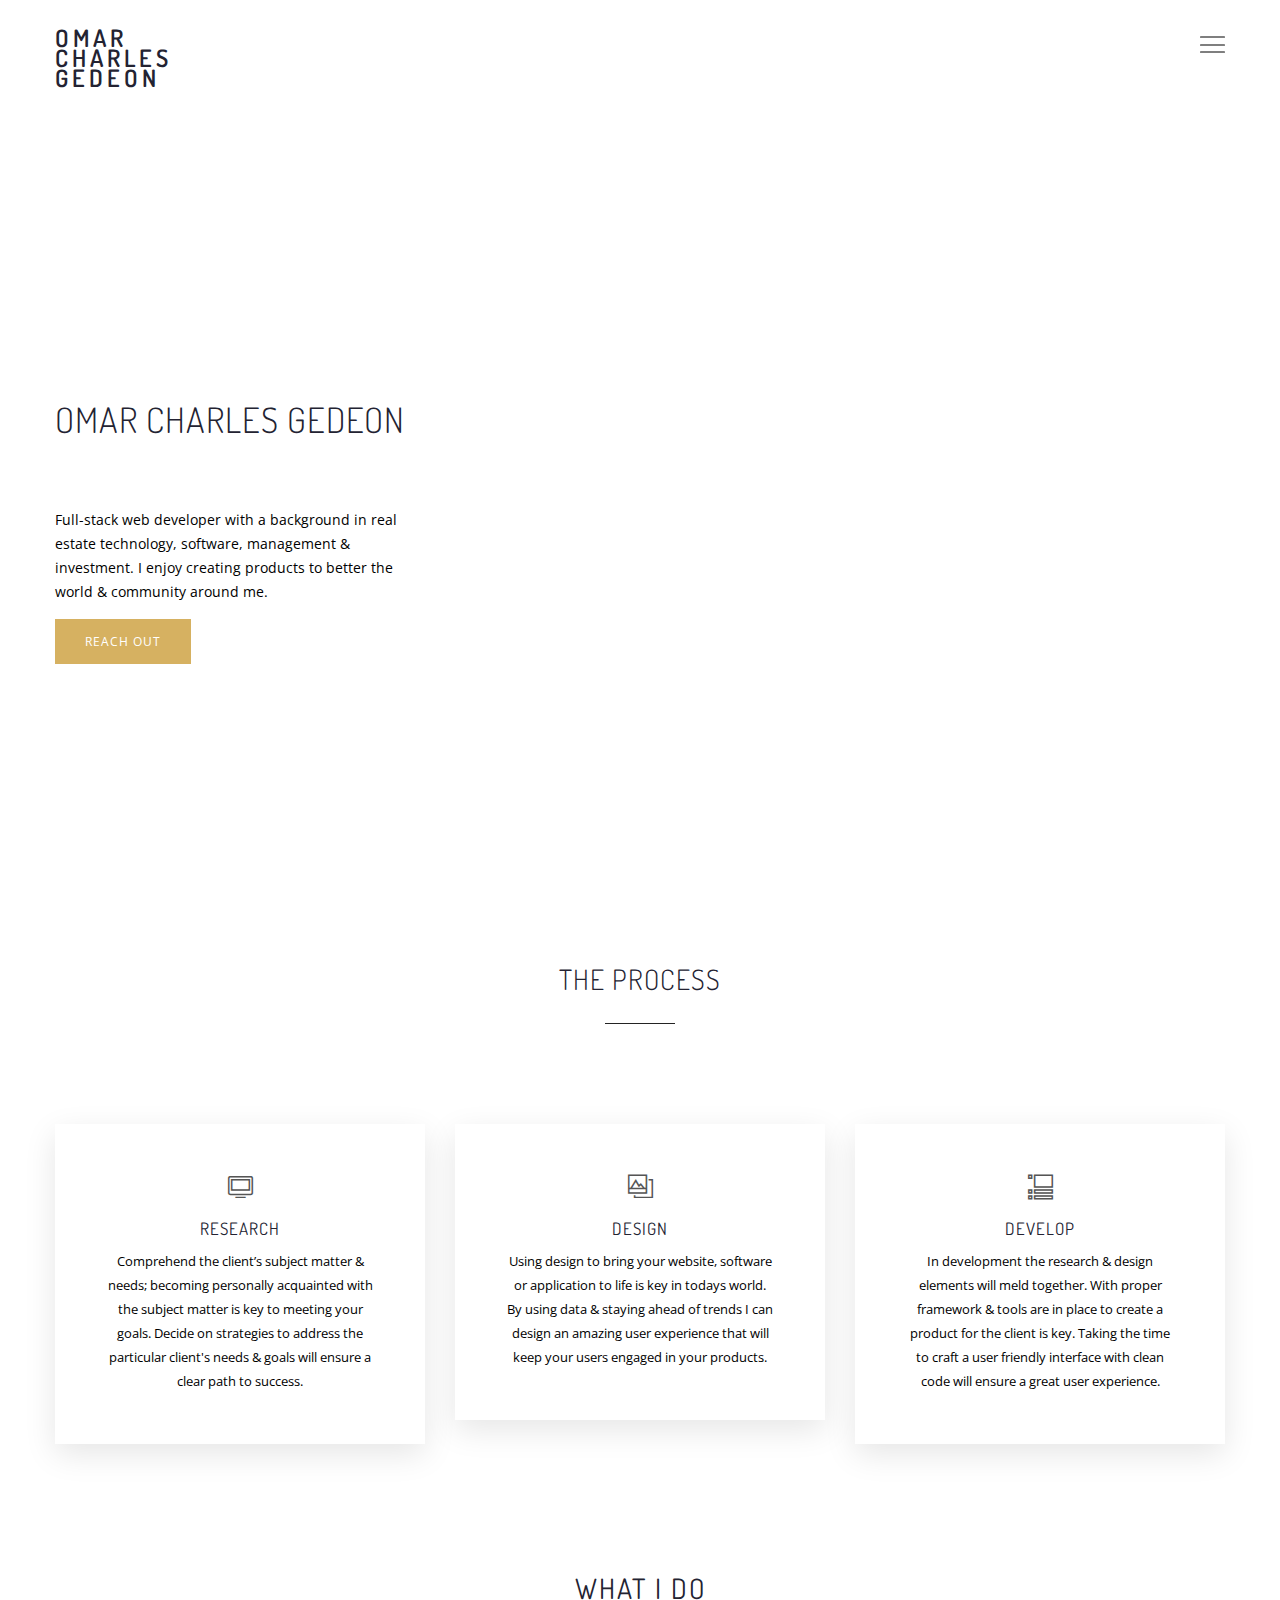
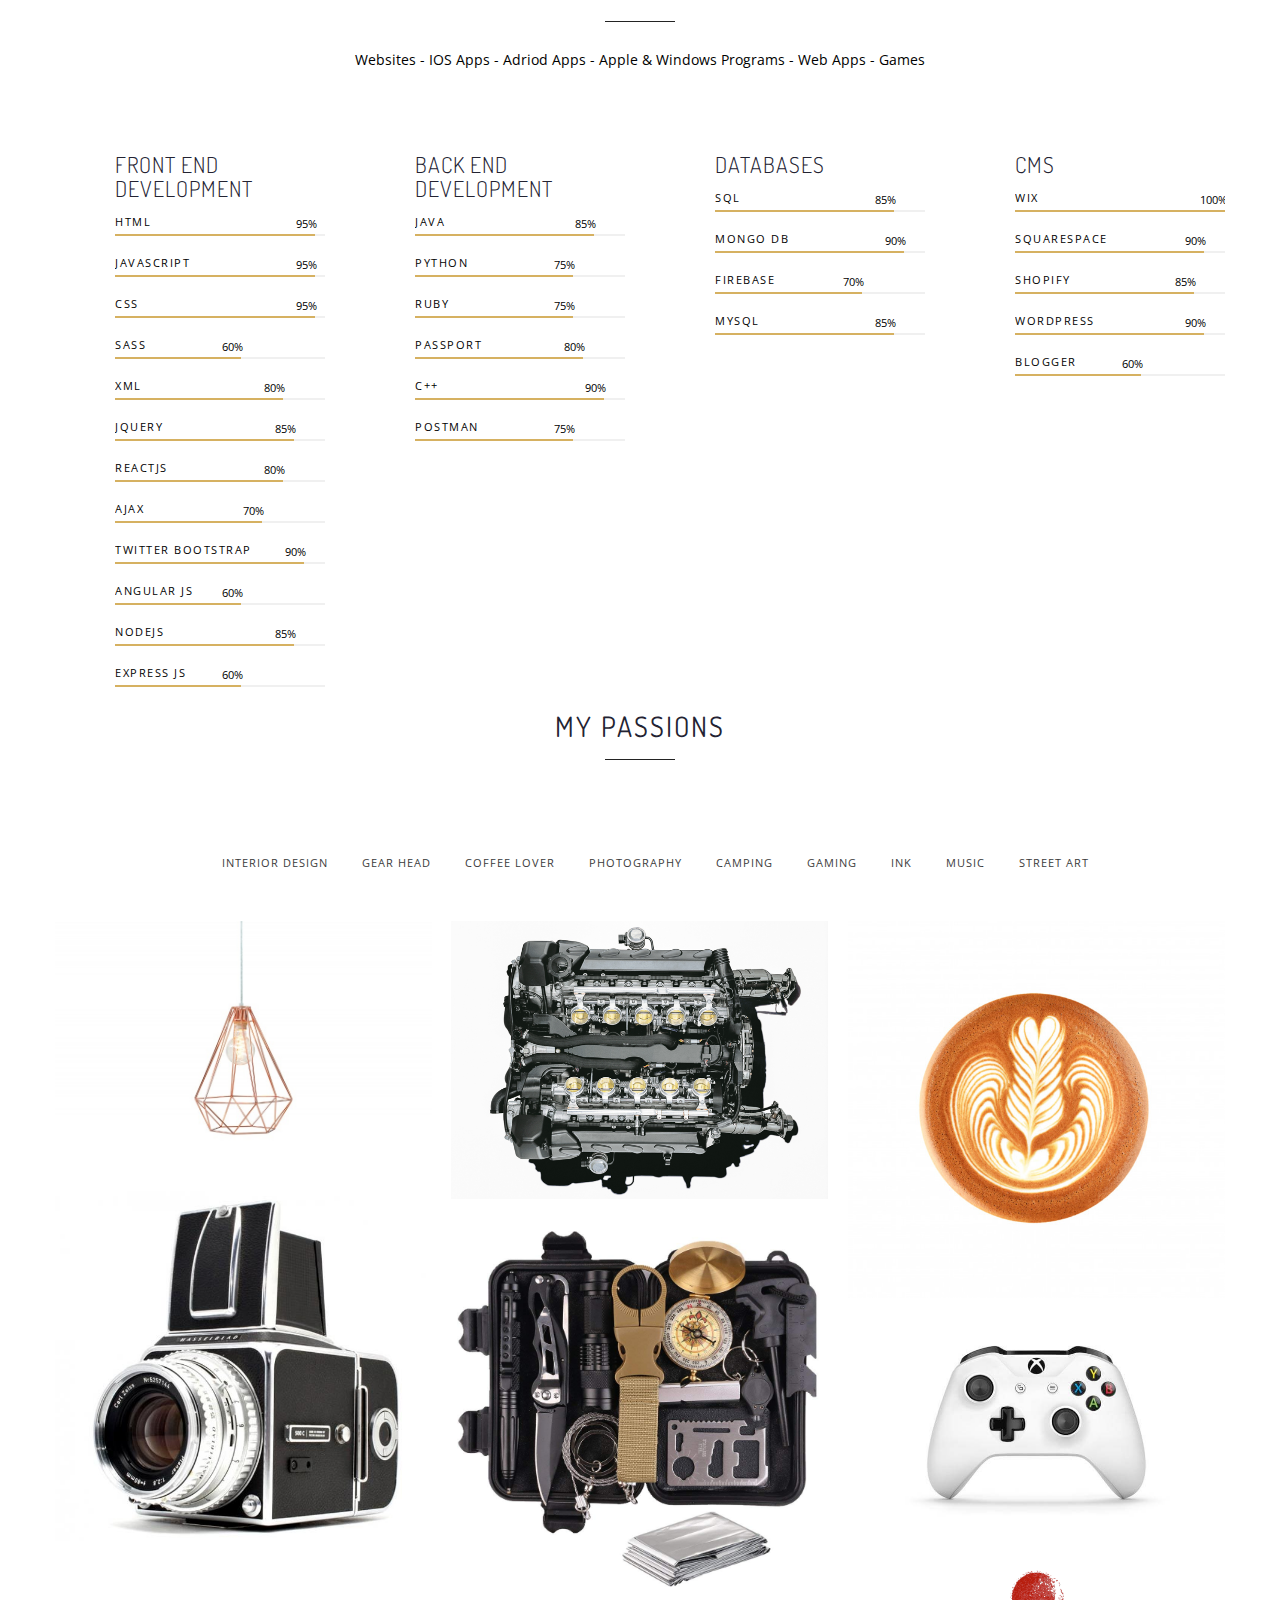
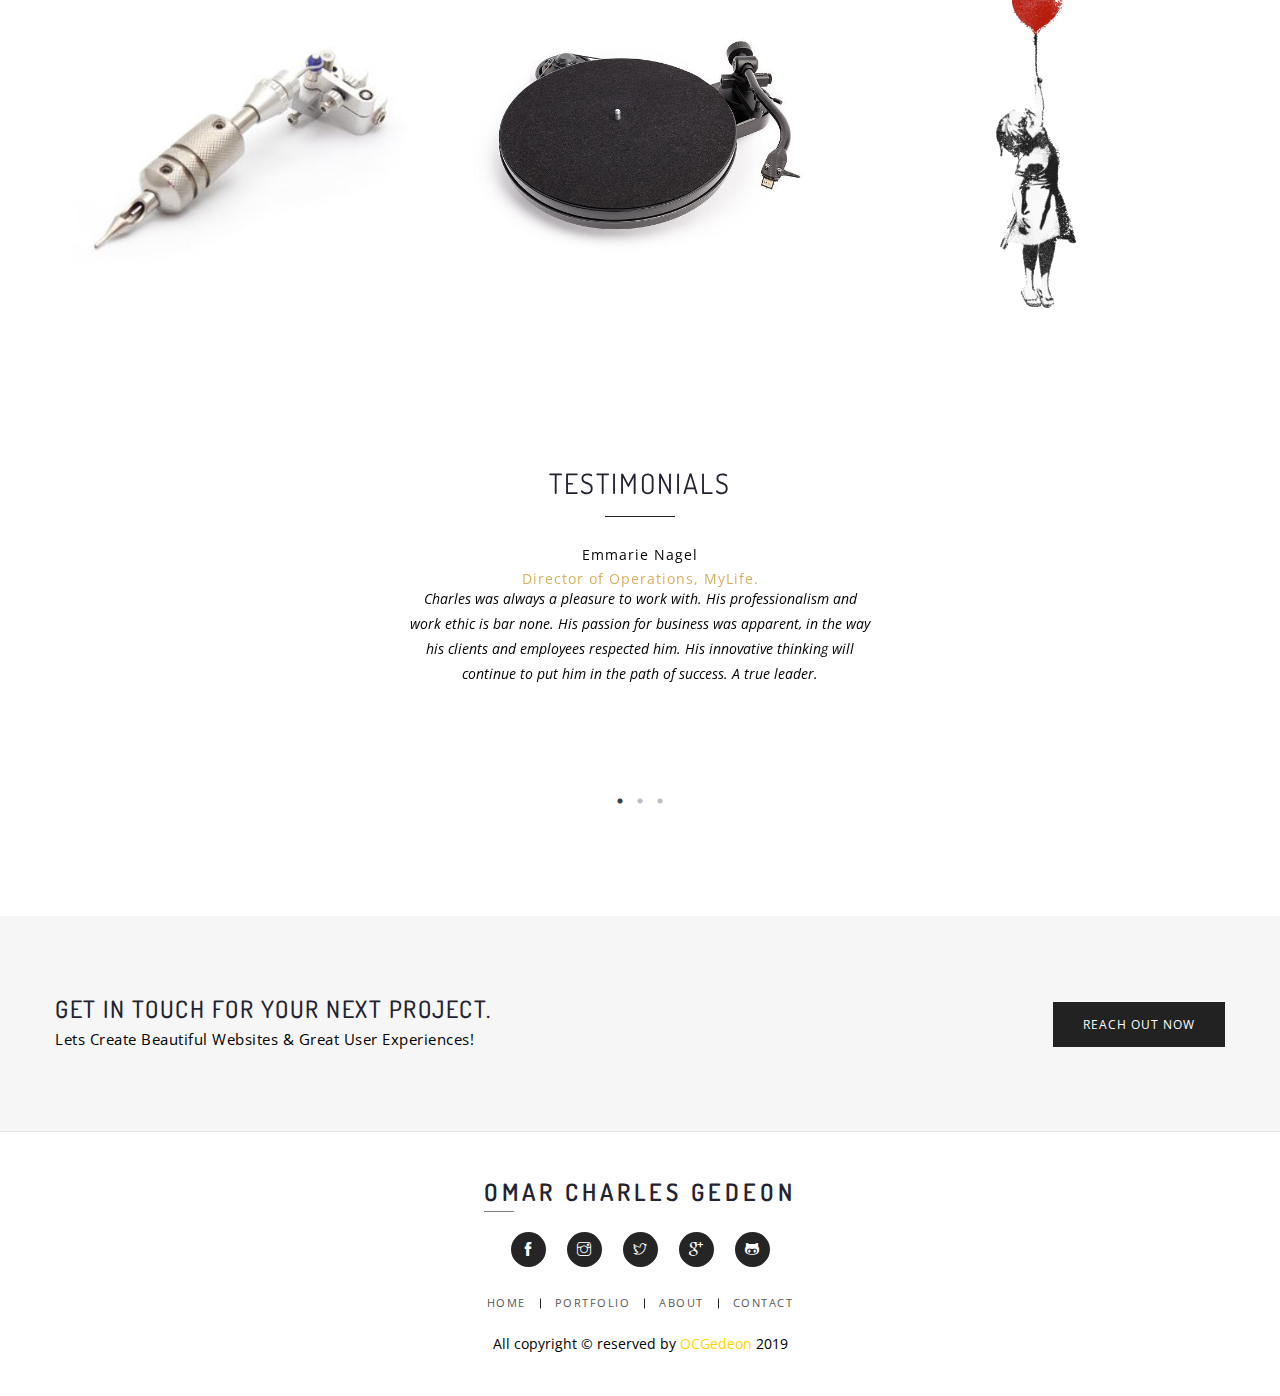
==== about-me.html @ 4aa1406a "updating content" ====
<!doctype html>
<html class="no-js" lang="zxx">

<head>
    <meta charset="utf-8">
    <meta name="viewport" content="width=device-width, initial-scale=1">
    <title>OCGedeon | About Me</title>
    <meta name="description" content="">
    <meta name="viewport" content="width=device-width, initial-scale=1">
    <link rel="apple-touch-icon" href="apple-touch-icon.png">
    <!-- Place favicon.ico in the root directory -->
    <link rel="icon" href="img/icons/favicon.png">
    <!-- All CSS Files -->
    <link rel="stylesheet" href="css/bootstrap.min.css">
    <link rel="stylesheet" href="css/themify-icons.css">
    <link rel="stylesheet" href="css/elements.css">
    <link rel="stylesheet" href="style.css">
    <link rel="stylesheet" href="css/responsive.css">
    <!-- User style -->
    <link rel="stylesheet" href="css/custom.css">
    <script src="js/vendor/modernizr-2.8.3.min.js"></script>
</head>

<body>
    <!--[if lt IE 8]>
            <p class="browserupgrade">You are using an <strong>outdated</strong> browser. Please <a href="http://browsehappy.com/">upgrade your browser</a> to improve your experience.</p>
        <![endif]-->
    <!-- Start main wrapper -->
    <div class="wrapper">
        <!-- Header area start -->
        <header class="header-area header-style-one">
            <div class="header-middle-area">
                <div class="container">
                    <div class="row">
                        <div class="col-md-2  col-sm-2 col-xs-6">
                            <div class="logo">
                                <h3><a href="index.html">Omar Charles Gedeon</a></h3>
                            </div>
                        </div>
                        <div class="col-md-10 col-sm-10 hidden-xs hidden-sm">
                            <div class="menu-area clearfix">
                                <button class="hamburger hamburger--collapse" type="button">
                                    <span class="hamburger-box">
                                        <span class="hamburger-inner"></span>
                                    </span>
                                </button>
                                <nav class="menu-style-two">
                                    <ul class="main-menu clearfix">
                                        <li><a href="index.html">Home</a>

                                        </li>
                                        <li><a href="portfolio.html">Portfolio<span></a>

                                        </li>
                                        <li><a href="about-me.html">About</a></li>
                                        <li><a href="contact.html">Contact</a></li>


                                    </ul>
                                </nav>
                            </div>
                        </div>
                        <div class="clearfix"></div>
                        <!-- START OF MOBILE MENU AREA -->
                        <div class="mobile-menu-area clearfix hidden-md hidden-lg">
                            <nav class="mobile-menu">
                                <ul>
                                    <li><a href="index.html">Home</a>

                                    </li>
                                    <li><a href="portfolio.html">Portfolio<span></a>

                                    </li>
                                    <li><a href="about-me.html">About</a></li>
                                    <li><a href="contact.html">Contact</a></li>
                                </ul>
                            </nav>
                        </div>
                        <!-- END OF MOBILE MENU AREA -->
                    </div>
                </div>
            </div>
        </header>
        <div class="intelligent-header-space"></div>
        <!-- Header area End -->
        <!-- Main content start -->
        <div class="content">
            <!-- Text row start -->
            <div class="erika-standard-row white-bg about-me-row">
                <div class="container">
                    <div class="row">
                        <div class="col-md-4">
                            
                            
                            <div class="about-text-content">
                                <h2>Omar Charles Gedeon</h2>
                                <p>full stack developer</p>
                            </div>
                            <p>Full-stack web developer with a background in real estate technology, software,
                                    management & investment. I enjoy creating products to better the world & community
                                    around me.</p>
                                    <a href="contact.html" class="button active-btn">Reach Out</a>
                        </div>
                    </div>
                </div>

            </div>
            <!-- Text row end -->
            <!-- Service Section Start -->
            <div class="erika-standard-row service-area service-style-2 white-bg">
                <div class="container">
                    <div class="row">
                        <div class="col-xs-12">
                            <div class="area-heading area-heading-style-two text-center">
                                <h3>The Process</h3>
                                <h2 class="area-title"></h2>

                            </div>
                        </div>
                    </div>
                    <div class="row">

                        <div class="col-md-4 col-sm-6">
                            <div class="single-service">
                                <div class="service-header">
                                    <i class="ti-desktop"></i>
                                    <h3>Research</h3>
                                </div>
                                <p>Comprehend the client’s subject matter & needs; becoming personally acquainted with
                                    the subject matter is key to meeting your goals. Decide on strategies to address
                                    the particular client's needs & goals will ensure a clear path to success.
                                </p>
                            </div>
                        </div>
                        <div class="col-md-4 col-sm-6">
                            <div class="single-service">
                                <div class="service-header">
                                    <i class="ti-gallery"></i>
                                    <h3>Design</h3>
                                </div>
                                <p>Using design to bring your website, software or application to life is key in todays
                                    world. By using data & staying ahead of trends I can design an amazing user
                                    experience that will keep your users engaged in your products. </p>
                            </div>
                        </div>
                        <div class="col-md-4 col-sm-6">
                            <div class="single-service">
                                <div class="service-header">
                                    <i class="ti-layout-accordion-list"></i>
                                    <h3>Develop</h3>
                                </div>
                                <p>In development the research & design elements will meld together. With proper
                                    framework & tools are in place to create a product for the client is key. Taking
                                    the time to craft a user friendly interface with clean code will ensure a great
                                    user experience.</p>
                            </div>
                        </div>
                    </div>
                </div>

            </div>
            <!-- Service Section End -->


            <!-- Skill area -->
            <!-- Front End -->
            <div class="row">
                <div class="col-xs-12">
                    <div class="area-heading area-heading-style-two text-center">
                        <h2 class="area-title">What I do</h2>
                        <p>Websites - IOS Apps - Adriod Apps - Apple & Windows Programs - Web Apps - Games</p>
                    </div>
                </div>
            </div>
            <div class="skill-row white-bg">
                <div class="container">
                    <div class="row">
                        <!-- <div class="col-md-5 hidden-sm">
                            <div class="block-image">
                                <img src="img/bg/6.jpg" alt="">
                            </div>
                        </div> -->
                        <div class="col-md-3">
                            <div class="skill-content">
                                <div class="skill-content-5">
                                    <div class="area-heading title-bottom-line-one">

                                        <h4>Front End Development</h4>
                                    </div>
                                    <div class="progress-bar-area">
                                        <div class="single-experience">
                                            <p>HTML</p>
                                            <div class="progress">
                                                <div class="progress-bar" role="progressbar" aria-valuenow="90"
                                                    aria-valuemin="0" aria-valuemax="100" style="width: 95%">
                                                    <span>95%</span>
                                                </div>
                                            </div>
                                        </div>
                                        <div class="single-experience">
                                            <p>Javascript</p>
                                            <div class="progress">
                                                <div class="progress-bar" role="progressbar" aria-valuenow="80"
                                                    aria-valuemin="0" aria-valuemax="100" style="width: 95%">
                                                    <span>95%</span>
                                                </div>
                                            </div>
                                        </div>
                                        <div class="single-experience">
                                            <p>CSS</p>
                                            <div class="progress">
                                                <div class="progress-bar" role="progressbar" aria-valuenow="85"
                                                    aria-valuemin="0" aria-valuemax="100" style="width: 95%">
                                                    <span>95%</span>
                                                </div>
                                            </div>
                                        </div>
                                        <div class="single-experience">
                                            <p>Sass</p>
                                            <div class="progress">
                                                <div class="progress-bar" role="progressbar" aria-valuenow="85"
                                                    aria-valuemin="0" aria-valuemax="100" style="width: 60%">
                                                    <span>60%</span>
                                                </div>
                                            </div>
                                        </div>
                                        <div class="single-experience">
                                            <p>XML</p>
                                            <div class="progress">
                                                <div class="progress-bar" role="progressbar" aria-valuenow="92"
                                                    aria-valuemin="0" aria-valuemax="100" style="width: 80%">
                                                    <span>80%</span>
                                                </div>
                                            </div>
                                        </div>
                                        <div class="single-experience">
                                            <p>jQuery</p>
                                            <div class="progress">
                                                <div class="progress-bar" role="progressbar" aria-valuenow="90"
                                                    aria-valuemin="0" aria-valuemax="100" style="width: 85%">
                                                    <span>85%</span>
                                                </div>
                                            </div>
                                        </div>
                                        <div class="single-experience">
                                            <p>ReactJs</p>
                                            <div class="progress">
                                                <div class="progress-bar" role="progressbar" aria-valuenow="90"
                                                    aria-valuemin="0" aria-valuemax="100" style="width: 80%">
                                                    <span>80%</span>
                                                </div>
                                            </div>
                                        </div>
                                        <div class="single-experience">
                                            <p>Ajax</p>
                                            <div class="progress">
                                                <div class="progress-bar" role="progressbar" aria-valuenow="90"
                                                    aria-valuemin="0" aria-valuemax="100" style="width: 70%">
                                                    <span>70%</span>
                                                </div>
                                            </div>
                                        </div>
                                        <div class="single-experience">
                                            <p>Twitter Bootstrap</p>
                                            <div class="progress">
                                                <div class="progress-bar" role="progressbar" aria-valuenow="90"
                                                    aria-valuemin="0" aria-valuemax="100" style="width: 90%">
                                                    <span>90%</span>
                                                </div>
                                            </div>
                                        </div>
                                        <div class="single-experience">
                                            <p>Angular JS</p>
                                            <div class="progress">
                                                <div class="progress-bar" role="progressbar" aria-valuenow="90"
                                                    aria-valuemin="0" aria-valuemax="100" style="width: 60%">
                                                    <span>60%</span>
                                                </div>
                                            </div>
                                        </div>
                                        <div class="single-experience">
                                            <p>NodeJs</p>
                                            <div class="progress">
                                                <div class="progress-bar" role="progressbar" aria-valuenow="85"
                                                    aria-valuemin="0" aria-valuemax="100" style="width: 85%">
                                                    <span>85%</span>
                                                </div>
                                            </div>
                                        </div>
                                        <div class="single-experience">
                                            <p>Express Js</p>
                                            <div class="progress">
                                                <div class="progress-bar" role="progressbar" aria-valuenow="90"
                                                    aria-valuemin="0" aria-valuemax="100" style="width: 60%">
                                                    <span>60%</span>
                                                </div>
                                            </div>
                                        </div>
                                    </div>
                                </div>
                            </div>

                        </div>
                        <!-- Back End -->
                        <div class="col-md-3">
                            <div class="skill-content">
                                <div class="skill-content-5">
                                    <div class="area-heading title-bottom-line-one">
                                        <h4>Back End Development</h4>
                                    </div>
                                    <div class="progress-bar-area">
                                        <div class="single-experience">
                                            <p>Java</p>
                                            <div class="progress">
                                                <div class="progress-bar" role="progressbar" aria-valuenow="90"
                                                    aria-valuemin="0" aria-valuemax="100" style="width: 85%">
                                                    <span>85%</span>
                                                </div>
                                            </div>
                                        </div>
                                        <div class="single-experience">
                                            <p>Python</p>
                                            <div class="progress">
                                                <div class="progress-bar" role="progressbar" aria-valuenow="92"
                                                    aria-valuemin="0" aria-valuemax="100" style="width: 75%">
                                                    <span>75%</span>
                                                </div>
                                            </div>
                                        </div>
                                        <div class="single-experience">
                                            <p>Ruby</p>
                                            <div class="progress">
                                                <div class="progress-bar" role="progressbar" aria-valuenow="92"
                                                    aria-valuemin="0" aria-valuemax="100" style="width: 75%">
                                                    <span>75%</span>
                                                </div>
                                            </div>
                                        </div>
                                        <div class="single-experience">
                                            <p>Passport</p>
                                            <div class="progress">
                                                <div class="progress-bar" role="progressbar" aria-valuenow="90"
                                                    aria-valuemin="0" aria-valuemax="100" style="width: 80%">
                                                    <span>80%</span>
                                                </div>
                                            </div>
                                        </div>
                                        <div class="single-experience">
                                            <p>C++</p>
                                            <div class="progress">
                                                <div class="progress-bar" role="progressbar" aria-valuenow="90"
                                                    aria-valuemin="0" aria-valuemax="100" style="width: 90%">
                                                    <span>90%</span>
                                                </div>
                                            </div>
                                        </div>
                                        <div class="single-experience">
                                            <p>Postman</p>
                                            <div class="progress">
                                                <div class="progress-bar" role="progressbar" aria-valuenow="90"
                                                    aria-valuemin="0" aria-valuemax="100" style="width: 75%">
                                                    <span>75%</span>
                                                </div>
                                            </div>
                                        </div>

                                    </div>
                                </div>
                            </div>
                        </div>
                        <!-- DataBases -->
                        <div class="col-md-3">
                            <div class="skill-content">
                                <div class="skill-content-5">
                                    <div class="area-heading title-bottom-line-one">
                                        <h4>DataBases</h4>
                                    </div>
                                    <div class="single-experience">
                                        <p>SQL</p>
                                        <div class="progress">
                                            <div class="progress-bar" role="progressbar" aria-valuenow="92"
                                                aria-valuemin="0" aria-valuemax="100" style="width: 85%">
                                                <span>85%</span>
                                            </div>
                                        </div>
                                        <div class="single-experience">
                                            <p>Mongo DB</p>
                                            <div class="progress">
                                                <div class="progress-bar" role="progressbar" aria-valuenow="90"
                                                    aria-valuemin="0" aria-valuemax="100" style="width: 90%">
                                                    <span>90%</span>
                                                </div>
                                            </div>
                                        </div>
                                        <div class="single-experience">
                                            <p>Firebase</p>
                                            <div class="progress">
                                                <div class="progress-bar" role="progressbar" aria-valuenow="90"
                                                    aria-valuemin="0" aria-valuemax="100" style="width: 70%">
                                                    <span>70%</span>
                                                </div>
                                            </div>
                                        </div>
                                        <div class="single-experience">
                                            <p>MySQL</p>
                                            <div class="progress">
                                                <div class="progress-bar" role="progressbar" aria-valuenow="92"
                                                    aria-valuemin="0" aria-valuemax="100" style="width: 85%">
                                                    <span>85%</span>
                                                </div>
                                            </div>
                                        </div>
                                    </div>
                                </div>
                            </div>
                        </div>
                        <!-- Content Systems -->
                        <div class="col-md-3">
                            <div class="skill-content">
                                <div class="skill-content-5">
                                    <div class="area-heading title-bottom-line-one">
                                        <h4>CMS</h4>
                                    </div>
                                    <div class="progress-bar-area">
                                        <div class="single-experience">
                                            <p>Wix</p>
                                            <div class="progress">
                                                <div class="progress-bar" role="progressbar" aria-valuenow="90"
                                                    aria-valuemin="0" aria-valuemax="100" style="width: 100%">
                                                    <span>100%</span>
                                                </div>
                                            </div>
                                        </div>
                                        <div class="single-experience">
                                            <p>Squarespace</p>
                                            <div class="progress">
                                                <div class="progress-bar" role="progressbar" aria-valuenow="80"
                                                    aria-valuemin="0" aria-valuemax="100" style="width: 90%">
                                                    <span>90%</span>
                                                </div>
                                            </div>
                                        </div>
                                        <div class="single-experience">
                                            <p>Shopify</p>
                                            <div class="progress">
                                                <div class="progress-bar" role="progressbar" aria-valuenow="85"
                                                    aria-valuemin="0" aria-valuemax="100" style="width: 85%">
                                                    <span>85%</span>
                                                </div>
                                            </div>
                                        </div>
                                        <div class="single-experience">
                                            <p>WordPress</p>
                                            <div class="progress">
                                                <div class="progress-bar" role="progressbar" aria-valuenow="92"
                                                    aria-valuemin="0" aria-valuemax="100" style="width: 90%">
                                                    <span>90%</span>
                                                </div>
                                            </div>
                                        </div>
                                        <div class="single-experience">
                                            <p>Blogger</p>
                                            <div class="progress">
                                                <div class="progress-bar" role="progressbar" aria-valuenow="90"
                                                    aria-valuemin="0" aria-valuemax="100" style="width: 60%">
                                                    <span>60%</span>
                                                </div>
                                            </div>
                                        </div>
                                    </div>
                                </div>
                            </div>
                        </div>
                    </div>
                </div>
            </div>
        </div>
        <div class="row">
            <div class="col-xs-12">
                <div class="area-heading area-heading-style-two text-center">
                    <h2 class="area-title">My Passions</h2>
                    <!-- <p>Interior Design - Gear Head - Lover Of Coffee - Photography - Gaming - Camping</p> -->
                </div>
            </div>
            <div class="container">
                <div class="portfolio-content">
                    <div class="portfolio-filter-wrap text-center">
                        <ul class="portfolio-filter hover-style-one">
                            <li class="active"><a href="#" data-filter="*"></a></li>
                            <li><a href="#" data-filter="*">Interior Design</a></li>
                            <li><a href="#" data-filter="*">Gear Head</a></li>
                            <li><a href="#" data-filter="*">Coffee Lover</a></li>
                            <li><a href="#" data-filter="*">Photography</a></li>
                            <li><a href="#" data-filter="*">Camping</a></li>
                            <li><a href="#" data-filter="*">Gaming</a></li>
                            <li><a href="#" data-filter="*">Ink</a></li>
                            <li><a href="#" data-filter="*">Music</a></li>
                            <li><a href="#" data-filter="*">Street Art</a></li>
                        </ul>
                    </div>
                    <div class="portfolio portfolio-gutter portfolio-container portfolio-masonry portfolio-column-count-3">
                        <div class="portfolio-item cat1">
                            <div class="portfolio-item-content">
                                <div class="item-thumbnail">
                                    <img src="img/interior.jpg" alt="">
                                </div>

                            </div>
                        </div>
                        <div class="portfolio-item cat2 ">
                            <div class="portfolio-item-content">
                                <div class="item-thumbnail">
                                    <img src="img/gearhead.jpg" alt="">
                                </div>

                            </div>
                        </div>

                        <div class="portfolio-item cat3">
                            <div class="portfolio-item-content">
                                <div class="item-thumbnail">
                                    <img src="img/coffee.jpg" alt="">
                                </div>

                            </div>
                        </div>
                        <div class="portfolio-item cat4">
                            <div class="portfolio-item-content">
                                <div class="item-thumbnail">
                                    <img src="img/camera.jpg" alt="">
                                </div>

                            </div>
                        </div>


                        <div class="portfolio-item cat6">
                            <div class="portfolio-item-content">
                                <div class="item-thumbnail">
                                    <img src="img/camping.jpg" alt="">
                                </div>

                            </div>
                        </div>
                        <div class="portfolio-item cat5">
                            <div class="portfolio-item-content">
                                <div class="item-thumbnail">
                                    <img src="img/gaming.jpg" alt="">
                                </div>

                            </div>
                        </div>
                        <div class="portfolio-item cat2 ">
                                <div class="portfolio-item-content">
                                    <div class="item-thumbnail">
                                        <img src="img/SArt.gif" alt="">
                                    </div>
    
                                </div>
                            </div>

                        <div class="portfolio-item cat2 ">
                            <div class="portfolio-item-content">
                                <div class="item-thumbnail">
                                    <img src="img/ink.jpg" alt="">
                                </div>

                            </div>
                        </div>
                       
                        <div class="portfolio-item cat6">
                            <div class="portfolio-item-content">
                                <div class="item-thumbnail">
                                    <img src="img/music.jpg" alt="">
                                </div>

                            </div>
                        </div>
                    </div>
                </div>
            </div>
        </div>
        <!-- Skill area end -->
        <!-- testimonial area start -->
        <div class="erika-standard-row testimonial bg-4 bg-opacity-white-90">
            <div class="container">
                <div class="row">
                    <div class="col-md-12">
                        <div class="testimonial-wrapper text-center testimonial-slider">
                            <!-- START SINGLE TESTIMONIAL -->

                            <div class="single-testimonial">
                                <blockquote>
                                    <div class="area-heading area-heading-style-two text-center">
                                        <h2 class="area-title">Testimonials</h2>
                                        <!-- <img src="img/test1.jpeg" alt="" class="client-image"> -->
                                        <p class="client-name">Emmarie Nagel <span class="position">Director
                                                of
                                                Operations, MyLife.</span></p>
                                        <p>Charles was always a pleasure to work with. His
                                            professionalism and work
                                            ethic is bar none. His passion for business was apparent,
                                            in the way
                                            his
                                            clients and employees respected him. His innovative
                                            thinking will
                                            continue
                                            to put him in the path of success. A true leader.</p>
                                </blockquote>
                            </div>
                            <!-- END SINGLE TESTIMONIAL -->
                            <!-- START SINGLE TESTIMONIAL -->
                            <div class="single-testimonial">
                                <blockquote>
                                    <!-- <img src="img/avatar/2.jpg" alt="" class="client-image"> -->
                                    <div class="area-heading area-heading-style-two text-center">
                                            <h2 class="area-title">Testimonials</h2>
                                    <p class="client-name">William Blakely <span class="position">Full Stack Developer,
                                            CallBox</span></p>
                                    <p>Charles & I collaborated on a text messaging application to integrate within our Callbox system. It was a pleasure to work with someone who has such strong work ethic and is dedicated to ensure goals & deadlines were met. His code was clean and his eye for design was spot on.
                                        </p>
                                </blockquote>
                            </div>
                            <!-- END SINGLE TESTIMONIAL -->
                            <!-- START SINGLE TESTIMONIAL -->
                            <div class="single-testimonial">
                                <blockquote>
                                    <!-- <img src="img/avatar/1.jpg" alt="" class="client-image"> -->
                                    <p class="client-name">Aisha Rasul <span class="position">Founder,
                                            Socistory.com.</span></p>
                                    <p>Charles delivers quality! He listens to your needs and offers boarder solutions and ideas. As a multi-business owner, he's experienced in thinking about product as well as from a customer perspective and he is keen on creating engaging designs.</p>
                                </blockquote>
                            </div>
                            <!-- END SINGLE TESTIMONIAL -->
                        </div>
                    </div>
                </div>
            </div>
        </div>
        <!-- testimonial area end -->
        <!-- erika call to action area start -->
        <div class="erika-standard-row call-to-action-area gray-bg">
            <div class="container">
                <div class="row">
                    <div class="col-md-9 col-sm-8">
                        <div class="call-to-text">
                            <h4>Get in touch for your next project.</h4>
                            <p>Lets Create Beautiful Websites & Great User Experiences!</p>
                        </div>
                    </div>
                    <div class="col-md-3 col-sm-4">
                        <div class="coll-to-btn">
                            <a class="button" href="contact.html">Reach Out Now</a>
                        </div>
                    </div>
                </div>
            </div>
        </div>
        <!-- erika call to action area End -->

        <!-- Brand Logo area start -->
        <!-- <div class="white-bg clients-log gray-bg">
                                <div class="container">
                                    <div class="row">
                                        <div class="col-md-12">
                                            <div class="client-logo-wrapper">
                                                <div class="single-brand-logo">
                                                    <img src="img/brand/1.png" alt="">
                                                </div>
                                                <div class="single-brand-logo">
                                                    <img src="img/brand/2.png" alt="">
                                                </div>
                                                <div class="single-brand-logo">
                                                    <img src="img/brand/5.png" alt="">
                                                </div>
                                                <div class="single-brand-logo">
                                                    <img src="img/brand/3.png" alt="">
                                                </div>
                                                <div class="single-brand-logo">
                                                    <img src="img/brand/4.png" alt="">
                                                </div>
                                                <div class="single-brand-logo">
                                                    <img src="img/brand/5.png" alt="">
                                                </div>
                                                <div class="single-brand-logo">
                                                    <img src="img/brand/6.png" alt="">
                                                </div>
                                            </div>
                                        </div>
                                    </div>
                                </div>
                            </div>
                        </div> -->
        <!-- Brand Logo area end -->
    </div>
    <!-- Main content end -->
    <!-- Footer area start -->
    <footer class="footer-area text-center">
        <div class="container">
            <div class="row">
                <div class="col-md-12">
                    <div class="footer-fun-text">
                        <h3 class="footer-logo"><a href="index.html">Omar Charles Gedeon</a></h3>
                    </div>
                    <div class="social-bookmark-wrapper">
                        <ul class="social-bookmark">
                            <li><a href="https://www.facebook.com/profile.php?id=614731258&ref=bookmarks"><i class="ti-facebook"></i></a></li>
                            <li><a href="https://www.instagram.com/omarkhalilgedeon/"><i class="ti-instagram"></i></a></li>
                            <li><a href="https://twitter.com/homehomehomeboy"><i class="ti-twitter"></i></a></li>
                            <li><a href="https://plus.google.com/u/0/102802198310552209927?tab=mX"><i class="ti-google"></i></a></li>
                            <li><a href="https://github.com/OCGedeon"><i class="ti-github"></i></a></li>
                        </ul>
                    </div>
                    <div class="footer-menu">
                        <ul class="footer-menu">
                            <li><a href="index.html">Home</a></li>
                            <li><a href="portfolio.html">Portfolio</a></li>
                            <li><a href="about-me.html">About</a></li>
                            <li><a href="contact.html">Contact</a></li>
                        </ul>
                    </div>
                    <div class="copy-right-info">
                        <p>All copyright &copy; reserved by <a href="#" target="_blank">OCGedeon</a>
                            2019</p>
                    </div>
                </div>
            </div>
        </div>
    </footer>
    <!-- Footer area end -->
    <!-- Footer area end -->
    </div>
    <!-- End main wrapper -->
    <!-- All JS Files -->
    <script src="js/vendor/jquery-1.12.4.min.js"></script>
    <script src="js/vendor/bootstrap.min.js"></script>
    <script src="js/plugins.js"></script>
    <script src="js/jquery.isotope.js"></script>
    <script src="js/main.js"></script>
</body>

</html>
---- css/themify-icons.css ----
@font-face {
	font-family: 'themify';
	src:url('../fonts/themify.eot?-fvbane');
	src:url('../fonts/themify.eot?#iefix-fvbane') format('embedded-opentype'),
		url('../fonts/themify.woff?-fvbane') format('woff'),
		url('../fonts/themify.ttf?-fvbane') format('truetype'),
		url('../fonts/themify.svg?-fvbane#themify') format('svg');
	font-weight: normal;
	font-style: normal;
}

[class^="ti-"], [class*=" ti-"] {
	font-family: 'themify';
	speak: none;
	font-style: normal;
	font-weight: normal;
	font-variant: normal;
	text-transform: none;
	line-height: 1;

	/* Better Font Rendering =========== */
	-webkit-font-smoothing: antialiased;
	-moz-osx-font-smoothing: grayscale;
}

.ti-wand:before {
	content: "\e600";
}
.ti-volume:before {
	content: "\e601";
}
.ti-user:before {
	content: "\e602";
}
.ti-unlock:before {
	content: "\e603";
}
.ti-unlink:before {
	content: "\e604";
}
.ti-trash:before {
	content: "\e605";
}
.ti-thought:before {
	content: "\e606";
}
.ti-target:before {
	content: "\e607";
}
.ti-tag:before {
	content: "\e608";
}
.ti-tablet:before {
	content: "\e609";
}
.ti-star:before {
	content: "\e60a";
}
.ti-spray:before {
	content: "\e60b";
}
.ti-signal:before {
	content: "\e60c";
}
.ti-shopping-cart:before {
	content: "\e60d";
}
.ti-shopping-cart-full:before {
	content: "\e60e";
}
.ti-settings:before {
	content: "\e60f";
}
.ti-search:before {
	content: "\e610";
}
.ti-zoom-in:before {
	content: "\e611";
}
.ti-zoom-out:before {
	content: "\e612";
}
.ti-cut:before {
	content: "\e613";
}
.ti-ruler:before {
	content: "\e614";
}
.ti-ruler-pencil:before {
	content: "\e615";
}
.ti-ruler-alt:before {
	content: "\e616";
}
.ti-bookmark:before {
	content: "\e617";
}
.ti-bookmark-alt:before {
	content: "\e618";
}
.ti-reload:before {
	content: "\e619";
}
.ti-plus:before {
	content: "\e61a";
}
.ti-pin:before {
	content: "\e61b";
}
.ti-pencil:before {
	content: "\e61c";
}
.ti-pencil-alt:before {
	content: "\e61d";
}
.ti-paint-roller:before {
	content: "\e61e";
}
.ti-paint-bucket:before {
	content: "\e61f";
}
.ti-na:before {
	content: "\e620";
}
.ti-mobile:before {
	content: "\e621";
}
.ti-minus:before {
	content: "\e622";
}
.ti-medall:before {
	content: "\e623";
}
.ti-medall-alt:before {
	content: "\e624";
}
.ti-marker:before {
	content: "\e625";
}
.ti-marker-alt:before {
	content: "\e626";
}
.ti-arrow-up:before {
	content: "\e627";
}
.ti-arrow-right:before {
	content: "\e628";
}
.ti-arrow-left:before {
	content: "\e629";
}
.ti-arrow-down:before {
	content: "\e62a";
}
.ti-lock:before {
	content: "\e62b";
}
.ti-location-arrow:before {
	content: "\e62c";
}
.ti-link:before {
	content: "\e62d";
}
.ti-layout:before {
	content: "\e62e";
}
.ti-layers:before {
	content: "\e62f";
}
.ti-layers-alt:before {
	content: "\e630";
}
.ti-key:before {
	content: "\e631";
}
.ti-import:before {
	content: "\e632";
}
.ti-image:before {
	content: "\e633";
}
.ti-heart:before {
	content: "\e634";
}
.ti-heart-broken:before {
	content: "\e635";
}
.ti-hand-stop:before {
	content: "\e636";
}
.ti-hand-open:before {
	content: "\e637";
}
.ti-hand-drag:before {
	content: "\e638";
}
.ti-folder:before {
	content: "\e639";
}
.ti-flag:before {
	content: "\e63a";
}
.ti-flag-alt:before {
	content: "\e63b";
}
.ti-flag-alt-2:before {
	content: "\e63c";
}
.ti-eye:before {
	content: "\e63d";
}
.ti-export:before {
	content: "\e63e";
}
.ti-exchange-vertical:before {
	content: "\e63f";
}
.ti-desktop:before {
	content: "\e640";
}
.ti-cup:before {
	content: "\e641";
}
.ti-crown:before {
	content: "\e642";
}
.ti-comments:before {
	content: "\e643";
}
.ti-comment:before {
	content: "\e644";
}
.ti-comment-alt:before {
	content: "\e645";
}
.ti-close:before {
	content: "\e646";
}
.ti-clip:before {
	content: "\e647";
}
.ti-angle-up:before {
	content: "\e648";
}
.ti-angle-right:before {
	content: "\e649";
}
.ti-angle-left:before {
	content: "\e64a";
}
.ti-angle-down:before {
	content: "\e64b";
}
.ti-check:before {
	content: "\e64c";
}
.ti-check-box:before {
	content: "\e64d";
}
.ti-camera:before {
	content: "\e64e";
}
.ti-announcement:before {
	content: "\e64f";
}
.ti-brush:before {
	content: "\e650";
}
.ti-briefcase:before {
	content: "\e651";
}
.ti-bolt:before {
	content: "\e652";
}
.ti-bolt-alt:before {
	content: "\e653";
}
.ti-blackboard:before {
	content: "\e654";
}
.ti-bag:before {
	content: "\e655";
}
.ti-move:before {
	content: "\e656";
}
.ti-arrows-vertical:before {
	content: "\e657";
}
.ti-arrows-horizontal:before {
	content: "\e658";
}
.ti-fullscreen:before {
	content: "\e659";
}
.ti-arrow-top-right:before {
	content: "\e65a";
}
.ti-arrow-top-left:before {
	content: "\e65b";
}
.ti-arrow-circle-up:before {
	content: "\e65c";
}
.ti-arrow-circle-right:before {
	content: "\e65d";
}
.ti-arrow-circle-left:before {
	content: "\e65e";
}
.ti-arrow-circle-down:before {
	content: "\e65f";
}
.ti-angle-double-up:before {
	content: "\e660";
}
.ti-angle-double-right:before {
	content: "\e661";
}
.ti-angle-double-left:before {
	content: "\e662";
}
.ti-angle-double-down:before {
	content: "\e663";
}
.ti-zip:before {
	content: "\e664";
}
.ti-world:before {
	content: "\e665";
}
.ti-wheelchair:before {
	content: "\e666";
}
.ti-view-list:before {
	content: "\e667";
}
.ti-view-list-alt:before {
	content: "\e668";
}
.ti-view-grid:before {
	content: "\e669";
}
.ti-uppercase:before {
	content: "\e66a";
}
.ti-upload:before {
	content: "\e66b";
}
.ti-underline:before {
	content: "\e66c";
}
.ti-truck:before {
	content: "\e66d";
}
.ti-timer:before {
	content: "\e66e";
}
.ti-ticket:before {
	content: "\e66f";
}
.ti-thumb-up:before {
	content: "\e670";
}
.ti-thumb-down:before {
	content: "\e671";
}
.ti-text:before {
	content: "\e672";
}
.ti-stats-up:before {
	content: "\e673";
}
.ti-stats-down:before {
	content: "\e674";
}
.ti-split-v:before {
	content: "\e675";
}
.ti-split-h:before {
	content: "\e676";
}
.ti-smallcap:before {
	content: "\e677";
}
.ti-shine:before {
	content: "\e678";
}
.ti-shift-right:before {
	content: "\e679";
}
.ti-shift-left:before {
	content: "\e67a";
}
.ti-shield:before {
	content: "\e67b";
}
.ti-notepad:before {
	content: "\e67c";
}
.ti-server:before {
	content: "\e67d";
}
.ti-quote-right:before {
	content: "\e67e";
}
.ti-quote-left:before {
	content: "\e67f";
}
.ti-pulse:before {
	content: "\e680";
}
.ti-printer:before {
	content: "\e681";
}
.ti-power-off:before {
	content: "\e682";
}
.ti-plug:before {
	content: "\e683";
}
.ti-pie-chart:before {
	content: "\e684";
}
.ti-paragraph:before {
	content: "\e685";
}
.ti-panel:before {
	content: "\e686";
}
.ti-package:before {
	content: "\e687";
}
.ti-music:before {
	content: "\e688";
}
.ti-music-alt:before {
	content: "\e689";
}
.ti-mouse:before {
	content: "\e68a";
}
.ti-mouse-alt:before {
	content: "\e68b";
}
.ti-money:before {
	content: "\e68c";
}
.ti-microphone:before {
	content: "\e68d";
}
.ti-menu:before {
	content: "\e68e";
}
.ti-menu-alt:before {
	content: "\e68f";
}
.ti-map:before {
	content: "\e690";
}
.ti-map-alt:before {
	content: "\e691";
}
.ti-loop:before {
	content: "\e692";
}
.ti-location-pin:before {
	content: "\e693";
}
.ti-list:before {
	content: "\e694";
}
.ti-light-bulb:before {
	content: "\e695";
}
.ti-Italic:before {
	content: "\e696";
}
.ti-info:before {
	content: "\e697";
}
.ti-infinite:before {
	content: "\e698";
}
.ti-id-badge:before {
	content: "\e699";
}
.ti-hummer:before {
	content: "\e69a";
}
.ti-home:before {
	content: "\e69b";
}
.ti-help:before {
	content: "\e69c";
}
.ti-headphone:before {
	content: "\e69d";
}
.ti-harddrives:before {
	content: "\e69e";
}
.ti-harddrive:before {
	content: "\e69f";
}
.ti-gift:before {
	content: "\e6a0";
}
.ti-game:before {
	content: "\e6a1";
}
.ti-filter:before {
	content: "\e6a2";
}
.ti-files:before {
	content: "\e6a3";
}
.ti-file:before {
	content: "\e6a4";
}
.ti-eraser:before {
	content: "\e6a5";
}
.ti-envelope:before {
	content: "\e6a6";
}
.ti-download:before {
	content: "\e6a7";
}
.ti-direction:before {
	content: "\e6a8";
}
.ti-direction-alt:before {
	content: "\e6a9";
}
.ti-dashboard:before {
	content: "\e6aa";
}
.ti-control-stop:before {
	content: "\e6ab";
}
.ti-control-shuffle:before {
	content: "\e6ac";
}
.ti-control-play:before {
	content: "\e6ad";
}
.ti-control-pause:before {
	content: "\e6ae";
}
.ti-control-forward:before {
	content: "\e6af";
}
.ti-control-backward:before {
	content: "\e6b0";
}
.ti-cloud:before {
	content: "\e6b1";
}
.ti-cloud-up:before {
	content: "\e6b2";
}
.ti-cloud-down:before {
	content: "\e6b3";
}
.ti-clipboard:before {
	content: "\e6b4";
}
.ti-car:before {
	content: "\e6b5";
}
.ti-calendar:before {
	content: "\e6b6";
}
.ti-book:before {
	content: "\e6b7";
}
.ti-bell:before {
	content: "\e6b8";
}
.ti-basketball:before {
	content: "\e6b9";
}
.ti-bar-chart:before {
	content: "\e6ba";
}
.ti-bar-chart-alt:before {
	content: "\e6bb";
}
.ti-back-right:before {
	content: "\e6bc";
}
.ti-back-left:before {
	content: "\e6bd";
}
.ti-arrows-corner:before {
	content: "\e6be";
}
.ti-archive:before {
	content: "\e6bf";
}
.ti-anchor:before {
	content: "\e6c0";
}
.ti-align-right:before {
	content: "\e6c1";
}
.ti-align-left:before {
	content: "\e6c2";
}
.ti-align-justify:before {
	content: "\e6c3";
}
.ti-align-center:before {
	content: "\e6c4";
}
.ti-alert:before {
	content: "\e6c5";
}
.ti-alarm-clock:before {
	content: "\e6c6";
}
.ti-agenda:before {
	content: "\e6c7";
}
.ti-write:before {
	content: "\e6c8";
}
.ti-window:before {
	content: "\e6c9";
}
.ti-widgetized:before {
	content: "\e6ca";
}
.ti-widget:before {
	content: "\e6cb";
}
.ti-widget-alt:before {
	content: "\e6cc";
}
.ti-wallet:before {
	content: "\e6cd";
}
.ti-video-clapper:before {
	content: "\e6ce";
}
.ti-video-camera:before {
	content: "\e6cf";
}
.ti-vector:before {
	content: "\e6d0";
}
.ti-themify-logo:before {
	content: "\e6d1";
}
.ti-themify-favicon:before {
	content: "\e6d2";
}
.ti-themify-favicon-alt:before {
	content: "\e6d3";
}
.ti-support:before {
	content: "\e6d4";
}
.ti-stamp:before {
	content: "\e6d5";
}
.ti-split-v-alt:before {
	content: "\e6d6";
}
.ti-slice:before {
	content: "\e6d7";
}
.ti-shortcode:before {
	content: "\e6d8";
}
.ti-shift-right-alt:before {
	content: "\e6d9";
}
.ti-shift-left-alt:before {
	content: "\e6da";
}
.ti-ruler-alt-2:before {
	content: "\e6db";
}
.ti-receipt:before {
	content: "\e6dc";
}
.ti-pin2:before {
	content: "\e6dd";
}
.ti-pin-alt:before {
	content: "\e6de";
}
.ti-pencil-alt2:before {
	content: "\e6df";
}
.ti-palette:before {
	content: "\e6e0";
}
.ti-more:before {
	content: "\e6e1";
}
.ti-more-alt:before {
	content: "\e6e2";
}
.ti-microphone-alt:before {
	content: "\e6e3";
}
.ti-magnet:before {
	content: "\e6e4";
}
.ti-line-double:before {
	content: "\e6e5";
}
.ti-line-dotted:before {
	content: "\e6e6";
}
.ti-line-dashed:before {
	content: "\e6e7";
}
.ti-layout-width-full:before {
	content: "\e6e8";
}
.ti-layout-width-default:before {
	content: "\e6e9";
}
.ti-layout-width-default-alt:before {
	content: "\e6ea";
}
.ti-layout-tab:before {
	content: "\e6eb";
}
.ti-layout-tab-window:before {
	content: "\e6ec";
}
.ti-layout-tab-v:before {
	content: "\e6ed";
}
.ti-layout-tab-min:before {
	content: "\e6ee";
}
.ti-layout-slider:before {
	content: "\e6ef";
}
.ti-layout-slider-alt:before {
	content: "\e6f0";
}
.ti-layout-sidebar-right:before {
	content: "\e6f1";
}
.ti-layout-sidebar-none:before {
	content: "\e6f2";
}
.ti-layout-sidebar-left:before {
	content: "\e6f3";
}
.ti-layout-placeholder:before {
	content: "\e6f4";
}
.ti-layout-menu:before {
	content: "\e6f5";
}
.ti-layout-menu-v:before {
	content: "\e6f6";
}
.ti-layout-menu-separated:before {
	content: "\e6f7";
}
.ti-layout-menu-full:before {
	content: "\e6f8";
}
.ti-layout-media-right-alt:before {
	content: "\e6f9";
}
.ti-layout-media-right:before {
	content: "\e6fa";
}
.ti-layout-media-overlay:before {
	content: "\e6fb";
}
.ti-layout-media-overlay-alt:before {
	content: "\e6fc";
}
.ti-layout-media-overlay-alt-2:before {
	content: "\e6fd";
}
.ti-layout-media-left-alt:before {
	content: "\e6fe";
}
.ti-layout-media-left:before {
	content: "\e6ff";
}
.ti-layout-media-center-alt:before {
	content: "\e700";
}
.ti-layout-media-center:before {
	content: "\e701";
}
.ti-layout-list-thumb:before {
	content: "\e702";
}
.ti-layout-list-thumb-alt:before {
	content: "\e703";
}
.ti-layout-list-post:before {
	content: "\e704";
}
.ti-layout-list-large-image:before {
	content: "\e705";
}
.ti-layout-line-solid:before {
	content: "\e706";
}
.ti-layout-grid4:before {
	content: "\e707";
}
.ti-layout-grid3:before {
	content: "\e708";
}
.ti-layout-grid2:before {
	content: "\e709";
}
.ti-layout-grid2-thumb:before {
	content: "\e70a";
}
.ti-layout-cta-right:before {
	content: "\e70b";
}
.ti-layout-cta-left:before {
	content: "\e70c";
}
.ti-layout-cta-center:before {
	content: "\e70d";
}
.ti-layout-cta-btn-right:before {
	content: "\e70e";
}
.ti-layout-cta-btn-left:before {
	content: "\e70f";
}
.ti-layout-column4:before {
	content: "\e710";
}
.ti-layout-column3:before {
	content: "\e711";
}
.ti-layout-column2:before {
	content: "\e712";
}
.ti-layout-accordion-separated:before {
	content: "\e713";
}
.ti-layout-accordion-merged:before {
	content: "\e714";
}
.ti-layout-accordion-list:before {
	content: "\e715";
}
.ti-ink-pen:before {
	content: "\e716";
}
.ti-info-alt:before {
	content: "\e717";
}
.ti-help-alt:before {
	content: "\e718";
}
.ti-headphone-alt:before {
	content: "\e719";
}
.ti-hand-point-up:before {
	content: "\e71a";
}
.ti-hand-point-right:before {
	content: "\e71b";
}
.ti-hand-point-left:before {
	content: "\e71c";
}
.ti-hand-point-down:before {
	content: "\e71d";
}
.ti-gallery:before {
	content: "\e71e";
}
.ti-face-smile:before {
	content: "\e71f";
}
.ti-face-sad:before {
	content: "\e720";
}
.ti-credit-card:before {
	content: "\e721";
}
.ti-control-skip-forward:before {
	content: "\e722";
}
.ti-control-skip-backward:before {
	content: "\e723";
}
.ti-control-record:before {
	content: "\e724";
}
.ti-control-eject:before {
	content: "\e725";
}
.ti-comments-smiley:before {
	content: "\e726";
}
.ti-brush-alt:before {
	content: "\e727";
}
.ti-youtube:before {
	content: "\e728";
}
.ti-vimeo:before {
	content: "\e729";
}
.ti-twitter:before {
	content: "\e72a";
}
.ti-time:before {
	content: "\e72b";
}
.ti-tumblr:before {
	content: "\e72c";
}
.ti-skype:before {
	content: "\e72d";
}
.ti-share:before {
	content: "\e72e";
}
.ti-share-alt:before {
	content: "\e72f";
}
.ti-rocket:before {
	content: "\e730";
}
.ti-pinterest:before {
	content: "\e731";
}
.ti-new-window:before {
	content: "\e732";
}
.ti-microsoft:before {
	content: "\e733";
}
.ti-list-ol:before {
	content: "\e734";
}
.ti-linkedin:before {
	content: "\e735";
}
.ti-layout-sidebar-2:before {
	content: "\e736";
}
.ti-layout-grid4-alt:before {
	content: "\e737";
}
.ti-layout-grid3-alt:before {
	content: "\e738";
}
.ti-layout-grid2-alt:before {
	content: "\e739";
}
.ti-layout-column4-alt:before {
	content: "\e73a";
}
.ti-layout-column3-alt:before {
	content: "\e73b";
}
.ti-layout-column2-alt:before {
	content: "\e73c";
}
.ti-instagram:before {
	content: "\e73d";
}
.ti-google:before {
	content: "\e73e";
}
.ti-github:before {
	content: "\e73f";
}
.ti-flickr:before {
	content: "\e740";
}
.ti-facebook:before {
	content: "\e741";
}
.ti-dropbox:before {
	content: "\e742";
}
.ti-dribbble:before {
	content: "\e743";
}
.ti-apple:before {
	content: "\e744";
}
.ti-android:before {
	content: "\e745";
}
.ti-save:before {
	content: "\e746";
}
.ti-save-alt:before {
	content: "\e747";
}
.ti-yahoo:before {
	content: "\e748";
}
.ti-wordpress:before {
	content: "\e749";
}
.ti-vimeo-alt:before {
	content: "\e74a";
}
.ti-twitter-alt:before {
	content: "\e74b";
}
.ti-tumblr-alt:before {
	content: "\e74c";
}
.ti-trello:before {
	content: "\e74d";
}
.ti-stack-overflow:before {
	content: "\e74e";
}
.ti-soundcloud:before {
	content: "\e74f";
}
.ti-sharethis:before {
	content: "\e750";
}
.ti-sharethis-alt:before {
	content: "\e751";
}
.ti-reddit:before {
	content: "\e752";
}
.ti-pinterest-alt:before {
	content: "\e753";
}
.ti-microsoft-alt:before {
	content: "\e754";
}
.ti-linux:before {
	content: "\e755";
}
.ti-jsfiddle:before {
	content: "\e756";
}
.ti-joomla:before {
	content: "\e757";
}
.ti-html5:before {
	content: "\e758";
}
.ti-flickr-alt:before {
	content: "\e759";
}
.ti-email:before {
	content: "\e75a";
}
.ti-drupal:before {
	content: "\e75b";
}
.ti-dropbox-alt:before {
	content: "\e75c";
}
.ti-css3:before {
	content: "\e75d";
}
.ti-rss:before {
	content: "\e75e";
}
.ti-rss-alt:before {
	content: "\e75f";
}
---- css/elements.css ----
@import url(anemated-headding.css);
@import url(font-awesome.min.css);
@import url(magnific-popup.css);
@import url(slick.css);



/*Mobile Responsive menu style */
/* hide the link until viewport size is reached */
a.meanmenu-reveal {
	display: none;
}
/* when under viewport size, .mean-container is added to body */
.mean-container .mean-bar {
	float: left;
	width: 100%;
	transition: .3s;
	position: relative;
	background: #0c1923;
	padding: 4px 0;
	min-height: 42px;
	z-index: 999999;
}
.mean-container a.meanmenu-reveal {
  border: 1px solid #252525;
  color: #232323;
  cursor: pointer;
  display: block;
  font-size: 1px;
  font-weight: 100;
  height: 16px;
  line-height: 16px;
  overflow: hidden;
  padding: 7px 8px;
  position: absolute;
  right: 0;
  text-decoration: none;
  text-indent: -9999em;
  top: 10px;
  width: 19px;
}
.mobile-menu-area {
	padding: 0 15px;
}
.mean-container a.meanmenu-reveal span {
  background: #232323 none repeat scroll 0 0;
  display: block;
  height: 1px;
  margin-top: 4px;
}
.mean-container .mean-nav {
  background: #fff none repeat scroll 0 0;
  border-left: 1px solid rgba(0, 0, 0, 0.5);
  border-right: 1px solid rgba(0, 0, 0, 0.5);
  float: left;
  margin-top: 44px;
  width: 100%;
}
.mean-container .mean-nav ul {
	padding: 0;
	margin: 0;
	width: 100%;
	list-style-type: none;
}
.mean-container .mean-nav ul li {
	position: relative;
	float: left;
	width: 100%;
}
.mean-container .mean-nav ul li a {
  border-top: 1px solid rgba(0, 0, 0, 0.5);
  color: #232323;
  display: block;
  float: left;
  font-size: 12px;
  letter-spacing: 1px;
  margin: 0;
  padding: 1em 5%;
  text-align: left;
  text-decoration: none;
  text-transform: uppercase;
  width: 90%;
}
.mean-container .mean-nav ul li a:hover{
	color: #D6B161;
}
.mean-container .mean-nav ul li li a {
  border-top: 1px solid rgba(0, 0, 0, 0.25);
  opacity: 0.75;
  padding: 1em 10%;
  text-shadow: none !important;
  visibility: visible;
  width: 80%;
}
.mean-container .mean-nav ul li.mean-last a {
  border-bottom: 1px solid rgba(0, 0, 0, 0.5);
  margin-bottom: 0;
}
.mean-container .mean-nav ul li li li a {
	width: 70%;
	padding: 1em 15%;
}
.mean-container .mean-nav ul li li li li a {
	width: 60%;
	padding: 1em 20%;
}
.mean-container .mean-nav ul li li li li li a {
	width: 50%;
	padding: 1em 25%;
}
.mean-container .mean-nav ul li a:hover {
	background: #252525;
	background: rgba(255,255,255,0.1);
}
.mean-container .mean-nav ul li a.mean-expand {
	margin-top: 1px;
	width: 12px;
	height: 17px;
	line-height: 17px;
	padding: 12px !important;
	text-align: center;
	position: absolute;
	right: 0;
	top: 0;
	z-index: 2;
	font-weight: 100;
	background: rgba(255,255,255,0.1);
	border: none !important;
	border-left: 1px solid rgba(0,0,0,0.4) !important;
	border-bottom: 1px solid rgba(0,0,0,0.2) !important;
}
.mean-container .mean-nav ul li a.mean-expand:hover {
	background: #D6B161;
	color: #fff;
}
.mean-container .mean-push {
	float: left;
	width: 100%;
	padding: 0;
	margin: 0;
	clear: both;
}
.mean-nav .wrapper {
	width: 100%;
	padding: 0;
	margin: 0;
}
/* Fix for box sizing on Foundation Framework etc. */
.mean-container .mean-bar, .mean-container .mean-bar * {
	-webkit-box-sizing: content-box;
	-moz-box-sizing: content-box;
  box-sizing: content-box;
  z-index: 1;
}
.mean-remove {
	display: none !important;
}
/*Erika Mobile Menu*/
.mean-container .mean-bar {
  background: transparent none repeat scroll 0 0;
  float: left;
  margin-top: -66px;
  min-height: 42px;
  padding: 4px 0;
  position: relative;
  width: 100%;
  z-index: 1;
}
.sticky .mean-container .mean-bar {
  margin-top: -56px;
}





/*!
 * Hamburgers
 * @description Tasty CSS-animated hamburgers
 * @author Jonathan Suh @jonsuh
 * @site https://jonsuh.com/hamburgers
 * @link https://github.com/jonsuh/hamburgers
 */
.hamburger {
  background-color: transparent;
  border: 0 none;
  color: inherit;
  cursor: pointer;
  display: inline-block;
  font: inherit;
  margin: 0;
  overflow: visible;
  padding: 0;
  position: absolute;
  right: 0;
  text-transform: none;
  top: 50%;
  transform: translateY(calc(-50% + 5px));
  transition-duration: 0.5s;
  transition-property: opacity, filter, -webkit-filter;
  transition-timing-function: linear;
}
.hamburger.is-active {
  transform: translateY(calc(-50% + 3px));
}
.hamburger-box {
  display: inline-block;
  height: 20px;
  position: relative;
  width: 25px;
}

.hamburger-inner {
  display: block;
  top: 50%;
  margin-top: -2px; }
  .hamburger-inner, .hamburger-inner::before, .hamburger-inner::after {
    background-color: #000;
    border-radius: 4px;
    height: 1px;
    position: absolute;
    transition-duration: 0.15s;
    transition-property: transform, -webkit-transform;
    transition-timing-function: ease;
    width: 25px;
  }
  .hamburger-inner::before, .hamburger-inner::after {
    content: "";
    display: block; }
  .hamburger-inner::before {
    top: -7.5px; }
  .hamburger-inner::after {
    bottom: -10px; }

/*
 * Slider
 */
.hamburger--slider .hamburger-inner {
  top: 2px; }
  .hamburger--slider .hamburger-inner::before {
    top: 6px;
    transition-property: opacity, -webkit-transform;
    transition-property: transform, opacity;
    transition-property: transform, opacity, -webkit-transform;
    transition-timing-function: ease;
    transition-duration: 0.2s; }
  .hamburger--slider .hamburger-inner::after {
    top: 12px;
  }

.hamburger--slider.is-active .hamburger-inner {
  -webkit-transform: translate3d(0, 10px, 0) rotate(45deg);
          transform: translate3d(0, 10px, 0) rotate(45deg); }
  .hamburger--slider.is-active .hamburger-inner::before {
    -webkit-transform: rotate(-45deg) translate3d(-5.71429px, -6px, 0);
            transform: rotate(-45deg) translate3d(-5.71429px, -6px, 0);
    opacity: 0; }
  .hamburger--slider.is-active .hamburger-inner::after {
    -webkit-transform: translate3d(0, -12px, 0) rotate(-90deg);
            transform: translate3d(0, -12px, 0) rotate(-90deg); }    


/*
   * Collapse
   */
.hamburger--collapse .hamburger-inner {
  top: auto;
  bottom: 0;
  transition-duration: 0.15s;
  transition-delay: 0.15s;
  transition-timing-function: cubic-bezier(0.55, 0.055, 0.675, 0.19); }
  .hamburger--collapse .hamburger-inner::after {
    top: -15px;
    transition: top 0.3s 0.3s cubic-bezier(0.33333, 0.66667, 0.66667, 1), opacity 0.1s linear; }
  .hamburger--collapse .hamburger-inner::before {
    transition: top 0.12s 0.3s cubic-bezier(0.33333, 0.66667, 0.66667, 1), transform 0.15s cubic-bezier(0.55, 0.055, 0.675, 0.19); }

.hamburger--collapse.is-active .hamburger-inner {
  transform: translate3d(0, -10px, 0) rotate(-45deg);
  transition-delay: 0.32s;
  transition-timing-function: cubic-bezier(0.215, 0.61, 0.355, 1); }
  .hamburger--collapse.is-active .hamburger-inner::after {
    top: 0;
    opacity: 0;
    transition: top 0.3s cubic-bezier(0.33333, 0, 0.66667, 0.33333), opacity 0.1s 0.27s linear; }
  .hamburger--collapse.is-active .hamburger-inner::before {
    top: 0;
    transform: rotate(-90deg);
    transition: top 0.12s 0.18s cubic-bezier(0.33333, 0, 0.66667, 0.33333), transform 0.15s 0.42s cubic-bezier(0.215, 0.61, 0.355, 1); }      

.mfp-with-zoom .mfp-container,
.mfp-with-zoom.mfp-bg {
  opacity: 0;
  -webkit-backface-visibility: hidden;
  /* ideally, transition speed should match zoom duration */
  -webkit-transition: all 0.3s ease-out;
  -moz-transition: all 0.3s ease-out;
  -o-transition: all 0.3s ease-out;
  transition: all 0.3s ease-out;
}
.mfp-with-zoom.mfp-ready .mfp-container {
    opacity: 1;
}
.mfp-with-zoom.mfp-ready.mfp-bg {
    opacity: 0.8;
}
.mfp-with-zoom.mfp-removing .mfp-container,
.mfp-with-zoom.mfp-removing.mfp-bg {
  opacity: 0;
}
.modal {
  top: 50%;
  transform: translateY(-50%);
}
.modal-dialog {
  margin: 0 auto;
  width: 600px;
}      





.mfp-with-zoom.mfp-ready .mfp-container {
    opacity: 1;
}
.mfp-with-zoom.mfp-ready.mfp-bg {
    opacity: 0.8;
}
.mfp-with-zoom.mfp-removing .mfp-container,
.mfp-with-zoom.mfp-removing.mfp-bg {
  opacity: 0;
}
.modal {
  top: 50%;
  transform: translateY(-50%);
}
.modal-dialog {
  margin: 0 auto;
  width: 600px;
}
---- style.css ----
/*--------------------------------------------------------------
Template: Erika Minimal Portfolio
Author: CXWebExperts
Author URI: https://www.cxwebexperts.com/html/erika-preview
Version:  1.1
Description: Minimal portfolio template for creative people and company.
Design and Developed by: https://cxwebexperts.com/
---------------------------------------------------------------*/

/*---------------------------------------
CSS Index:
----------------------------------------
1. Theme default css
  1.1 Background color variation for section
  1.2 Background opacity set
  1.3 Background image set  
  1.4 Button default
  1.5 buttons variation
  1.6 Black button
2. Header area style
3. Slider area styles
4. Erika portfolio style
  4.1 Portfolio filter style
  4.2 Portfolio styles 2
  4.3 Portfolio styles 3
  4.4 Portfolio description variation
5.Hover style one
6. Instagram widget style 
7. Sidebar area 
8. Map area
9. Breadcrumb styles 
  9.1 Breadcrumb Style Two
10 Pagination styles
11. Section title style
12. Contact area
13. About area style
14. Team section
15. Service area styles
  15.1 Service style 2
16. Prising table style   
17. Testimonial section
18. Skill section
19. Progress bar style
20. Call to action area
21. About me
22. Single project
23. Related Project styles
24. Brand logo area
25. Blog Section
26. Single post
27. Comment form area
28. Not found area
29. Accordion
30. Newsletter area
31. Footer area style

----------------------------------------*/

/*-------------------------------------------------------
1. Theme default css
---------------------------------------------------------*/
@import 'https://fonts.googleapis.com/css?family=Dosis:300,400,500,600,700|Open+Sans:300,400,400i,600,700';
body {
  font-family: 'Open Sans', sans-serif;
  font-weight: normal;
  font-style: normal;
}
.img{
 max-width: 100%;
transition: all 0.3s ease-out 0s;
}
a,
.button {
  -webkit-transition: all 0.3s ease-out 0s;
  -moz-transition: all 0.3s ease-out 0s;
  -ms-transition: all 0.3s ease-out 0s;
  -o-transition: all 0.3s ease-out 0s;
  transition: all 0.3s ease-out 0s;
}
a:focus,
.button:focus {
  text-decoration: none;
  outline: none;
}
a:focus,
a:hover,
.portfolio-cat a:hover,
.footer-menu li a:hover {
  color: #D6B161;
  text-decoration: none;
}
a,
button {
  outline: medium none;
  color: gold;
}
.uppercase { 
  text-transform: uppercase;
}
.capitalize { 
  text-transform: capitalize;
}
h1,
h2,
h3,
h4,
h5,
h6 {
  font-family: 'Dosis', sans-serif;
  font-weight: normal;
  color: #232332;
  margin-top: 0px;
  font-style: normal;
  font-weight: 300;
  letter-spacing: 1px;
  text-transform: uppercase;
}
h1 a,
h2 a,
h3 a,
h4 a,
h5 a,
h6 a { 
    color: inherit;
}
h1 {
    font-size: 40px;
    font-weight: 500;
}
h2 {
    font-size: 35px;
}
h3 {
    font-size: 28px;
}
h4 {
    font-size: 22px;
}
h5 {
    font-size: 18px;
}
h6 {
    font-size: 16px;
}
ul {
  margin: 0px;
  padding: 0px;
}
li { list-style: none }
p {
  font-size: 14px;
  font-weight: normal;
  line-height: 24px;
  color: black;
  margin-bottom: 15px;
}
hr{
  margin: 60px 0;
  padding: 0px;
  border-bottom: 1px solid #eceff8;
  border-top: 0px;
}
label {
  color: #7e7e7e;
  cursor: pointer;
  font-size: 14px;
  font-weight: 400;
}
*::-moz-selection {
  background: #d6b161;
  color: #fff;
  text-shadow: none;
}
::-moz-selection {
  background: #d6b161;
  color: #fff;
  text-shadow: none;
}
::selection {
  background: #d6b161;
  color: #fff;
  text-shadow: none;
}
*::-moz-placeholder {
  color: #555555;
  font-size: 14px;
  opacity: 1;
}
*::placeholder {
  color: #555555;
  font-size: 14px;
  opacity: 1;
}
/*-------------------------------------------------------
  1.1 Background color variation for section
---------------------------------------------------------*/
.white-bg { 
	background: #ffffff; 
}
.gray-bg { 
	background: #f6f6f6;
}
.transparent-bg { 
	background: transparent; 
}
/*-------------------------------------
  1.2 Background opacity set
---------------------------------------*/
 .bg-opacity-black-10:before, .bg-opacity-black-20:before, 
 .bg-opacity-black-30:before, .bg-opacity-black-40:before, 
 .bg-opacity-black-50:before, .bg-opacity-black-60:before, 
 .bg-opacity-black-70:before, .bg-opacity-black-80:before, 
 .bg-opacity-black-90:before,  .bg-opacity-white-10:before,  
 .bg-opacity-white-20:before,  .bg-opacity-white-30:before,  
 .bg-opacity-white-40:before,  .bg-opacity-white-50:before,  
 .bg-opacity-white-60:before,  .bg-opacity-white-70:before,  
 .bg-opacity-white-80:before,  .bg-opacity-white-90:before{
    content: "";
    height: 100%; 
    left: 0; 
    position: absolute; 
    top: 0; 
    width: 100%; 
    z-index: -1; 
 }
 .bg-opacity-black-10:before {  background: rgba(0, 0, 0, 0.1);}
 .bg-opacity-black-20:before {  background: rgba(0, 0, 0, 0.2);}
 .bg-opacity-black-30:before {  background: rgba(0, 0, 0, 0.3);}
 .bg-opacity-black-40:before {  background: rgba(0, 0, 0, 0.4);}
 .bg-opacity-black-50:before {  background: rgba(0, 0, 0, 0.5);}
 .bg-opacity-black-60:before {  background: rgba(0, 0, 0, 0.6);}
 .bg-opacity-black-70:before {  background: rgba(0, 0, 0, 0.7);}
 .bg-opacity-black-80:before {  background: rgba(0, 0, 0, 0.8);}
 .bg-opacity-black-90:before {  background: rgba(0, 0, 0, 0.9);}

 .bg-opacity-white-10:before {  background: rgba(255, 255, 255, 0.1);}
 .bg-opacity-white-20:before {  background: rgba(255, 255, 255, 0.2);}
 .bg-opacity-white-30:before {  background: rgba(255, 255, 255, 0.3);}
 .bg-opacity-white-40:before {  background: rgba(255, 255, 255, 0.4);}
 .bg-opacity-white-50:before {  background: rgba(255, 255, 255, 0.5);}
 .bg-opacity-white-60:before {  background: rgba(255, 255, 255, 0.6);}
 .bg-opacity-white-70:before {  background: rgba(255, 255, 255, 0.7);}
 .bg-opacity-white-80:before {  background: rgba(255, 255, 255, 0.8);}
 .bg-opacity-white-90:before {  background: rgba(255, 255, 255, 0.9);}

/*-------------------------------------
  1.3 Background image set
---------------------------------------*/
 .bg-1 {background: url(img/bg/1.jpg);}
 .bg-2 { background: url(img/bg/2.jpg);}
 .bg-3 { background: url(img/bg/3.jpg);}
 .bg-4 { background: url(img/bg/4.jpg);}

.bg-1, .bg-2, .bg-3, .bg-4, .bg-5, .bg-6, .bg-7, .bg-8, .bg-9, .bg-10{
  background-attachment: fixed; 
  background-clip: initial; 
  background-color: rgba(0, 0, 0, 0); 
  background-origin: initial; 
  background-position: center center; 
  background-repeat: no-repeat; 
  background-size: cover; 
  position: relative; 
  z-index: 0;
}
/*-------------------------------------
  1.4 Button default
---------------------------------------*/
.button {
  border: medium none;
  background: #222222;
  color: #ffffff;
  display: inline-block;
  font-size: 12px;
  height: 45px;
  letter-spacing: 1px;
  line-height: 45px;
  padding: 0 30px;
  text-transform: uppercase;
}
/*-------------------------------------
  1.5 buttons variation
---------------------------------------*/
.button.large  { 
  padding: 0 40px; 
  font-size: 13px;  
}
.button.small {
  font-size: 11px;
  padding: 0 25px;
}

.button.extra-small {
  font-size: 10px;
  height: 40px;
  letter-spacing: 1.5px;
  line-height: 40px;
  padding: 0 15px;
}
/*-------------------------------------
  1.6 Black button
---------------------------------------*/
.button.button-black {
  background: #232323 none repeat scroll 0 0;
  border: 1px solid transparent;
  color: #fff;
}
.button.button-colored {
  background: transparent;
  border: 1px solid transparent;
  color: #fff;
  padding: 0;
}
.button.button-colored:hover {
  background: transparent none repeat scroll 0 0;
}
.button-colored > span {
  background: #d6b161 none repeat scroll 0 0;
  display: inline-block;
  padding: 0 20px;
}
.button-colored i {
  background: #b49450 none repeat scroll 0 0;
  display: inline-block;
  height: 45px;
  line-height: 46px;
  padding: 0 15px;
}
.button:hover,
.button.active-btn{
  background: #d6b161;
  color: #ffffff;
}
.button.active-btn:hover{
  background: #232323;
  color: #ffffff;
}
.button.button-black:hover{
  background: #fff;
  color: #232323;
  border: 1px solid #e5e5e5;
}
/*----------------------------------------
2. Header area style
------------------------------------------*/
.content {
  position: relative;
}
.erika-standard-row {
  padding: 100px 0;
}


.intelligent-header {
  box-shadow: 0 2px 5px rgba(0, 0, 0, 0.1);
  position: fixed;
  top: 0;
  transform: translateY(0%);
  transition: all 0.3s ease 0s;
  width: 100%;
  z-index: 999;
}
.hide-menu {
  transform: translateY(-100%);
}
.intelligent-header-space{
  height: 80px;
}


.headroom {
    will-change: transform;
    transition: transform 300ms linear;
}
.headroom--pinned {
    transform: translateY(0%);
}
.headroom--unpinned {
    transform: translateY(-100%);
}





.header-space-larg{
  height: 180px
}
.header-middle-area {
  background: #ffffff none repeat scroll 0 0;
  display: block;
}
.logo {
  padding: 28px 0;
  transition: all 0.3s ease 0s;
}
.logo h3 {
  display: inline-block;
  font-size: 24px;
  font-weight: 600;
  letter-spacing: 4px;
  line-height: 20px;
  margin: 0;
}
.footer-logo {
  display: inline-block;
  font-size: 24px;
  font-weight: 600;
  letter-spacing: 4px;
  line-height: 20px;
  margin-bottom: 20px;
  padding-bottom: 10px;
  position: relative;
}
.footer-logo::before {
  background: #808080 none repeat scroll 0 0;
  bottom: 0;
  content: "";
  height: 1px;
  left: 0;
  position: absolute;
  width: 30px;
}
.menu-area {
  position: relative;
}
.main-menu {
  float: right;
}
.main-menu li {
  float: left;
  margin-left: 30px;
  position: relative;
  transition: .3s;
}
.main-menu > li {
  padding: 30px 0;
}
.main-menu li a {
  color: #232332;
  display: inline-block;
  text-transform: uppercase;
  position: relative;
  font-size: 11px;
  letter-spacing: 1px;
  text-transform: uppercase;
}
.main-menu li:hover > a {
  color: #d6b161;
}
.main-menu li a span {
  font-size: 10px;
  margin-left: 5px;
}
.main-menu li ul {
  background: #fff none repeat scroll 0 0;
  border-top: 2px solid #d6b161;
  box-shadow: 0 1px 2px rgba(86, 86, 90, 0.4);
  float: none;
  left: 0;
  opacity: 0;
  position: absolute;
  text-align: left;
  top: 100%;
  transform: scale(0.9);
  transition: all 0.3s ease 0s;
  visibility: hidden;
  width: 200px;
  z-index: 11;
}
.main-menu li:hover > ul {
  opacity: 1;
  transform: scale(1);
  visibility: visible;
}
.main-menu li ul li {
  border-bottom: 1px solid #e5e5e5;
  display: block;
  float: none;
  margin: 0;
}
.main-menu li ul li:last-child {
  border-bottom: 0 none;
  margin: 0;
}
/* --------------------------
  Child Sub menu
-----------------------------*/
.main-menu li ul li ul {
  left: 100%;
  opacity: 0;
  position: absolute;
  top: -1px;
  transform: scale(0.9);
  visibility: hidden;
  z-index: 999;
}
.main-menu li ul li:hover > ul{
  opacity: 1;
  transform: scale(1);
  visibility: visible; 
}
.main-menu li ul li a {
  display: block;
  padding: 10px 18px;
}
.main-menu li ul li:hover > a {
  background: #d6b161 none repeat scroll 0 0;
  color: #fff;
}
.main-menu li ul li a span {
  position: absolute;
  right: 10px;
  transform: rotate(-90deg);
}
.member-img img {
    width: 100%;
}
.main-menu li ul.dropdown-show-right {
  left: auto;
  right: 0;
}
/* ----------------------------------
Menu style two
-------------------------------------*/
.menu-style-two {
  float: right;
  margin-right: 50px;
  opacity: 0;
  transition: all 0.3s ease 0s;
  visibility: hidden;
}
.nav-show.menu-style-two {
  opacity: 1;
  visibility: visible;
}
.header-sticky {
  border-bottom: 1px solid transparent;
  left: 0;
  position: fixed;
  top: 0;
  width: 100%;
  z-index: 99;
}
.header-sticky.sticky {
  border-bottom: 1px solid #e5e5e5;
}
.sticky .main-menu > li {
  padding: 20px 0;
}
.sticky .logo {
  padding: 18px 0;
}
/*-----------------------------------
Header bookmark
-------------------------------------*/
.flow-me {
  margin-bottom: 20px;
}
.banner-static-content .flow-me p {
  display: inline-block;
  float: left;
  font-size: 13px;
  margin: 0 15px 0 0;
  text-transform: uppercase;
  width: auto;
}
.flow-me-list {
  display: inline-block;
}
.flow-me-list > li {
  display: inline-block;
  float: left;
  margin-right: 15px;
}
.flow-me-list a {
  color: #333;
  font-size: 20px;
  line-height: 1;
}
.flow-me-list a:hover {
  color: #D6B161;
}
/*-------------------------------------------------------
3. Slider area styles
---------------------------------------------------------*/
.slider-area {
  padding: 100px 0 0;
}
.slider-area.static-dotted-bg {
  background: #f6f6f6 ;
  position: relative;
  padding: 0;
}
#particle-ground {
  height: 250px;
}
.slider-area.static-dotted-bg .container{
  position: absolute;
  width: 100%;
  top: 50%;
  left: 0;
  transform: translateY(-50%);
}
.banner-static-content h1 {
  font-size: 34px;
  font-weight: 400;
  letter-spacing: 5px;
  margin-bottom: 22px;
  padding-bottom: 12px;
  position: relative;
}
.banner-static-content h1::before {
  background: #222 none repeat scroll 0 0;
  bottom: 0;
  content: "";
  height: 1px;
  position: absolute;
  width: 40px;
}
.text-center.banner-static-content h1::before {
  left: 50%;
  transform: translateX(-50%);
}
.banner-static-content p {
  font-size: 15px;
  line-height: 26px;
  margin-bottom: 20px;
  width: 65%;
}
.text-center.banner-static-content p {
  color: #444;
  font-size: 15px;
  line-height: 26px;
  margin: 0 auto 20px;
  width: 65%;
}
/*-------------------------------------------------------
  Slider two
---------------------------------------------------------*/
.slider-style-2 {
  background: rgba(0, 0, 0, 0) url("img/lg.jpg") repeat scroll center center / cover ;
  padding: 0;
  position: relative;
}
/*-------------------------------------------------------
  Slider four
---------------------------------------------------------*/
.slider-style-4 {
  background: rgba(0, 0, 0, 0) url("img/slider/3.jpg") repeat scroll center center / cover ;
  padding: 0;
  position: relative;
}
/*-------------------------------------------------------
  Slider three
---------------------------------------------------------*/
.slider-style-5 {
  background: rgba(0, 0, 0, 0) url("img/slider/4.jpg") repeat scroll center center / cover ;
  padding: 0;
  position: relative;
}
.slider-style-4 .banner-static-content {
  padding: 200px 0;
}
.slider-style-4 h1{
  color: #fff;
}
.slider-style-2 .banner-static-content {
  padding: 200px 0;
}
.slider-style-4 .banner-static-content p {
  color: #fff;
}
.slider-style-4 .banner-static-content h1::before {
  background: #fff none repeat scroll 0 0;
}
.static-dotted-bg .banner-static-content {
  margin: auto;
  width: 80%;
}
/*-------------------------------------------------------
  Slider six
---------------------------------------------------------*/
.erika-slider-6 p {
  margin: auto;
}
.erika-slider-6 {
  text-align: center;
}
.banner-static-content.erika-slider-6 h1::before {
  display: none;
}
.banner-static-content.erika-slider-6 h1 {
  font-size: 50px;
  font-weight: 400;
  letter-spacing: 5px;
  margin-bottom: 15px;
  padding-bottom: 0;
}
.banner-static-content.erika-slider-6 h1 + p {
  margin-bottom: 30px;
}
.erika-slider-6 .flow-me-list > li {
  display: inline-block;
  float: none;
  margin: 0 10px;
}
.contact-link {
  color: #d6b161;
  font-size: 12px;
  letter-spacing: 1px;
  margin-left: 10px;
  text-transform: uppercase;
  position: relative;
  top: 1px;
}
.contact-link:hover {
  color: #333;
}
/*-------------------------------------------------------
  Slider eight
---------------------------------------------------------*/
.erika-slider-content > h2 {
  font-size: 28px;
  font-weight: 600;
  line-height: 1;
}
.erika-slider-content p {
  margin-bottom: 25px;
}
.erika-slider-content-wrapper {
  position: absolute;
  top: 50%;
  transform: translateY(-50%);
  width: 100%;
}
.erika-slider-active .slick-dots li button::before {
  font-size: 12px;
}
.erika-slider-active .slick-dots {
  bottom: 0;
  opacity: 0;
  transition: .3s;
}
.erika-slider-active:hover .slick-dots {
  bottom: 10px;
  opacity: 1; 
}
.erika-slider-active.slick-dotted.slick-slider {
  margin-bottom: 0;
}
.erika-single-slider {
  padding: 280px 0;
}
.slide-one {
  background: rgba(0, 0, 0, 0) url("img/slider/6.jpg") repeat scroll center center / cover ;
}
.slide-two {
  background: rgba(0, 0, 0, 0) url("img/slider/5.jpg") repeat scroll center right / cover ;
}
/* -----------------------------------------
  4. Erika portfolio style
-------------------------------------------- */
.portfolio-container.portfolio-gutter {
  margin-left: -10px;
  margin-right: -10px;
}
.portfolio-gutter .portfolio-item {
  padding: 0 10px;
  margin-bottom: 20px;
}
.portfolio-item {
  float: left;
}
.portfolio-column-count-2 .portfolio-item {
  width: 50%;
}
.portfolio-column-count-3 .portfolio-item {
  width: 33.33%;
}
.portfolio-column-count-4 .portfolio-item {
  width: 25%;
}
.portfolio-column-count-5 .portfolio-item {
  width: 20%;
}
.portfolio-item-content {
  overflow: hidden;
  position: relative;
}
.portfolio-fullwidth {
  max-width: 100%;
  overflow: hidden;
}
.portfolio-fullwidth .portfolio-container.portfolio-gutter {
  margin-left: 0;
  margin-right: 0;
}
.portfolio-fullwidth .portfolio-filter-wrap {
  margin-left: 7%;
}
/*--------------------------------------
  4.1 Portfolio filter style
---------------------------------------- */
.portfolio-filter {
  margin-bottom: 40px;
}
.portfolio-filter > li {
  display: inline-block;
}
.portfolio-filter > li + li {
  margin-left: 30px;
}
.portfolio-filter > li a {
  color: #3a3a3a;
  display: block;
  font-size: 11px;
  letter-spacing: 1px;
  text-transform: uppercase;
}
.portfolio-filter > li.active a,
.portfolio-filter > li a:hover,
.portfolio-cat a:hover{
  color: #D6B161;
}
.portfolio-description {
  background: rgba(255, 255, 255, 0.8) none repeat scroll 0 0;
  bottom: 0;
  left: 0;
  opacity: 0;
  padding: 15px 0;
  position: absolute;
  transform: translateY(20px);
  transition: all 0.3s ease 0s;
  width: 100%;
  z-index: 2;
}
.portfolio-item:hover .portfolio-description{
  opacity: 1;
  visibility: visible;
  transform: translateY(0);
}
/*-------------------------------------------------
  4.2 Portfolio styles 2
---------------------------------------------------*/
.portfolio-style-2 .portfolio-description {
  background-color: transparent;
  bottom: auto;
  padding: 0;
  text-align: center;
  top: 50%;
  transform: translateY(-50%);
  z-index: 1;
}
.portfolio-style-2 .portfolio-item:hover .portfolio-description {
  opacity: 1;
  transform: translateY(-50%);
  visibility: visible;
}
.portfolio-style-2 .portfolio-description h4 a::before {
  display: none;
}
.portfolio-style-2 .portfolio-description h4 {
  padding-left: 0;
  font-weight: 500;
  transition-duration: 0.3s;
}
.portfolio-style-2 .portfolio-cat {
  overflow: hidden;
  padding-left: 0;
transition-duration: 0.6s;  
}
.portfolio-style-2 .item-thumbnail::before {
  content: "";
  height: 100%;
  left: 0;
  opacity: 0;
  position: absolute;
  top: 0;
  transition: all 0.3s ease 0s;
  width: 100%;
  background: rgba(0, 0, 0, 0.6) none repeat scroll 0 0;
  z-index: 1;
}
.portfolio-style-2 .portfolio-item:hover .item-thumbnail::before{
 opacity: 1;
}
.portfolio-style-2 .portfolio-description h4 a{
  margin: 0 0 5px;
}
.portfolio-style-2 .portfolio-description h4 a:hover, 
.portfolio-style-2 .portfolio-cat a:hover {
  color: #d6b161;
}
.portfolio-style-2 .portfolio-cat {
  font-weight: 400;
}
.portfolio-style-2 .portfolio-description h4 a, 
.portfolio-style-2 .portfolio-cat a {
  color: #fff;
  padding: 0;
}
.portfolio-style-2 .portfolio-cat > li::before {
  color: #fff;
}
/*-------------------------------------------------
  4.3 Portfolio styles 3
---------------------------------------------------*/
.portfolio-style-3 .portfolio-description {
  background: transparent none repeat scroll 0 0;
  bottom: auto;
  height: auto;
  left: 0;
  opacity: 0;
  padding: 0;
  position: absolute;
  text-align: center;
  top: 50%;
  transform: translateY(-55%);
  transition: all 0.3s ease 0s;
  width: 100%;
  z-index: 2;
}
.portfolio-style-3 .portfolio-cat {
  overflow: hidden;
  padding-left: 0;
}
.portfolio-style-3 .portfolio-description h4 {
  font-size: 20px;
  padding-left: 0;
}
.portfolio-style-3 .portfolio-description h4 a::before {
  display: none;
}
.portfolio-style-3 .portfolio-description h4 a {
  padding-bottom: 0;
}
.portfolio-style-3 .item-thumbnail::before {
  background: rgba(255, 255, 255, 0.9) none repeat scroll 0 0;
  content: "";
  height: 100%;
  opacity: 0;
  position: absolute;
  transition: all 0.3s ease 0s;
  width: 100%;
  z-index: 2;
  border: 1px solid #e5e5e5;
}
.portfolio-style-3 .portfolio-item:hover .item-thumbnail::before {
  opacity: 1;
}
.action-btns a {
  background: #333 none repeat scroll 0 0;
  border-radius: 100%;
  color: #fff;
  display: inline-block;
  font-size: 15px;
  height: 45px;
  line-height: 49px;
  margin-bottom: 20px;
  width: 45px;
}
.action-btns a:hover {
  background: #E2BA61;
}
.portfolio-style-3 .portfolio-item:hover .portfolio-description {
  opacity: 1;
  transform: translateY(-50%);
  visibility: visible;
}
/*-----------------------------------------------------
  4.4 Portfolio description variation 
-------------------------------------------------------*/
.port-slider img{
  position: relative;
}
.item-thumbnail {
  position: relative;
}
.portfolio-item img {
  transition: transform 0.5s ease 0s;
  width: 100%;
}
.portfolio-item:hover img {
  transform: scale3d(1.05, 1.05, 1);
}
.portfolio-description h4 {
  font-size: 18px;
  letter-spacing: 1px;
  margin: 0;
  padding-left: 20px;
  text-transform: uppercase;
}
.portfolio-description h4 a {
  display: inline-block;
  margin-bottom: 6px;
  padding-bottom: 6px;
  position: relative;
}
.portfolio-description h4 a::before {
  border-bottom: 1px solid #808080;
  bottom: 0;
  content: "";
  height: 1px;
  left: 0;
  position: absolute;
  width: 50px;
}
.portfolio-item:hover .portfolio-cat,
.portfolio-item:hover .portfolio-description h4{
  opacity: 1;
  transform: translateY(0);
}
.portfolio-cat,
.portfolio-description h4{
  opacity: 0;
  transition: .3s;
  transform: translateY(-10px);
}
.portfolio-cat {
  overflow: hidden;
  padding-left: 20px;
}
.portfolio-cat > li {
  display: inline-block;
  margin-right: 10px;
  position: relative;
}
.portfolio-cat > li::before {
  content: ",";
  position: absolute;
  right: -5px;
}
.portfolio-cat > li:last-child::before {
  content: "";
}
.portfolio-cat > li:last-child{
  margin-right: 0;
}
.portfolio-cat a {
  color: #3a3a3a;
  font-size: 13px;
  font-weight: 300;
  letter-spacing: 1px;
  text-transform: capitalize;
}
.pagination-area {
  margin-top: 80px;
}
/* ----------------------------------
  5.Hover style one
---------------------------------------*/
.hover-style-one li a {
  position: relative;
  padding-bottom: 5px;
  overflow: hidden;
}
.hover-style-one li a::before {
  background: #d6b161 none repeat scroll 0 0;
  bottom: 0;
  content: "";
  height: 1px;
  left: 0;
  opacity: 0;
  position: absolute;
  transform: translateX(-50%);
  transition: all 0.3s ease 0s;
  visibility: hidden;
  width: 50%;
}
.hover-style-one li a:hover::before,
.hover-style-one li.active a::before {
  opacity: 1;
  transform: translateX(0px);
  visibility: visible;
}
/* ------------------------------
  6. Instagram widget style
---------------------------------*/
#instagram-widget {
  margin: 0 -5px;
}
#instagram-widget li {
  width: 33%;
  float: left;
  padding: 0 5px;
  margin-bottom: 10px;
}
#instagram-widget li img {
  width: 100%;
}
.instra-link > a {
  background: rgba(0, 0, 0, 0.9) none repeat scroll 0 0;
  border-radius: 50%;
  color: #fff;
  display: inline-block;
  height: 30px;
  line-height: 30px;
  width: 30px;
}
/* ------------------------------
  7. Sidebar area
---------------------------------*/
.widget-title {
  font-size: 18px;
  font-weight: normal;
  margin-bottom: 20px;
  padding-bottom: 8px;
  position: relative;
}
.widget-title::before {
  background: #333 none repeat scroll 0 0;
  bottom: 0;
  content: "";
  height: 1px;
  left: 0;
  position: absolute;
  width: 30px;
}
.tags a {
  border: 1px solid #e5e5e5;
  color: #717171;
  display: inline-block;
  font-size: 11px;
  height: 35px;
  letter-spacing: 1px;
  line-height: 35px;
  margin: 2px 1px;
  padding: 0 10px;
  text-transform: uppercase;
}
.tags a:hover{
  background: #D6B161;
  border: 1px solid #D6B161;
  color: #fff;
}
.post-cat-list > li {
  border-bottom: 1px solid #e5e5e5;
}
.post-cat-list > li a {
  color: #666;
  display: block;
  padding: 10px 0;
  text-transform: capitalize;
}
.post-cat-list a:hover {
  color: #D6B161;
}
.post-cat-list > li:last-child {
  border: medium none;
}
.post-cat-list > li:last-child a {
  margin: 0;
  padding-bottom: 0;
}
.post-cat-list a span {
  float: right;
}
.search-widget button {
  border: 1px solid #e5e5e5;
  border-left: medium none;
  background: transparent;
  color: #232323;
  font-size: 17px;
  height: 35px;
  line-height: 35px;
  margin-left: -3px;
  padding: 0 10px;
  position: relative;
  top: 3px;
  transition: .3s;
}
.search-widget button:hover {
  background: #D6B161;
  color: #fff;
  border: 1px solid transparent;
  border-left: medium none;
}
.widget-single-post img {
  display: inline-block;
  float: left;
}
.widget-post-content {
  float: left;
  margin-top: 20px;
  padding-left: 15px;
  width: calc(100% - 80px);
}
.widget-single-post {
  margin-bottom: 20px;
}
.widget-post-content > h4 {
  font-size: 16px;
  letter-spacing: 1px;
  margin-bottom: 3px;
  text-transform: uppercase;
}
/* ------------------------------
  8. Map area
---------------------------------*/
/*Map area*/
#erika-map {
  height: 460px;
  width: 100%;
}
/* ------------------------------
  9. Breadcrumb styles 
---------------------------------*/
.breadcrumb-area {
  background: rgba(0, 0, 0, 0) url("img/image3.gif") repeat scroll center center / cover ;
  padding: 100px 0;
}
.page-cat {
  font-size: 28px;
  font-weight: 400;
  letter-spacing: 1px;
  text-transform: uppercase;
  color: black;
}
.page-cats {
  font-size: 28px;
  font-weight: 400;
  letter-spacing: 1px;
  text-transform: uppercase;
  color: orange;
}
.breadcrumb-list > li {
  float: left;
  margin-right: 20px;
  position: relative;
}
.text-center .breadcrumb-list > li {
  display: inline-block;
  float: none;
  margin: 0 10px;
  position: relative;
}
.breadcrumb-list > li::before {
  bottom: -1px;
  content: "/";
  position: absolute;
  right: -11px;
  color: gray;
}
.breadcrumb-list li a {
  color: orange;
}
.breadcrumb-list li:last-child{
  color: orange;
}
.breadcrumb-list li:last-child:before{
  display: none;
}
/* ------------------------------
  9.1 Breadcrumb Style Two
---------------------------------*/
.breadcrumb-style-two {
  padding: 70px 0;
}
.breadcrumb-style-two .breadcrumb-content .page-cat {
  display: inline-block;
  float: left;
  font-size: 22px;
  margin: 0;
}
.breadcrumb-style-two .breadcrumb-content {
  overflow: hidden;
}
.breadcrumb-style-two .breadcrumb-list {
  display: inline-block;
  float: right;
}
.post-grid-item {
  margin-bottom: 30px;
}
/* ------------------------------
  10 Pagination styles
---------------------------------*/
.pagination {
  border-radius: 4px;
  display: inline-block;
  margin: 20px 0 0;
  padding-left: 0;
}
.pagination > li > a, .pagination > li > span {
  background-color: #fff;
  border: 1px solid #e5e5e5;
  border-radius: 50%;
  color: #333;
  float: left;
  height: 45px;
  line-height: 45px;
  margin: 0 5px;
  padding: 0;
  position: relative;
  text-decoration: none;
  width: 45px;
}
.pagination > li:first-child > a, 
.pagination > li:first-child > span {
  border-radius: 50%;
  margin-left: 0;
}
.pagination > li:last-child > a, 
.pagination > li:last-child > span {
  border-radius: 50%;
  margin-right: 0;
}
.pagination > li > a:hover, 
.pagination > li > span:hover, 
.pagination > li > a:focus, 
.pagination > li > span:focus {
  background-color: #d6b161;
  border: 1px solid transparent;
  color: #fff;
  z-index: 2;
}
.pagination > .disabled > span, 
.pagination > .disabled > span:hover, 
.pagination > .disabled > span:focus, 
.pagination > .disabled > a, 
.pagination > .disabled > a:hover, 
.pagination > .disabled > a:focus {
  background-color: #d6b161;
  border: 1px solid transparent;
  color: #fff;
  cursor: not-allowed;
}
/*----------------------------------------
  11. Section title style
-----------------------------------------*/
.area-heading-style-two {
  margin: 0 auto 70px;
  width: 60%;
}
.text-left.area-heading-style-two {
  margin-left: 0;
  text-align: left;
  width: 60%;
}
.text-right.area-heading-style-two {
  margin-left: auto;
  margin-right: 0;
  text-align: right;
  width: 60%;
}
.text-left.area-heading-style-two .area-title::before{
  left: 0;
  transform: translateX(0);
}
.text-right.area-heading-style-two .area-title::before{
  left: auto;
  right: 0;
  transform: translateX(0);
}
.area-heading.area-heading-style-two p {
  display: block;
  font-size: 14px;
  line-height: 25px;
  margin: 0;
  text-transform: none;
}
.area-heading-style-two .area-title::after {
  display: none;
  right: calc(100% + 20px);
}
.area-heading-style-two .area-title::before {
  background: #232323 none repeat scroll 0 0;
  bottom: -20px;
  content: "";
  height: 1px;
  left: 50%;
  position: absolute;
  top: auto;
  transform: translateY(0px) translateX(-50%);
  width: 70px;
}
.area-heading-style-two .area-title {
  margin-bottom: 45px;
}
.title-bottom-line-one .area-title::before {
  background: #232323 none repeat scroll 0 0;
  bottom: -15px;
  content: "";
  height: 1px;
  left: 0;
  position: absolute;
  top: auto;
  transform: translateY(0px);
  width: 50px;
}
.title-bottom-line-one .area-title::after{
  display: none;
}
.title-bottom-line-one .area-title {
  margin-bottom: 30px;
}
.area-title {
  display: inline-block;
  font-size: 28px;
  font-weight: 400;
  letter-spacing: 2px;
  line-height: 28px;
  margin-bottom: 15px;
  position: relative;
  text-transform: uppercase;
}
/*----------------------------------------
  12. Contact area
-----------------------------------------*/
.single-contact-option {
  margin-bottom: 100px;
  overflow: hidden;
}
.address-icon {
  border-right: 1px solid #e5e5e5;
  float: left;
  height: 50px;
  line-height: 62px;
  margin-right: 6%;
  text-align: left;
  width: calc(14%);
}
.address-icon i {
  font-size: 30px;
  text-align: center;
}
.address-content > p {
  margin: 0;
}
.address-content {
    float: left;
    width: calc(100% - 20%);
}
.marg-area input {
  border: medium none;
  margin-bottom: 50px;
  padding: 0;
  width: 100%;
  border-bottom: 1px solid #e5e5e5;
  height: 37px;
}
.marg-area input:focus {
  outline: none;
}
.contact-style-two .marg-area input {
  border: 1px solid #e5e5e5;
  margin-bottom: 42px;
  padding: 0 10px;
  height: 42px;
}
.contact-style-two .message-box-area textarea {
  min-height: 210px;
  padding: 10px;
}
.marg-area:last-child input{
  margin-bottom: 0;
}
.message-box-area textarea {
  border: 1px solid #e5e5e5;
  display: inline-block;
  overflow: auto;
  width: 100%;
  padding: 10px 0 0 10px;
}
.message-box-area textarea:focus {
  outline: none;
}
.message-box-area input {
  float: right;
  margin-top: 15px;
}
.contact-style-three {
  overflow: hidden;
}
.map-area {
  float: left;
  width: 50%;
}
.contact-form-2 {
  float: left;
  width: 50%;
}
.contact-style-three-top .single-contact-option {
  margin-bottom: 0;
  overflow: hidden;
}
.contact-style-two .contact-page-area {
  margin-bottom: 50px;
  overflow: hidden;
}
.contact-page-area {
  overflow: hidden;
  position: relative;
}
.erika-form-send-message {
  bottom: 15px;
  left: 15px;
  margin: 0;
  position: absolute;
}
.erika-form-send-message.success {
  color: green;
}
.erika-form-send-message.error {
  color: red;
}


/*----------------------------------------
  13. About area style
-----------------------------------------*/
.erika-standard-row.bg-1 {
  background: rgba(0, 0, 0, 0) url("img/bg/3.jpg") repeat scroll center center / cover ;
  padding: 200px 0;
}
.about-heading h1 {
  font-size: 40px;
  font-weight: bold;
  letter-spacing: 0;
  line-height: 1.2;
}
.about-heading p {
  font-size: 13px;
  letter-spacing: 2px;
  margin: 0;
  text-transform: uppercase;
}
.video-play-icon {
  background: #d6b161 none repeat scroll 0 0;
  border-radius: 100%;
  color: #fff;
  display: inline-block;
  font-size: 45px;
  height: 100px;
  line-height: 100px;
  width: 100px;
}
.video-play-icon i {
  left: 5px;
  position: relative;
  top: 2px;
}
.video-play-icon:hover {
  color: #d6b161;
  background: #fff;
}
.video-play-icon:focus {
  color: #fff;
}
/*----------------------------------------
  14. Team section
-----------------------------------------*/
.member-img {
  overflow: hidden;
  position: relative;
}
.member-social-links {
  bottom: 0;
  opacity: 0;
  position: absolute;
  text-align: center;
  transition: all 0.3s ease 0s;
  width: 100%;
}
.member-social-links > li {
  display: inline-block;
}
.member-social-links > li a {
  background: #444 none repeat scroll 0 0;
  border-radius: 50%;
  color: #fff;
  display: inline-block;
  height: 30px;
  line-height: 30px;
  margin-right: 10px;
  text-align: center;
  width: 30px;
}
.member-social-links > li a:hover {
  background: #D6B161;
}
.single-member:hover .member-social-links {
  opacity: 1;
  bottom: 30px;
}
.member-info-wrapper > h3 {
  font-size: 20px;
  margin: 0 0 5px;
}
.member-info-wrapper > h3 a {
  display: inline-block;
}
.member-details {
  padding: 20px;
}
.single-member {
  box-shadow: 0 10px 30px rgba(0, 0, 0, 0.1);
}
.member-info-wrapper > p {
  letter-spacing: 1px;
  margin: 0;
  text-transform: capitalize;
}
.member-info-wrapper {
  text-align: center;
}
/*----------------------------------------
  15. Service area styles
-----------------------------------------*/
.service-header h3 {
  font-size: 17px;
  font-weight: 400;
}
.service-header i {
  display: inline-block;
  font-size: 35px;
  font-weight: normal;
  margin-bottom: 20px;
}
.single-service > p {
  font-size: 13px;
  margin: 0;
}
.col-md-4.col-sm-6:nth-child(-n+3) .single-service {
  margin-bottom: 50px;
}
.single-service {
  padding: 0 50px;
  text-align: center;
}
.service-header i {
  color: #555;
  display: inline-block;
  font-size: 35px;
  font-weight: normal;
  margin-bottom: 20px;
  transition: .3s;
}
.single-service:hover .service-header i{
  color: #D6B161;
}
/*----------------------------------------
  15.1 Service style 2
-----------------------------------------*/
.gray-bg.service-style-2 .single-service {
  background: #fff none repeat scroll 0 0;
  border: 1px solid transparent;
  box-shadow: 0 10px 30px rgba(0, 0, 0, 0.1);
  padding: 50px;
  transition: all 0.3s ease 0s;
}
.white-bg.service-style-2 .single-service {
  border: 1px solid transparent;
  box-shadow: 0 10px 30px rgba(0, 0, 0, 0.1);
  padding: 50px;
  transition: all 0.3s ease 0s;
}
.service-style-2 .col-md-4.col-sm-6:nth-child(-n+3) .single-service {
  margin-bottom: 30px;
}
.service-style-2 .service-header i {
  font-size: 25px;
}
.white-bg.service-style-2 .single-service:hover,
.gray-bg.service-style-2 .single-service:hover {
  box-shadow: none;
  border: 1px solid #e5e5e5;
}
/*--------------------------------------------------------
  16. Prising table style 
---------------------------------------------------------*/
.single-price-table {
  background: #fff none repeat scroll 0 0;
  box-shadow: 0 5px 30px rgba(0, 0, 0, 0.1);
  position: relative;
  transition: all 0.3s ease 0s;
}
.single-price-table:hover {
  box-shadow: none;
}
.single-price-table:hover .prising-head {
  border-top: 20px solid #D6B161;
}
.prising-head {
  border-radius: 2px 2px 0 0;
  border-top: 20px solid #333;
  padding-top: 20px;
  transition: all 0.3s ease 0s;
}
.plan-title {
  color: #333;
  font-size: 14px;
  font-weight: 300;
  letter-spacing: 2.5px;
  line-height: 18px;
  margin: 0 0 20px;
  padding-bottom: 10px;
  position: relative;
  text-transform: uppercase;
}
.plan-title::before {
  background: #333 none repeat scroll 0 0;
  bottom: 0;
  content: "";
  height: 2px;
  left: 50%;
  position: absolute;
  transform: translateX(-50%);
  width: 50px;
}
.table-active::before {
  background: #fff none repeat scroll 0 0;
  color: #000;
  content: "";
  font-size: 30px;
  position: absolute;
  right: 15px;
  top: 70px;
}
.prising-head {
  border-radius: 2px 2px 0 0;
  padding-top: 20px;
  transition: all 0.3s ease 0s;
  border-top: 20px solid #333;
}
.table-active .prising-head {
  border-top: 20px solid #D6B161;
}
.price-tage-wrap {
  overflow: hidden;
  padding: 0 0 30px;
}
.prising-content {
  background: #fff;
}
.price-value {
  color: #3e3e3e;
  font-size: 48px;
  margin: 0;
}
sub.duration {
  bottom: 0;
  font-size: 12px;
}
.price-value sup {
  font-size: 17px;
  position: relative;
  top: -25px;
}
.table-content {
  border-bottom: 1px solid #e5e5e5;
  border-top: 1px solid #e5e5e5;
  padding: 40px 0;
}
.table-content > li {
  color: #6e6d6d;
  font-size: 12px;
  padding: 8px 0;
  text-align: center;
  text-transform: uppercase;
}
.prising-footer {
  background: #fff none repeat scroll 0 0;
  padding: 25px 0;
}
.priching-table-bg1 .single-price-table {
  box-shadow: none;
  margin-top: 0;
}
.priching-dark-head .prising-head {
  background: #3e3e3e none repeat scroll 0 0;
}
.gray-coloed-bg .prising-footer .button-border{
  padding: 0 30px;
  border-radius: 3px;
  height: 47px;
  line-height: 45px;
}
.block-image img {
  max-width: 100%;
}
/*--------------------------------------------------------
  17. Testimonial section
---------------------------------------------------------*/
.erika-standard-row.testimonial.white-bg {
  background: rgba(0, 0, 0, 0) url("img/bg/4.jpg") repeat scroll center center / cover ;
}
.testimonial-wrapper blockquote {
  border-left: medium none;
  font-size: 15px;
  margin: 0 0 20px;
  padding: 10px 200px;
}
.single-testimonial {
  text-align: center;
}
.single-testimonial img {
  border-radius: 100%;
  display: inline-block;
  margin-bottom: 15px;
}
.client-name {
  font-size: 12px;
  letter-spacing: 1px;
  text-transform: uppercase;
}
.client-name span {
  color: #d6b161;
  display: block;
  line-height: 1;
  margin-top: 5px;
}
.single-testimonial p:not(.client-name) {
  font-size: 14px;
  font-style: italic;
}
/*--------------------------------------------------------
  18. Skill section
---------------------------------------------------------*/
.progress {
  background-color: #f5f5f5;
  border-radius: 0;
  box-shadow: none;
  height: 10px;
  margin-bottom: 20px;
  overflow: hidden;
}
.progress-bar {
  background-color: #d6b161;
  box-shadow: none;
  color: #fff;
  float: left;
  font-size: 12px;
  height: 100%;
  line-height: 20px;
  text-align: center;
  transition: width 0.6s ease 0s;
  width: 0;
}
/*--------------------------------------
  19. Progress bar style
----------------------------------------*/
.single-experience {
  overflow: hidden;
}
.progress {
  background: #f0f0f0 none repeat scroll 0 0;
  border-radius: 0;
  box-shadow: none;
  font-weight: 400;
  height: 2px;
  letter-spacing: 1px;
  margin-bottom: 15px;
  margin-top: 0;
  overflow: visible;
  text-transform: uppercase;
}
.gray-bg .progress {
  background: #ddd none repeat scroll 0 0;
}
.progress-bar {
  box-sizing: border-box;
  color: #000;
  font-size: 11px;
  overflow: visible;
  padding-top: 2px;
  position: relative;
  text-align: left;
}
.single-experience > p {
  font-size: 11px;
  letter-spacing: 1.5px;
  margin: 0;
  text-transform: uppercase;
}
.progress-bar span {
  border-radius: 15px;
  display: inline-block;
  height: 24px;
  letter-spacing: 0;
  line-height: 23px;
  min-width: 24px;
  padding: 0 3px;
  position: absolute;
  right: -5px;
  text-align: center;
  bottom: 0;
}
.skill-content {
  padding: 10px 0 10px 60px;
}
/*--------------------------------------
  20. Call to action area
----------------------------------------*/
.call-to-action-area {
  padding: 80px 0;
}
.call-to-text > h4 {
  display: inline-block;
  font-size: 24px;
  font-weight: 500;
  letter-spacing: 1.5px;
  margin-bottom: 5px;
  text-transform: uppercase;
}
.call-to-text > p {
  font-size: 15px;
  letter-spacing: 0.5px;
  margin: 0;
  text-transform: unset;
}
.coll-to-btn a {
  float: right;
  margin-top: 6px;
}
/*--------------------------------------
  21. About me
----------------------------------------*/
.about-me-row {
  background: rgba(0, 0, 0, 0) url("img/CG1.jpg") repeat scroll center center / cover ;
  padding: 200px 0;
}
.about-me-row2 {
  background: rgba(0, 0, 0, 0) url("img/pjimage.jpg") repeat scroll center center / cover ;
  /* padding: 200px 0; */
}
.about-text-content h1 {
  color: black;
}
.about-text-content > p {
  color: #fff;
  font-size: 12px;
  letter-spacing: 1px;
  margin-bottom: 35px;
  text-transform: uppercase;
}
/*--------------------------------------
  22. Single project
----------------------------------------*/
.project-meta-wrapper {
  background: #fff none repeat scroll 0 0;
  box-shadow: 0 5px 20px rgba(0, 0, 0, 0.1);
  padding: 20px;
}
.single-port-img img {
  width: 100%;
}
.single-port-img {
  margin-bottom: 30px;
}
.single-project-title {
  border-bottom: 1px solid #e5e5e5;
  display: inline-block;
  font-size: 30px;
  line-height: 1;
  margin-bottom: 15px;
  padding-bottom: 10px;
  text-transform: unset;
}
.single-portfolio-meta > li {
  border-bottom: 1px solid #e5e5e5;
  color: #666;
  font-size: 12px;
  letter-spacing: 1px;
  padding: 10px 0;
  text-transform: uppercase;
}
.single-portfolio-meta > li a{
  color: #666;
}
.single-portfolio-meta > li a:hover,
.post-share li a:hover{
  color: #222;
}
.single-portfolio-meta > li:last-child {
  border-bottom: medium none;
}
.single-portfolio-meta li span {
  color: #444;
  display: inline-block;
  font-weight: bold;
  width: 90px;
}
.single-project-slider .slick-dots {
  bottom: 5px;
  padding-right: 20px;
  text-align: right;
  width: 100%;
}
.single-project-slider .slick-dots li button::before {
  font-size: 12px;
}
.post-navigation {
  color: #999;
  display: inline-block;
  font-size: 12px;
  letter-spacing: 1px;
  padding-bottom: 5px;
  text-transform: uppercase;
}
.next-post {
  float: right;
}
.post-navigation.previous-post {
  float: left;
}
.previous-post i {
  margin-right: 7px;
}
.next-post i{
  margin-left: 7px;
}
.post-navigation-wrapper {
  overflow: hidden;
  padding-top: 30px;
  text-align: center;
}
.button-inner-project {
  color: #d6b161;
  font-size: 15px;
}
/*--------------------------------------
  23. Related Project styles
----------------------------------------*/
.single-related-project {
  padding: 0 15px;
}
.single-related-project .portfolio-cat {
  opacity: 1;
  padding: 0;
  transform: none;
}
.project-slide-image {
  position: relative;
  text-align: center;
}
.project-slide-image a.related-gallery {
  background: #333 none repeat scroll 0 0;
  border-radius: 50%;
  color: #fff;
  height: 45px;
  line-height: 48px;
  opacity: 0;
  position: absolute;
  top: 50%;
  transform: translateY(-60%) translateX(-60%);
  visibility: hidden;
  width: 45px;
}
.single-related-project:hover .project-slide-image a.related-gallery {
  opacity: 1;
  visibility: visible;
  transform: translateY(-50%) translateX(-50%);
}
.project-slide-image img {
  width: 100%;
}
.related-project-description {
  background: #fff none repeat scroll 0 0;
  padding: 15px 20px;
}
.related-project-description > h4 {
  font-size: 20px;
  letter-spacing: 1px;
  margin-bottom: 5px;
}
.area-sub-heading > h4 {
  display: inline-block;
  margin-bottom: 10px;
  padding-bottom: 10px;
  position: relative;
}
.area-sub-heading > h4::before {
  background: #333 none repeat scroll 0 0;
  bottom: 0;
  content: "";
  height: 1px;
  left: 0;
  position: absolute;
  width: 50px;
}
.area-sub-heading {
  margin-bottom: 50px;
}
.related-project-slider .slick-prev, .related-project-slider .slick-next {
  background: #f9f9f9 none repeat scroll 0 0;
  border: 1px solid #e5e5e5;
  font-size: 0;
  height: 40px;
  padding: 0;
  position: absolute;
  top: -100px;
  transform: none;
  width: 40px;
  transition: .3s;
}
.related-project-slider .slick-prev:hover, .related-project-slider .slick-next:hover {
  background: #D6B161 none repeat scroll 0 0;
  border: 1px solid transparent;
}
.related-project-slider .slick-prev {
  left: auto;
  right: 65px;
}
.related-project-slider .slick-next {
  right: 15px;
}
.related-project-slider .slick-prev::before, .related-project-slider .slick-next::before {
  font-size: 13px;
}
.related-project-slider .slick-prev:hover::before, 
.related-project-slider .slick-next:hover::before {
  color: #fff;
}
.project-slide-image {
  overflow: hidden;
}
.project-slide-image::before {
  background: rgba(255, 255, 255, 0.6) none repeat scroll 0 0;
  content: "";
  height: calc(100% - 30px);
  left: 15px;
  opacity: 0;
  position: absolute;
  top: 15px;
  transform: translateY(-10px) translateX(-10px);
  transition: all 0.3s ease 0s;
  width: calc(100% - 30px);
}
.single-related-project:hover .project-slide-image::before {
  opacity: 1;
  transform: none;
}
/*--------------------------------------
  24. Brand logo area
----------------------------------------*/
.clients-log {
  padding: 70px 0;
}
.slick-initialized.client-logo-wrapper .slick-slide {
  display: inline-block;
  float: none;
  text-align: center;
  vertical-align: middle;
}
.client-logo-wrapper .slick-slide img {
  display: inline-block;
  opacity: 0.5;
  text-align: right;
  transition: .3s;
}
.client-logo-wrapper .slick-slide img:hover{
  opacity: 1;
  cursor: pointer;
}
/*--------------------------------------
  25. Blog Section
----------------------------------------*/
.post-thumbnail img {
  width: 100%;
}
.blog-post {
  box-shadow: 0 10px 30px rgba(0, 0, 0, 0.1);
}
.post-content {
  padding: 20px;
}
.meta-info {
  bottom: 10px;
  left: 20px;
  position: absolute;
}
.post-thumbnail {
  position: relative;
  overflow: hidden;
}
.post-thumbnail::before {
  background-image: linear-gradient(to top, #484b50 -30%, transparent 90%);
  bottom: 0;
  content: "";
  left: 0;
  opacity: 1;
  position: absolute;
  right: 0;
  top: 0;
  transform: translate(0, 0);
  transition: all 0.3s ease 0s;
}
.meta-info a {
  color: #fff;
  font-size: 12px;
  letter-spacing: 1px;
  text-transform: uppercase;
}
.post-content-inner h3 {
  font-size: 22px;
  letter-spacing: 0.5px;
  margin-bottom: 20px;
}
.post-content-inner p {
  letter-spacing: 0.3px;
  margin-bottom: 20px;
}
.read-more-wrapper {
  overflow: hidden;
}
.read-more-wrapper a {
  color: #333;
  font-size: 12px;
  letter-spacing: 0.5px;
  text-transform: uppercase;
  display: inline-block;
  line-height: 1;
  position: relative;
  float: right;
}
.read-more-wrapper .read-more::before {
  background: #d6b161 none repeat scroll 0 0;
  bottom: -5px;
  content: "";
  height: 1px;
  left: 0;
  opacity: 0;
  position: absolute;
  transform: translateX(-50%);
  transition: all 0.3s ease 0s;
  visibility: hidden;
  width: 50%;
}
.read-more-wrapper .read-more:hover::before {
  opacity: 1;
  transform: translateX(0px);
  visibility: visible;
}
.read-more-wrapper .like-count {
  float: left;
  margin-left: 2px;
}
.read-more-wrapper .like-count i {
  font-size: 18px;
  transition: .3s;
}
.read-more-wrapper .like-count i:hover{
  color: #D6B161;
}
.like-count span {
  margin-left: 7px;
  position: relative;
  top: -3px;
}
.gray-bg .post-content {
  background: #fff;
}
.gray-bg .single-blog-post-area {
  background: #fff none repeat scroll 0 0;
}
.widget-title::before {
  background: #d6b161 none repeat scroll 0 0;
  content: "";
  height: 13px;
  left: 0;
  position: absolute;
  top: 4px;
  width: 10px;
}
.widget-title::after {
  background: #d6b161 none repeat scroll 0 0;
  content: "";
  height: 13px;
  left: 13px;
  position: absolute;
  top: 4px;
  width: 2px;
}
.widget-title {
  color: #333333;
  font-size: 18px;
  letter-spacing: 1px;
  margin-bottom: 15px;
  padding: 0 0 0 30px;
  position: relative;
}
.single-widget {
  box-shadow: 0 10px 30px rgba(0, 0, 0, 0.1);
  margin-bottom: 30px;
  padding: 19px;
}
.search-widget input {
  border: 1px solid #e5e5e5;
  height: 35px;
  padding: 0 15px;
  width: 82%;
}
.gray-bg .single-widget {
  background: #fff none repeat scroll 0 0;
}
/*--------------------------------------
  26. Single post
----------------------------------------*/
.single-blog-post-area {
  margin-bottom: 60px;
  box-shadow: 0 10px 30px rgba(0, 0, 0, 0.1);
}
.single-blog-post-area img {
  width: 100%;
}
.single-blog-post-area .blog-post-title {
  font-size: 20px;
  letter-spacing: 1px;
  line-height: 24px;
  margin-bottom: 15px;
}
.single-blog-post-area ul {
  margin-bottom: 30px;
  padding-left: 15px;
}
.single-blog-post-area li {
  color: #757575;
  font-size: 14px;
  list-style: outside none none;
  margin-bottom: 6px;
  padding-left: 18px;
  position: relative;
}
.single-blog-post-area li::before {
  background: #e1e1e1 none repeat scroll 0 0;
  border-radius: 100%;
  content: "";
  height: 7px;
  left: 0;
  position: absolute;
  top: 50%;
  transform: translateY(-50%);
  width: 7px;
}
/*-----------------------------------------
  27. Comment form area
-------------------------------------------*/
.theme-comment-section .media {
  border-bottom: 1px solid #e5e5e5;
  padding: 10px 0 10px 25px;
}
.media-list li:last-child {
  border-bottom: medium none;
  margin: 0;
}
.theme-comment-section {
  background: #fff none repeat scroll 0 0;
  padding: 20px;
}
.c-title {
  font-size: 15px;
  font-weight: normal;
  margin-bottom: 0;
  text-transform: capitalize;
  letter-spacing: 1px;
}
.theme-comment-section .media-body > p span {
  color: #808080;
  display: inline-block;
  font-size: 12px;
  line-height: 15px;
  margin-bottom: 0;
  text-transform: uppercase;
}
.c-title a {
  color: #212121;
  text-transform: uppercase;
}
.media-list li {
  background: #ffffff none repeat scroll 0 0;
  margin-bottom: 20px;
  transition: .3s;
  position: relative;
}
.media-replay {
  margin-left: 25px;
}
.theme-comment-section .media-body {
  margin-top: 0;
  padding-right: 25px;
}
.reply-link {
  color: #999999;
  font-style: italic;
  font-weight: normal;
  position: absolute;
  right: 15px;
  top: 15px;
}
.media-left img {
  border: 1px solid #e5e5e5;
  border-radius: 50%;
}
.media-left, 
.media > .pull-left {
  padding-right: 20px;
}
.comment-form-wrapper {
  margin-top: 60px;
}
.comment-form input {
  border: 1px solid #e5e5e5;
  height: auto;
  margin-bottom: 20px;
  padding: 10px 15px;
  width: 100%;
}
.comment-form form {
  background: #ffffff none repeat scroll 0 0;
  padding: 25px;
  overflow: hidden;
}
.clear-fix textarea {
  border: 1px solid #e5e5e5;
  height: 150px;
  margin-bottom: 20px;
  margin-top: 0;
  padding: 15px;
  width: 100%;
}
.input-field-wrapper {
  margin: 0 -15px;
}
.input-field.col.s12 > label {
  left: 10px;
}
.my-comment-box.input-field.col.s12 > label {
  top: 30px;
}
.my-comment-box.input-field.col.s12 > label.active {
  top: 50px;
  color: #26A69A;
}
.post-content > h4 {
  display: inline-block;
  font-size: 20px;
  margin-bottom: 15px;
}
.single-blog-post-area blockquote {
  border-left: 2px solid #e5e5e5;
  color: #555;
  display: block;
  font-size: 14px;
  font-style: italic;
  font-weight: normal;
  margin: 0 0 35px 15px;
  overflow: hidden;
  padding: 15px 25px;
}
.inner-image {
  margin-bottom: 30px;
}
pre {
  margin: 0 0 25px;
}
.blog-post-title {
  color: #212121;
  font-size: 19px;
  margin-bottom: 10px;
}
.post-meta {
  color: #808080;
  font-size: 13px;
  margin-bottom: 40px;
}
.post-meta a{
  color: #808080;
}
.post-more-btn {
  border-bottom: 1px solid #e5e5e5;
  color: #333333;
  display: inline-block;
  font-family: roboto;
  font-weight: normal;
  height: 30px;
  line-height: 30px;
  padding: 0;
  text-transform: uppercase;
}
.blog-meta {
  border-top: 1px solid rgba(0, 0, 0, 0.1);
  text-align: right;
  overflow: hidden;
}
.input-field {
  float: left;
  padding: 0 15px;
  width: 50%;
}
.author-description {
  float: left;
  margin-top: 3px;
  padding-left: 15px;
  width: 45%;
}
.author-description > p {
  font-size: 13px;
  margin: 0;
}
.author-description span {
  color: #444;
  font-size: 14px;
  font-weight: 600;
  margin-right: 5px;
  text-transform: lowercase;
}
.post-meta span {
  border-right: 1px solid #e5e5e5;
  margin-right: 10px;
  padding-right: 10px;
}
.post-meta i {
  font-size: 16px;
  margin-right: 10px;
  position: relative;
  top: 2px;
}
.post-meta span:last-child{
  border: none;
}
.time {
  display: inline-block;
  margin-bottom: 15px;
}
.time span {
  text-transform: capitalize;
  display: inline-block;
  font-size: 14px;
  line-height: 18px;
}
.time span i {
  margin-right: 6px;
}

.input-field-wrapper input:focus,
.clear-fix textarea:focus {
  border: 1px solid rgba(0, 0, 0, 0.4);
  outline: none;
}
/*-----------------------------------------
  28. Not found area
-------------------------------------------*/
.not-found-content h1 {
  font-size: 70px;
}
.not-found-content h3 {
  font-size: 20px;
  margin-bottom: 35px;
}
/*-----------------------------------------
  29. Accordion
-------------------------------------------*/
.panel-default > .panel-heading {
  background-color: transparent;
  border-color: #f5f5f5;
  color: #333;
}
.panel-group .panel {
  border-radius: 0;
  margin-bottom: 0;
}
.panel-group .panel + .panel {
  margin-top: 10px;
}
.panel-title {
  color: inherit;
  font-size: 15px;
  margin-bottom: 0;
  margin-top: 0;
}
.panel {
  border-radius: 0;
  box-shadow: none;
}
.panel-title a {
  position: relative;
  display: block;
}
.panel-title a::before {
  content: "";
  font-family: fontawesome;
  position: absolute;
  right: 0;
  top: -1px;
}
.panel-title a.collapsed::before {
  content: "";
}
/*-------------------------------------
  30. Newsletter area
---------------------------------------*/
.erika-news-letter {
  text-align: right;
}
.erika-news-letter.text-center {
  text-align: center;
}
.erika-news-letter input[type="email"] {
  border: 1px solid #e5e5e5;
  height: 45px;
  padding: 0 15px;
  text-transform: capitalize;
  width: 350px;
}
.erika-news-letter input[button="submit"] {
  border: 1px solid #e5e5e5;
}
.erika-news-letter button {
  border: 1px solid #e5e5e5;
  border-left: 1px solid transparent;
  color: #232323;
  font-size: 12px;
  height: 45px;
  letter-spacing: 1px;
  margin-left: -4px;
  padding: 0 25px;
  position: relative;
  text-transform: uppercase;
  top: -1px;
}
.mb-20 {
  margin-bottom: 20px;
}
/*-------------------------------------
  31. Footer area style
---------------------------------------*/
.footer-area {
  border-top: 1px solid #e5e5e5;
  padding: 50px 0 40px;
}
.social-bookmark > li {
  display: inline-block;
}
.social-bookmark > li + li {
  margin-left: 17px;
}
.social-bookmark > li a {
  background: #252525 none repeat scroll 0 0;
  border-radius: 50%;
  color: #fff;
  display: inline-block;
  height: 35px;
  line-height: 36px;
  text-align: center;
  width: 35px;
}
.social-bookmark > li a:hover{
  background: #D6B161;
}
.footer-menu {
  margin-bottom: 20px;
}
.footer-menu li {
  display: inline-block;
  position: relative;
}
.footer-menu li + li {
  margin-left: 25px;
}
.footer-menu > li + li::before {
  background: #232323 none repeat scroll 0 0;
  content: "";
  height: 10px;
  left: -15px;
  position: absolute;
  top: 50%;
  transform: translateY(-35%);
  width: 1px;
}
.footer-menu li a {
  color: #555;
  font-size: 11px;
  letter-spacing: 1.5px;
  text-transform: uppercase;
}
.social-bookmark-wrapper {
  margin-bottom: 25px;
}
.copy-right-info p {
  margin: 0;
}
.to-top-btn {
  bottom: 30px;
  color: #d6b161;
  font-size: 35px;
  opacity: 0;
  position: fixed;
  right: 30px;
  transform: translateY(20px);
  transition: all 0.3s ease 0s;
  visibility: hidden;
}
.to-top-btn:hover{
  color: #555;
}
.to-top-btn.to-top-show {
  opacity: 1;
  transform: translateY(0px);
  visibility: visible;
  z-index: 999999;
}
.footer-fun-text h3 + p {
  margin-bottom: 25px;
}

___________
#particle-ground{
  height: 50px;
  width: 100%;
}
---- css/responsive.css ----
/* -------------------------------------------------
  Large Screen. 
---------------------------------------------------*/
@media (min-width: 1367px) and (max-width: 1920px){
.mobile-menu-area{
  display: none;
}

}

/* -------------------------------------------------
  Laptop Screen 
---------------------------------------------------*/
@media (min-width: 1170px) and (max-width: 1366px) {
.container {width:1200px}	
.mobile-menu-area{
  display: none;
}
.marg-area input{
  margin-bottom: 50px;
}
.erika-slider-active .slick-slide img {
  display: block;
  width: 100%;
}
.erika-single-slider {
  padding: 230px 0;
}

}

/* -------------------------------------------------
  Old Desktop
---------------------------------------------------*/
@media (min-width: 992px) and (max-width: 1169px) {
.container {width:970px}
.mobile-menu-area{
  display: none;
}
.portfolio-column-count-4 .portfolio-item {
  width: 33.3333%;
}
.portfolio-column-count-5 .portfolio-item {
  width: 33.3333%;
}
.portfolio-column-count-1 .portfolio-item {
  width: 50%;
}
.portfolio-fullwidth .portfolio-filter-wrap {
  margin-left: 3%;
}
.marg-area input{
  margin-bottom: 50px;
}
.erika-slider-active .slick-slide img {
  display: block;
  width: 100%;
}
.erika-single-slider {
  padding: 230px 0;
}
.skill-content {
  padding: 85px 0 80px 50px;
}
.call-to-action-area {
  padding: 60px 0;
}
.breadcrumb-area {
  padding: 80px 0;
}
.single-project-title {
  font-size: 24px;
  padding-bottom: 15px;
}

}


/* -------------------------------------------------
  Tablet Screen 
---------------------------------------------------*/
@media (min-width: 768px) and (max-width: 991px) {
.container {width:750px}
.portfolio-column-count-3 .portfolio-item {
  width: 50%;
}
.portfolio-column-count-4 .portfolio-item {
  width: 50%;
}
.portfolio-column-count-5 .portfolio-item {
  width: 50%;
}
.portfolio-column-count-1 .portfolio-item {
  width: 50%;
}
.portfolio-fullwidth .portfolio-filter-wrap {
  margin-left: 4%;
}
.logo {
  position: relative;
  z-index: 2;
}
.cd-headline.clip .cd-words-wrapper {
  display: block;
}
.static-dotted-bg .banner-static-content .cd-headline.clip .cd-words-wrapper {
  display: inline-block;
}
.banner-static-content p {
  width: 100%;
}
.banner-static-content h1 {
  font-size: 30px;
  line-height: 40px;
}
#particle-ground {
  height: 400px;
}
.area-heading-style-two {
  width: 80%;
}
.single-contact-option {
  margin-bottom: 50px;
}
.marg-area input{
  margin-bottom: 20px;
}
.marg-area:last-child input {
  margin-bottom: 50px;
}
.breadcrumb-area {
  padding: 60px 0;
}
.erika-standard-row {
  padding: 80px 0;
}
.slider-style-2 .banner-static-content {
  padding: 100px 0;
}
.erika-slider-active .slick-slide img {
  display: block;
  width: 100%;
}
.erika-slider-content p {
  margin-bottom: 15px;
}
.erika-slider-content > h2 {
  font-size: 20px;
  font-weight: 600;
  line-height: 1;
  margin-bottom: 10px;
}
.erika-single-slider {
  padding: 170px 0;
}
.slide-one {
  background: rgba(0, 0, 0, 0) url("../img/slider/6.jpg") repeat scroll center right / cover ;
}
#erika-map {
  height: 400px;
}
.about-heading h1 {
  font-size: 30px;
  font-weight: 500;
  letter-spacing: 1px;
  line-height: 1;
}
.about-heading p {
  font-size: 13px;
  letter-spacing: 1px;
  margin: 0 0 30px;
}
.erika-standard-row.bg-1 {
  padding: 150px 0;
}
.service-style-2 .col-md-4.col-sm-6:nth-child(-n+4) .single-service {
  margin-bottom: 30px;
}
.col-lg-3.col-md-4.col-sm-6:nth-child(-n+2) .single-price-table {
  margin-bottom: 30px;
}
.testimonial-wrapper .testimonial-wrapper blockquote {
  border-left: medium none;
  font-size: 15px;
  margin: 0 0 20px;
  padding: 10px 50px;
}
.skill-content {
  padding: 80px 0;
}
.about-text-content h1 {
  color: #fff;
  font-size: 30px;
}
.single-portfolio-meta li span {
  color: #444;
  display: block;
  font-weight: bold;
  margin-bottom: 5px;
  width: 100%;
}
.single-project-title {
  display: inline-block;
  font-size: 24px;
  line-height: 30px;
  margin-bottom: 20px;
  padding-bottom: 15px;
  text-transform: unset;
}
.slider-style-4 .banner-static-content {
  padding: 109px 0;
}
.erika-slider-6 .cd-headline.clip .cd-words-wrapper {
  display: inline-block;
}
.banner-static-content.erika-slider-6 h1 {
  font-size: 35px;
  letter-spacing: 3px;
}
.text-center.banner-static-content p {
  width: 100%;
}

}

/* -------------------------------------------------
  Small Mobile
---------------------------------------------------*/
@media (max-width: 767px) {
.container {width:300px}	
.erika-standard-row {
  padding: 80px 0;
}
.portfolio-column-count-3 .portfolio-item {
  width: 100%;
}
.portfolio-column-count-4 .portfolio-item {
  width: 100%;
}
.portfolio-column-count-5 .portfolio-item {
  width: 100%;
}
.portfolio-column-count-2 .portfolio-item {
  width: 100%;
}
.logo {
  position: relative;
  z-index: 2;
}
.banner-static-content p {
  width: 100%;
}
.cd-headline.clip .cd-words-wrapper {
  display: block;
}
.banner-static-content h1 {
  font-size: 28px;
  letter-spacing: 3px;
  line-height: 40px;
}
.text-left .portfolio-filter > li {
  margin: 0 30px 15px 0;
}
.text-left .portfolio-filter > li:last-child {
  margin: 0;
}
.pagination-area {
  margin-top: 60px;
}
.text-center.banner-static-content p {
  width: 100%;
}
.banner-static-content .cd-headline.clip .cd-words-wrapper {
  display: inline-block;
}
#particle-ground {
  height: 370px;
}
.breadcrumb-area {
  padding: 50px 0;
}
.area-heading-style-two {
  width: 100%;
}
.single-contact-option {
  margin-bottom: 50px;
}
.marg-area input{
  margin-bottom: 20px;
}
.marg-area:last-child input {
  margin-bottom: 20px;
}
.footer-menu {
  display: none;
  margin-bottom: 20px;
}
.breadcrumb-style-two .breadcrumb-list {
  display: inline-block;
  float: left;
}
.breadcrumb-style-two .breadcrumb-content .page-cat {
  margin: 0 0 10px;
  width: 100%;
}
.breadcrumb-style-two {
  padding: 50px 0;
}
#erika-map {
  height: 300px;
  width: 100%;
}
.blog-post {
  margin-bottom: 30px;
}
.blog-masonry .blog-post {
  margin-bottom: 0;
}
.slider-style-2 .banner-static-content {
  padding: 80px 0;
}
.slider-style-2 {
  background: #f1f1f1 none repeat scroll 0 0;
  padding: 0;
  position: relative;
}
.banner-static-content p {
  font-size: 14px;
  line-height: 24px;
}
.banner-static-content h1 {
  font-size: 22px;
  letter-spacing: 2px;
  line-height: 30px;
}
.portfolio-fullwidth .portfolio-filter-wrap {
  margin: auto;
  width: 90%;
}
.portfolio-filter > li + li {
  margin-left: 20px;
}
.erika-slider-active .slick-slide img {
  width: auto;
}
.erika-single-slider {
  padding: 150px 0;
}
.erika-slider-content > h2 {
  font-size: 21px;
}
.erika-slider-content p {
  font-size: 13px;
  margin-bottom: 15px;
}
.social-bookmark > li + li {
  margin-left: 10px;
}
.message-box-area input {
  float: left;
}
.about-heading h1 {
  font-size: 22px;
  font-weight: 600;
}
.about-heading p {
  margin: 0 0 30px;
}
.erika-standard-row.bg-1 {
  padding: 120px 0;
}
.video-play-icon {
  display: inline-block;
  font-size: 30px;
  height: 70px;
  line-height: 70px;
  width: 70px;
}
.video-play-icon i {
  left: 3px;
  position: relative;
  top: 1px;
}
.col-md-4.col-sm-6:nth-child(-n+2) .single-member {
  margin-bottom: 30px;
}
.service-style-2 .col-md-4.col-sm-6:nth-child(-n+5) .single-service {
  margin-bottom: 30px;
}
.col-lg-3.col-md-4.col-sm-6:nth-child(-n+3) .single-price-table {
  margin-bottom: 30px;
}
.testimonial-wrapper blockquote {
  padding: 0;
}
.skill-content {
  padding: 80px 0;
}
.call-to-text > h4 {
  display: inline-block;
  font-size: 18px;
  line-height: 25px;
  margin-bottom: 8px;
}
.coll-to-btn a {
  float: left;
  margin-top: 15px;
}
.single-blog-post-area .blog-post-title {
  line-height: 30px;
}
.post-meta span {
  display: inline-block;
  margin-bottom: 7px;
  margin-right: 6px;
  padding-right: 10px;
}
.post-meta {
  margin-bottom: 20px;
}
.post-content > h4 {
  font-size: 18px;
  line-height: 28px;
}
.single-blog-post-area blockquote {
  color: #555;
  display: block;
  font-size: 14px;
  font-style: italic;
  font-weight: normal;
  line-height: 25px;
  margin: 0 0 35px 10px;
  overflow: hidden;
  padding: 15px;
}
.page-cat {
  font-size: 20px;
}

.media-left {
  display: block;
  margin-bottom: 25px;
  padding-right: 0;
  text-align: center;
  width: 100%;
}
.theme-comment-section .media-body {
  margin-top: 0;
  padding: 0 20px;
  text-align: center;
  width: 100%;
}
.theme-comment-section .media {
  border: 1px solid #e5e5e5;
  padding: 25px 0;
}
.input-field {
  width: 100%;
}
.media-list li:last-child {
  border-bottom: 1px solid #e5e5e5;
  margin: 0;
}
.media-replay {
  margin-left: 0;
}
.erika-news-letter button {
  border: 1px solid #e5e5e5;
  margin-top: 20px;
}
.erika-news-letter input[type="email"] {
  width: 100%;
}
.panel-title {
  color: inherit;
  font-size: 15px;
  letter-spacing: 1px;
  line-height: 23px;
  margin-bottom: 0;
  margin-top: 0;
  padding-right: 10px;
}
.area-title {
  font-size: 22px;
  font-weight: 400;
  letter-spacing: 2px;
  line-height: 26px;
  margin-bottom: 15px;
}
.single-service {
  padding: 0 20px;
  text-align: center;
}
.about-text-content h1 {
  color: #fff;
  font-size: 24px;
  line-height: 1;
  margin-bottom: 5px;
}
.not-found-content h3 {
  font-size: 15px;
  line-height: 24px;
  margin-bottom: 20px;
}
.single-project-title {
  font-size: 24px;
  line-height: 30px;
  margin-bottom: 20px;
  padding-bottom: 15px;
}
.related-project-slider .slick-prev, .related-project-slider .slick-next {
  bottom: -55px;
  top: auto;
}
.slider-style-4 .banner-static-content {
  padding: 109px 0;
}
.banner-static-content.erika-slider-6 h1 {
  font-size: 28px;
  letter-spacing: 3px;
}
.contact-link {
  display: block;
}
.text-center.banner-static-content p {
  width: 100%;
}
#particle-ground {
  height: 450px;
}
.static-dotted-bg .banner-static-content {
  margin: auto;
  width: 100%;
}
.text-center.banner-static-content p {
  font-size: 14px;
  line-height: 24px;
}
}

/* -------------------------------------------------
  Large Mobile :480px. 
---------------------------------------------------*/
@media only screen and (min-width: 480px) and (max-width: 767px) {
.container {width:450px}

}
---- css/custom.css ----
/*--------------------------------------------------------------

Template: Erika minimal portfolio
Author: CXWebExperts
Author URI: http://cxwebexperts.com/
Version:  1.0
Design and Developed by: http://cxwebexperts.com/

Note: This is the file where you can add your custom styles to change the look of the theme. 
But don't modify "style.css" file.

---------------------------------------------------------------*/

/* ----------------------------------------------------
	You can put your custom CSS code here:
-------------------------------------------------------*/
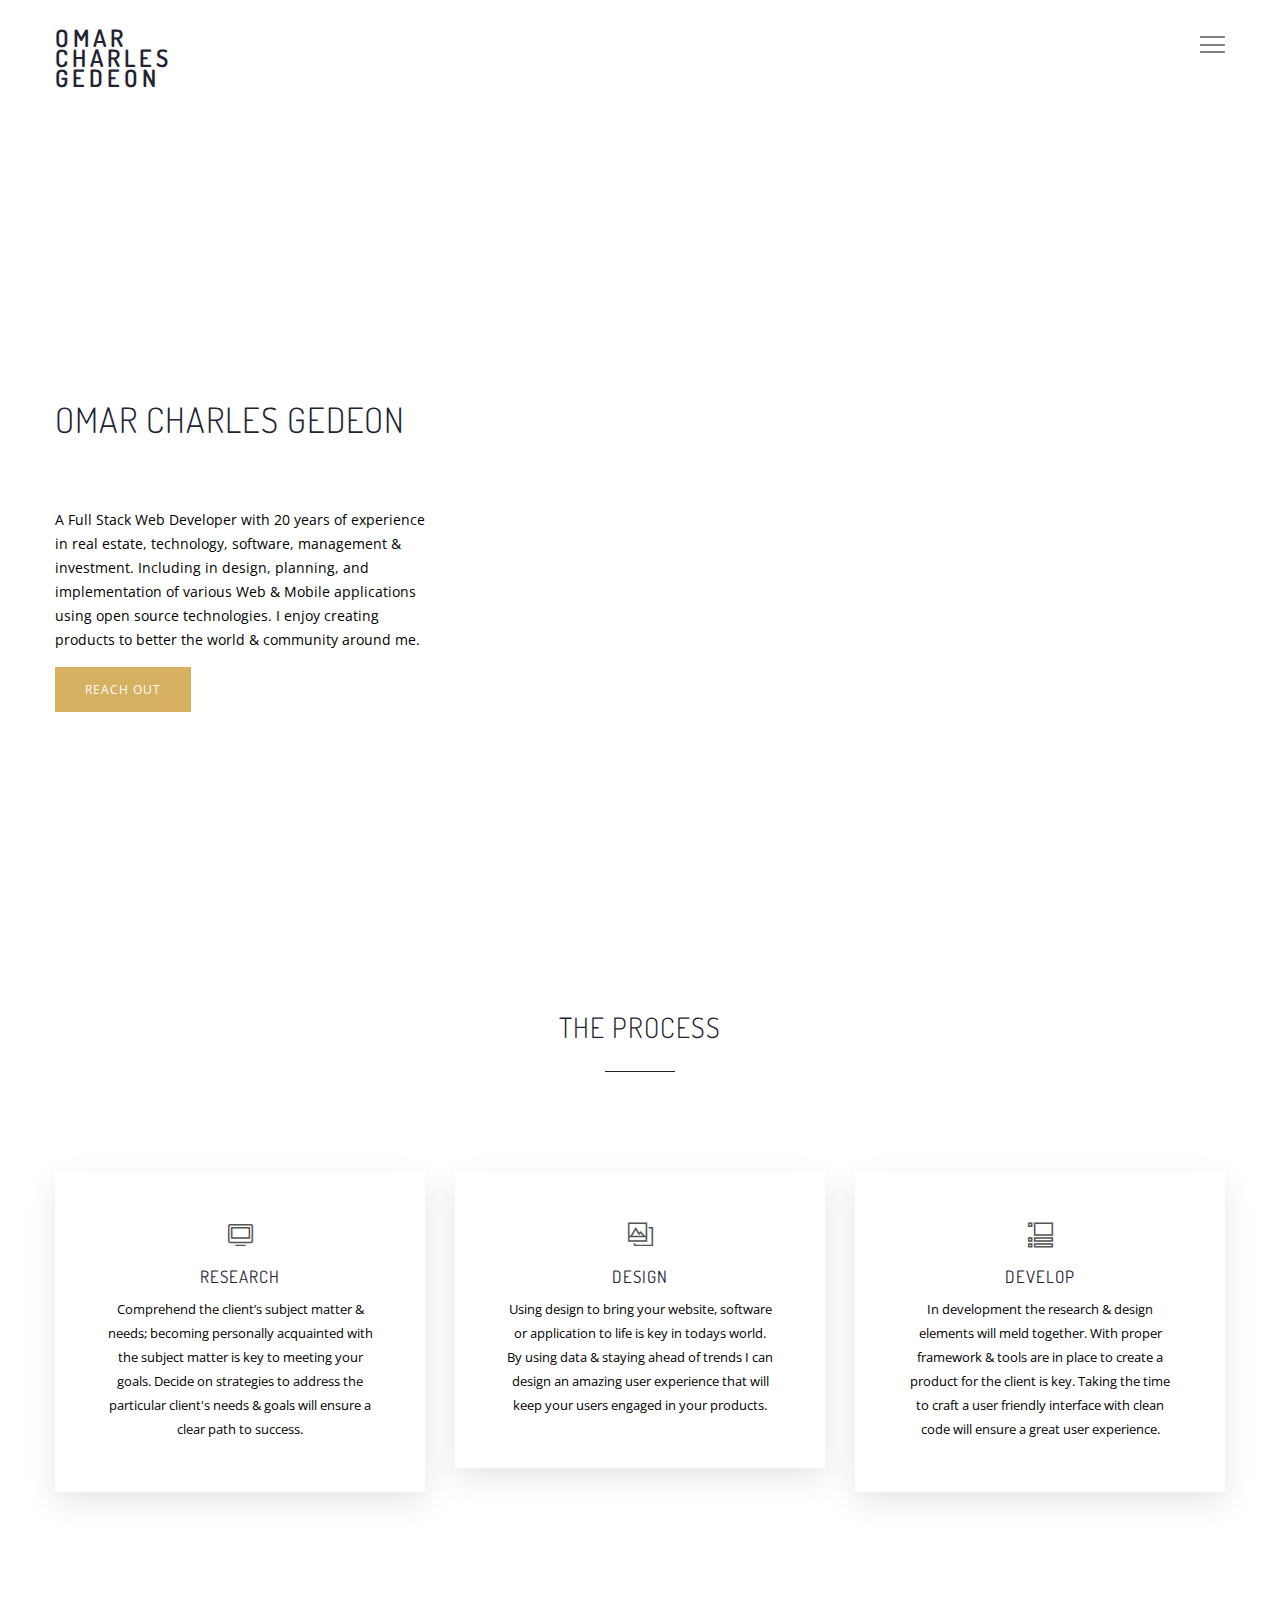
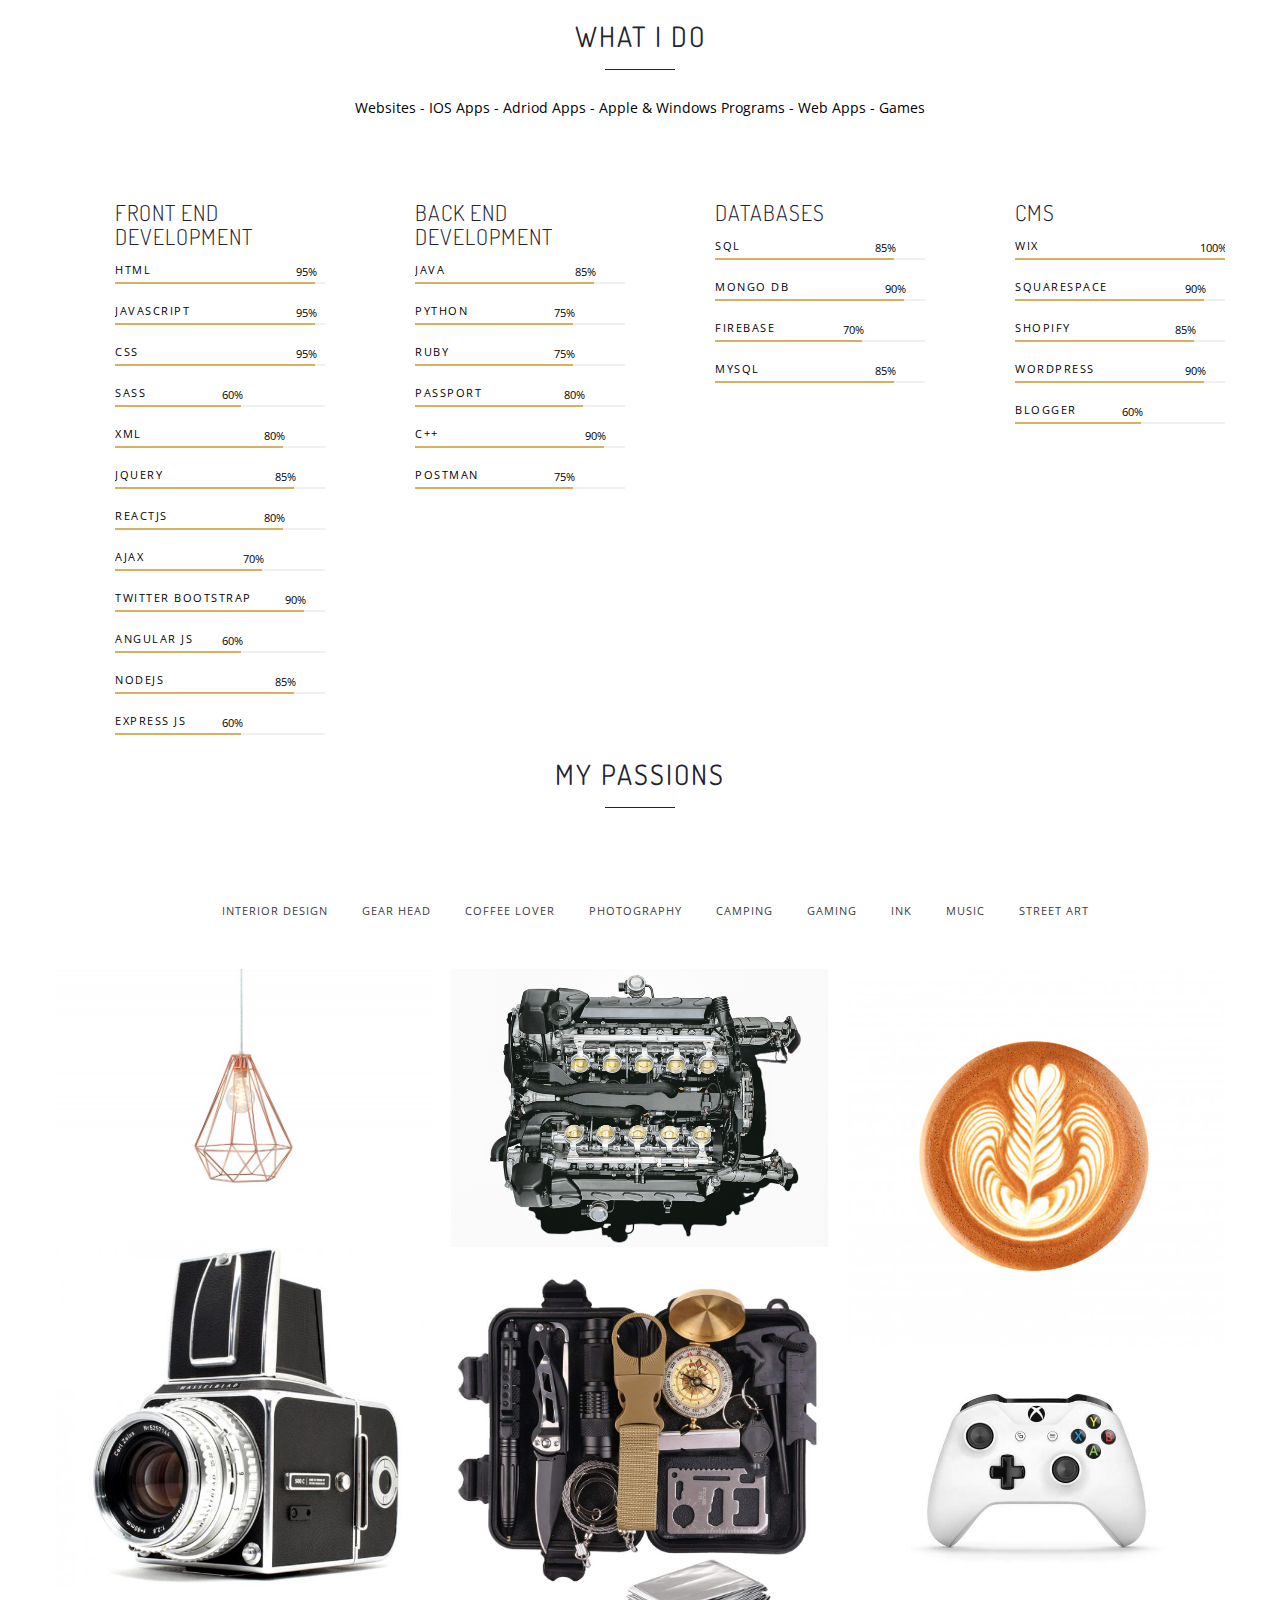
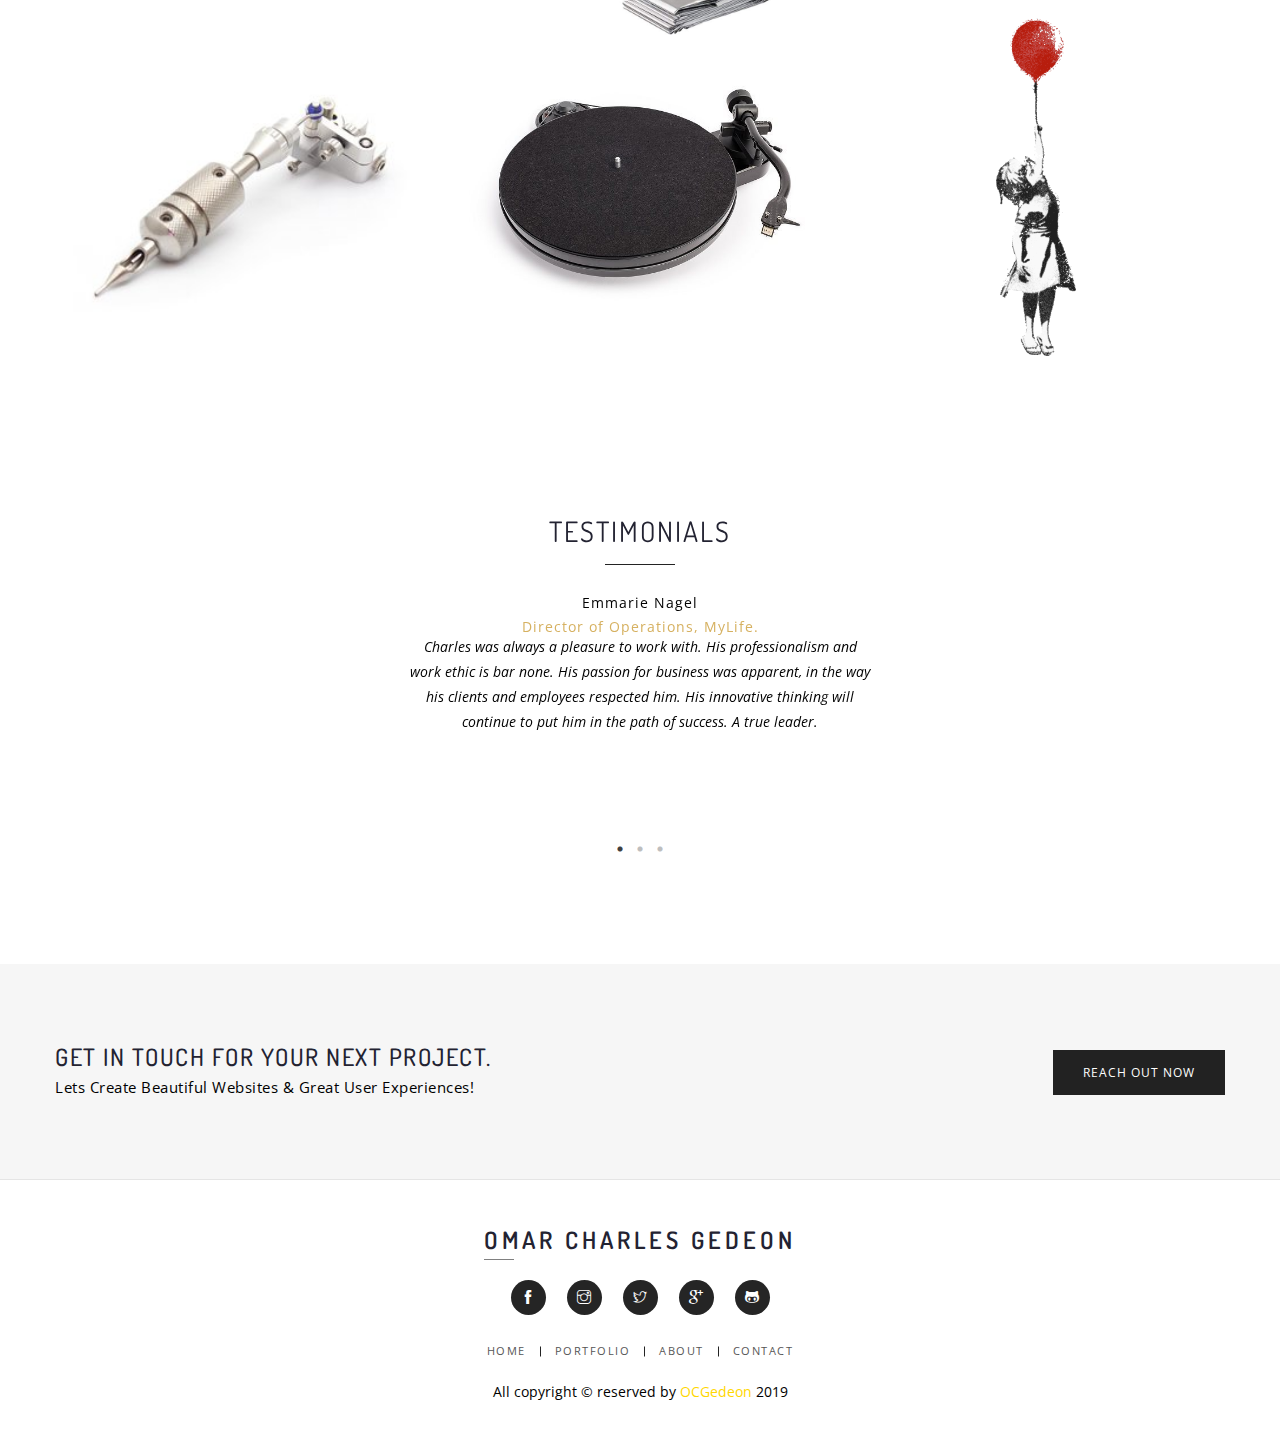
==== commit 80d91144: "updating content" ====
--- a/about-me.html
+++ b/about-me.html
@@ -96,9 +96,7 @@
                                 <h2>Omar Charles Gedeon</h2>
                                 <p>full stack developer</p>
                             </div>
-                            <p>Full-stack web developer with a background in real estate technology, software,
-                                    management & investment. I enjoy creating products to better the world & community
-                                    around me.</p>
+                            <p>A Full Stack Web Developer with 20 years of experience in real estate, technology, software, management & investment.  Including in design, planning, and implementation of various Web & Mobile applications using open source technologies. I enjoy creating products to better the world & community around me.</p>
                                     <a href="contact.html" class="button active-btn">Reach Out</a>
                         </div>
                     </div>
@@ -626,7 +624,7 @@
                             <div class="single-testimonial">
                                 <blockquote>
                                     <!-- <img src="img/avatar/1.jpg" alt="" class="client-image"> -->
-                                    <p class="client-name">Aisha Rasul <span class="position">Founder,
+                                    <p class="client-name">Aisha Rasul <span class="position">CEO & Founder,
                                             Socistory.com.</span></p>
                                     <p>Charles delivers quality! He listens to your needs and offers boarder solutions and ideas. As a multi-business owner, he's experienced in thinking about product as well as from a customer perspective and he is keen on creating engaging designs.</p>
                                 </blockquote>
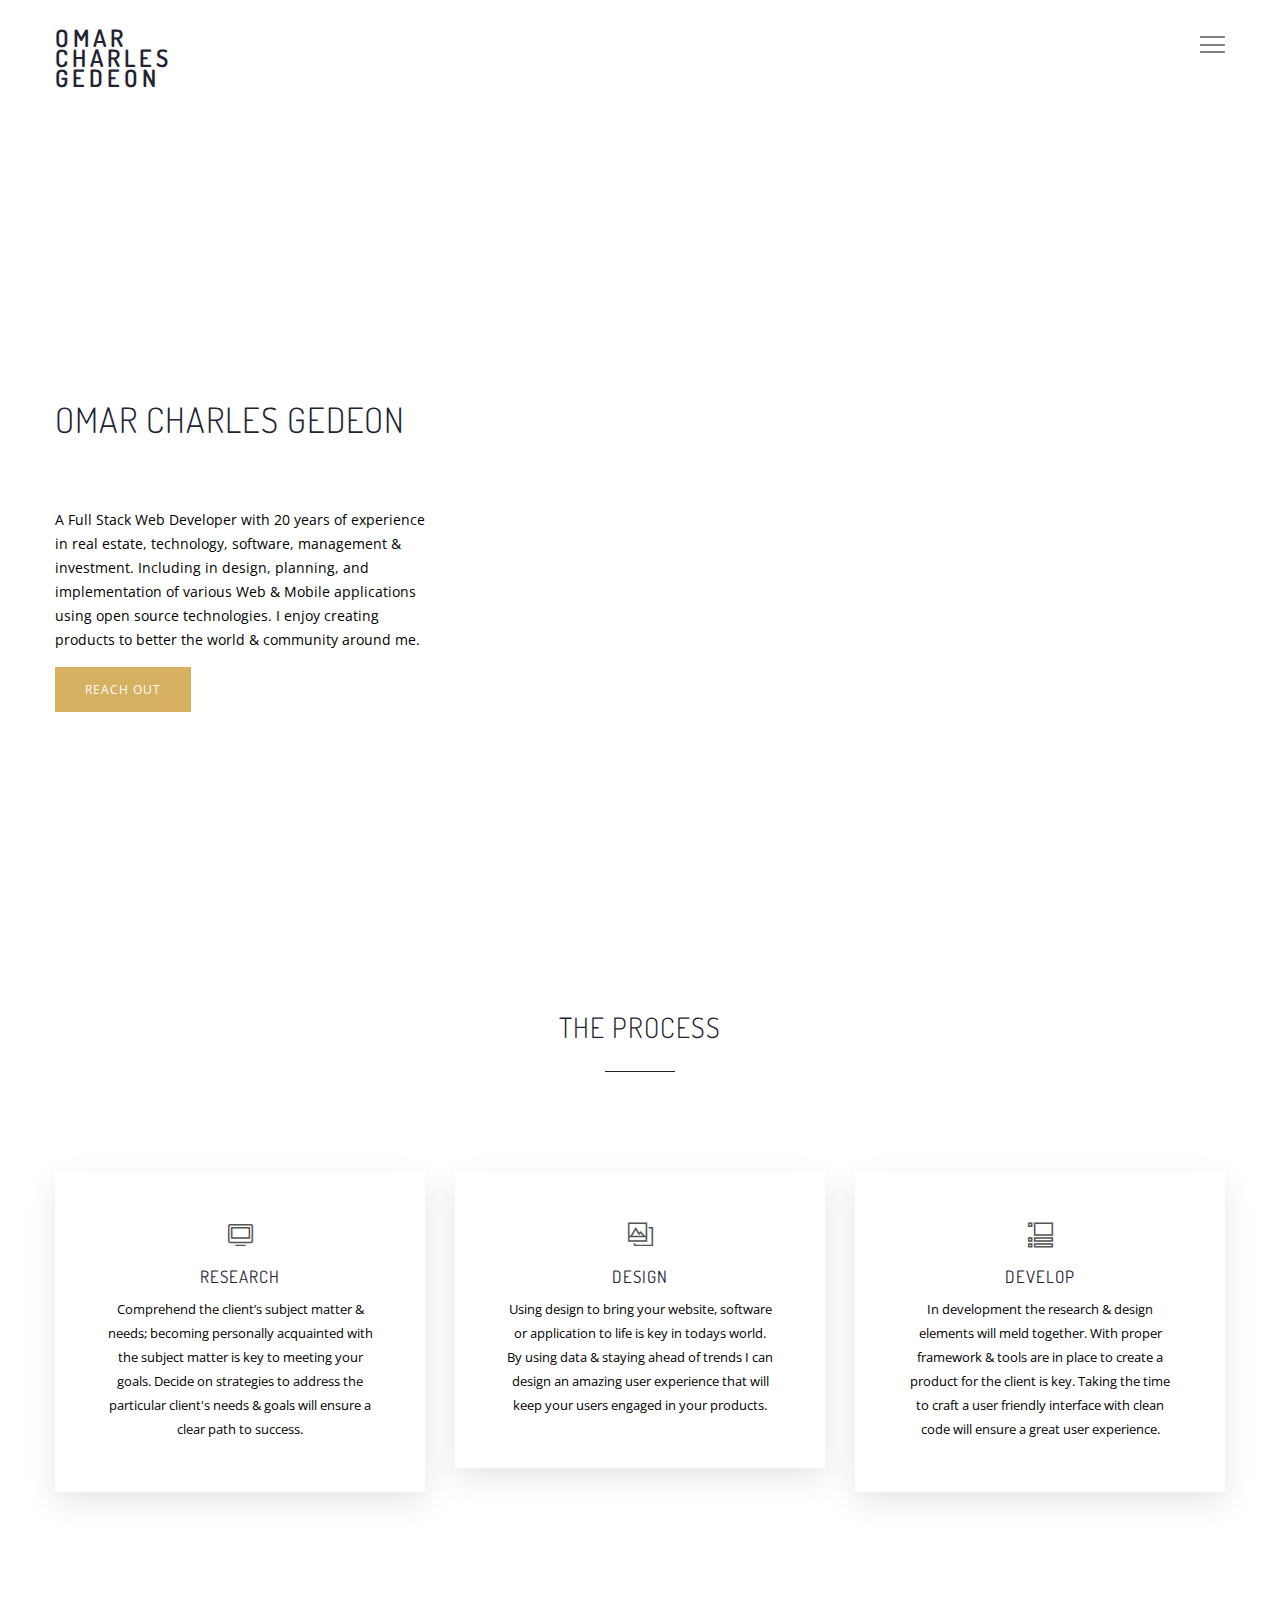
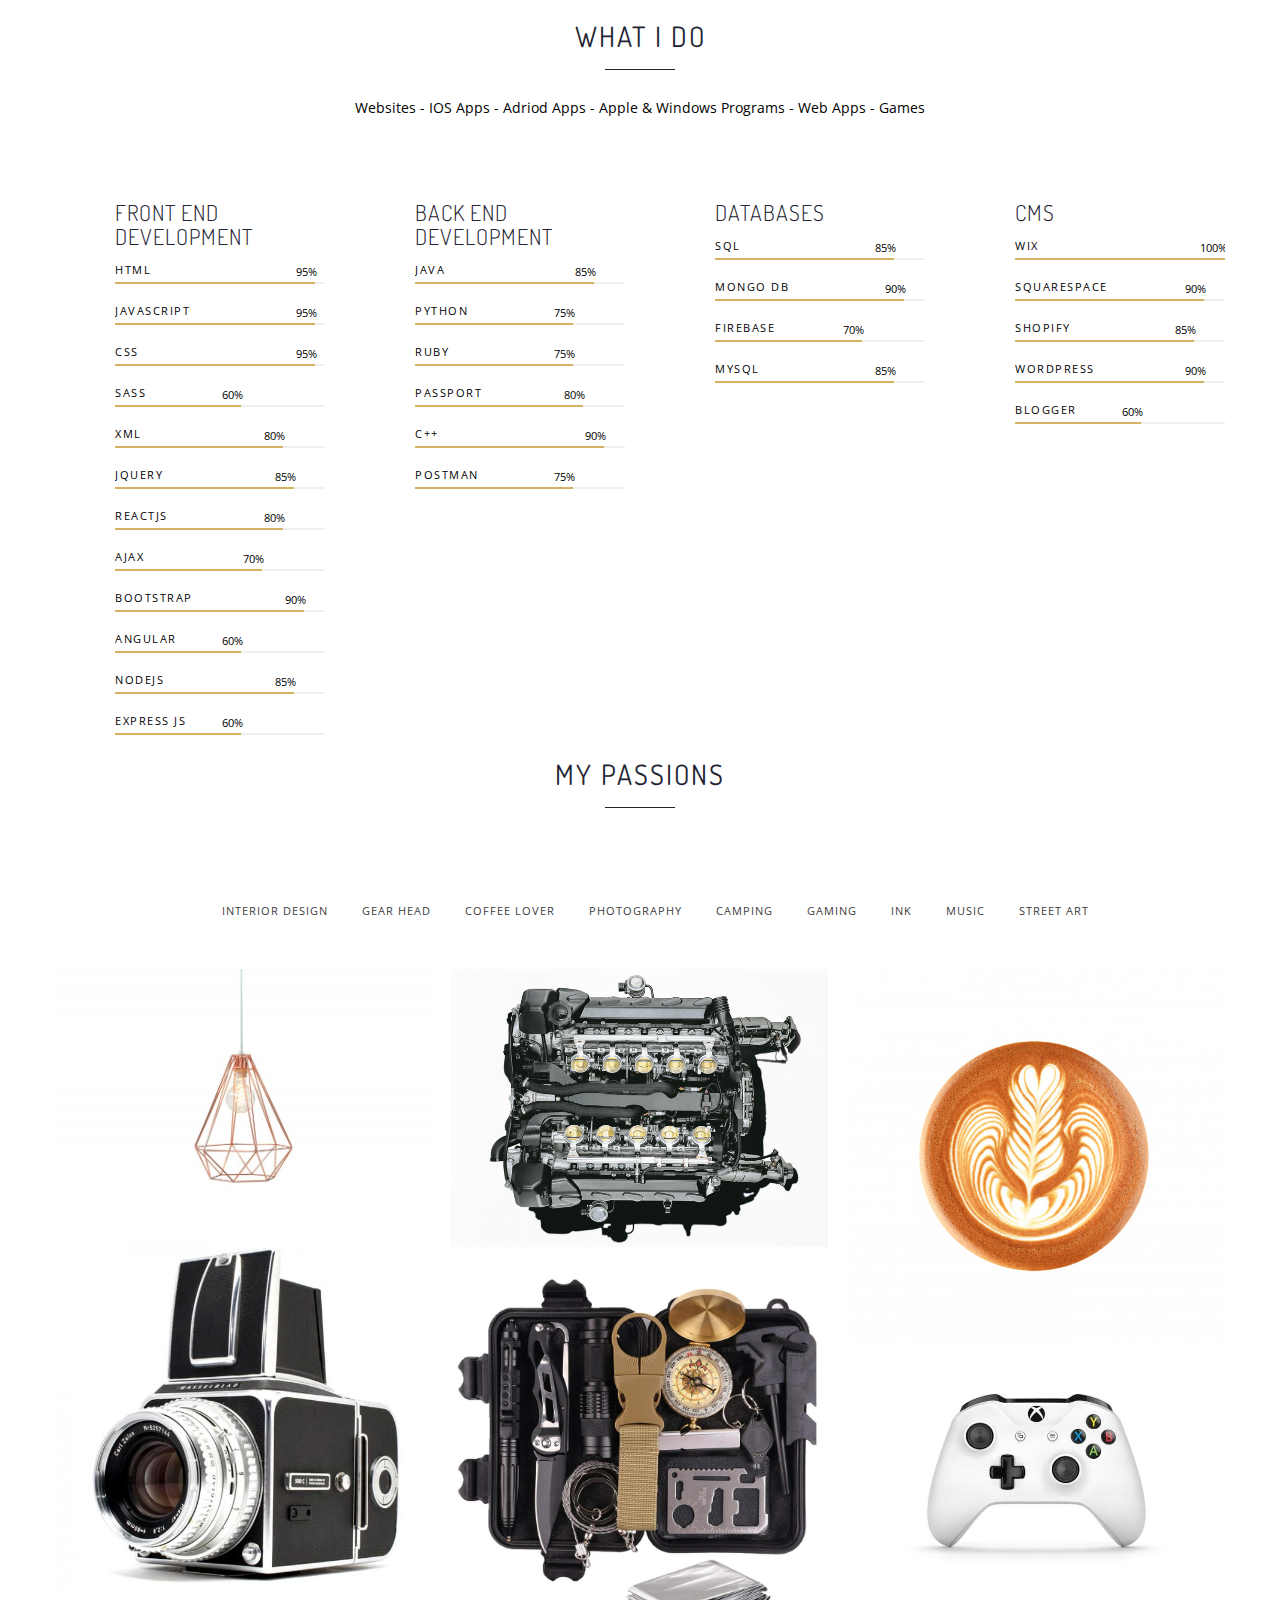
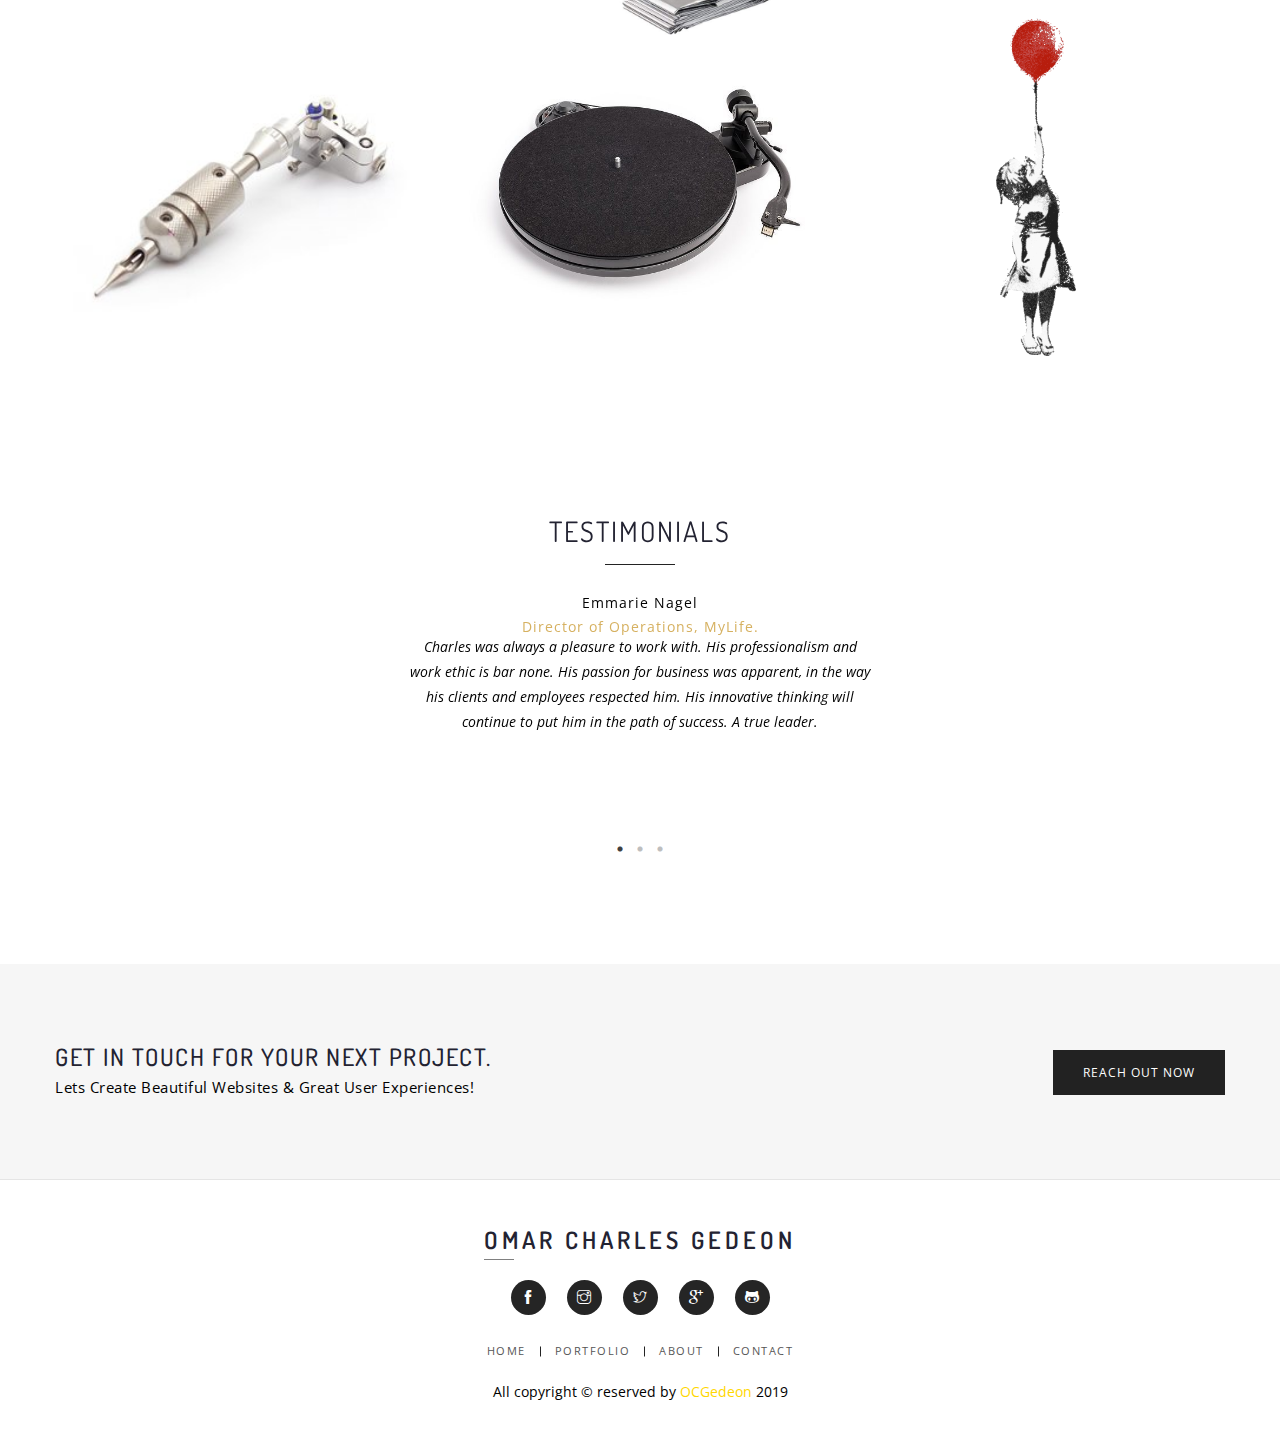
==== commit 0ae15ef6: "Uploading Mobile Edits to Portoflio" ====
--- a/about-me.html
+++ b/about-me.html
@@ -259,16 +259,16 @@
                                             </div>
                                         </div>
                                         <div class="single-experience">
-                                            <p>Twitter Bootstrap</p>
+                                            <p>Bootstrap</p>
                                             <div class="progress">
                                                 <div class="progress-bar" role="progressbar" aria-valuenow="90"
                                                     aria-valuemin="0" aria-valuemax="100" style="width: 90%">
-                                                    <span>90%</span>
-                                                </div>
-                                            </div>
-                                        </div>
-                                        <div class="single-experience">
-                                            <p>Angular JS</p>
+                                                    <span>    90%</span>
+                                                </div>
+                                            </div>
+                                        </div>
+                                        <div class="single-experience">
+                                            <p>Angular</p>
                                             <div class="progress">
                                                 <div class="progress-bar" role="progressbar" aria-valuenow="90"
                                                     aria-valuemin="0" aria-valuemax="100" style="width: 60%">
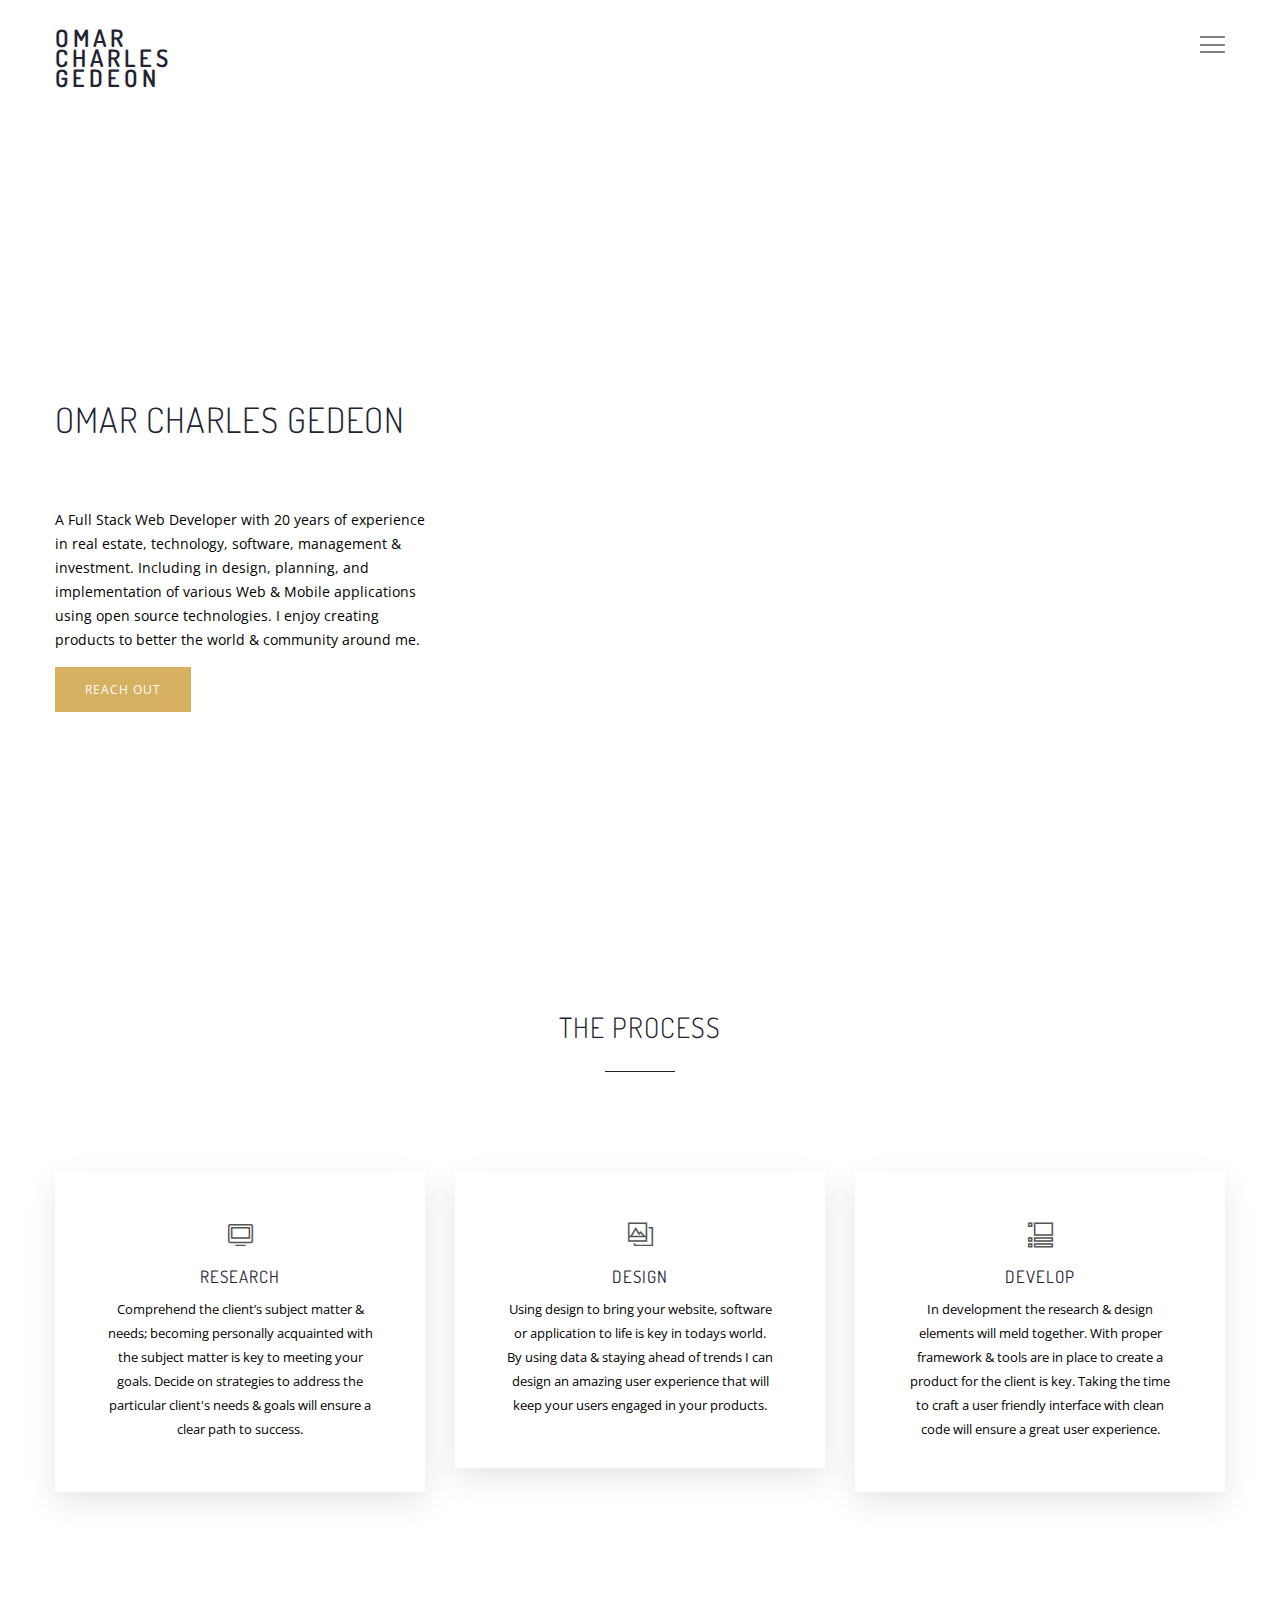
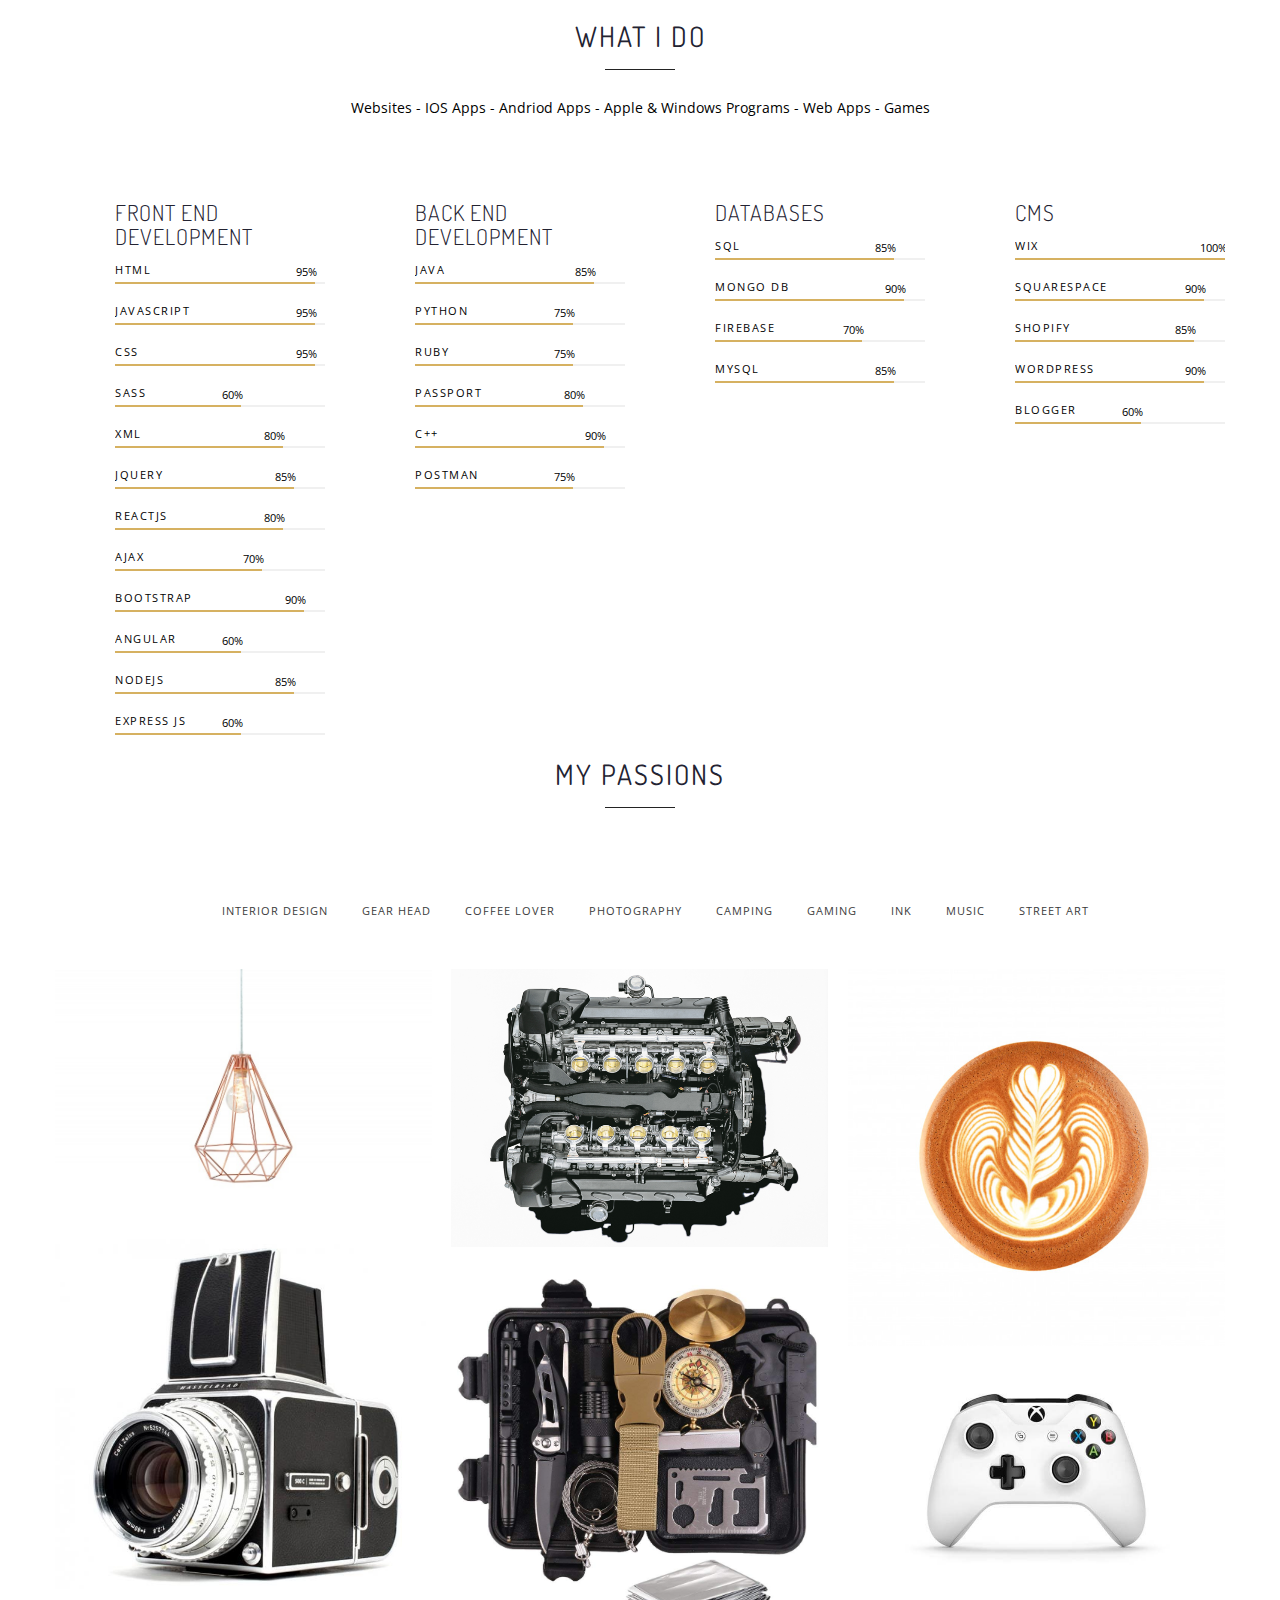
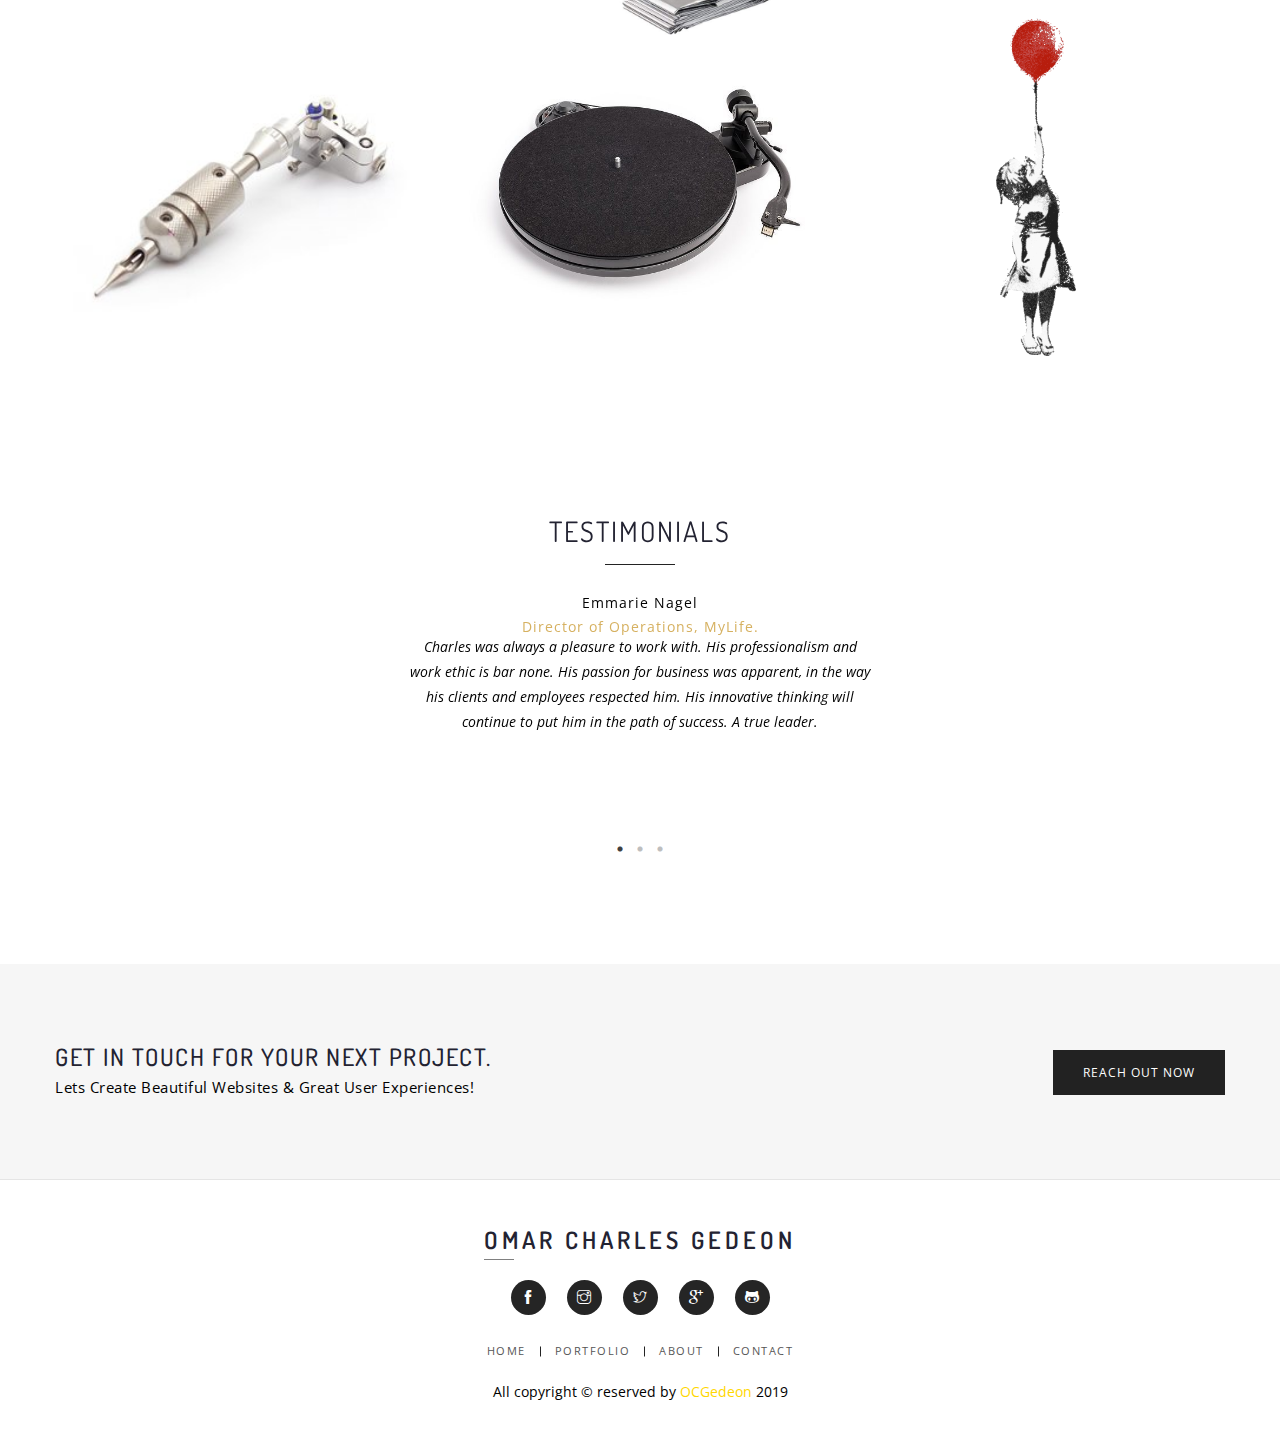
==== commit a2b2e73c: "Uploading Mobile Edits to Portoflio" ====
--- a/about-me.html
+++ b/about-me.html
@@ -166,7 +166,7 @@
                 <div class="col-xs-12">
                     <div class="area-heading area-heading-style-two text-center">
                         <h2 class="area-title">What I do</h2>
-                        <p>Websites - IOS Apps - Adriod Apps - Apple & Windows Programs - Web Apps - Games</p>
+                        <p>Websites - IOS Apps - Andriod Apps - Apple & Windows Programs - Web Apps - Games</p>
                     </div>
                 </div>
             </div>
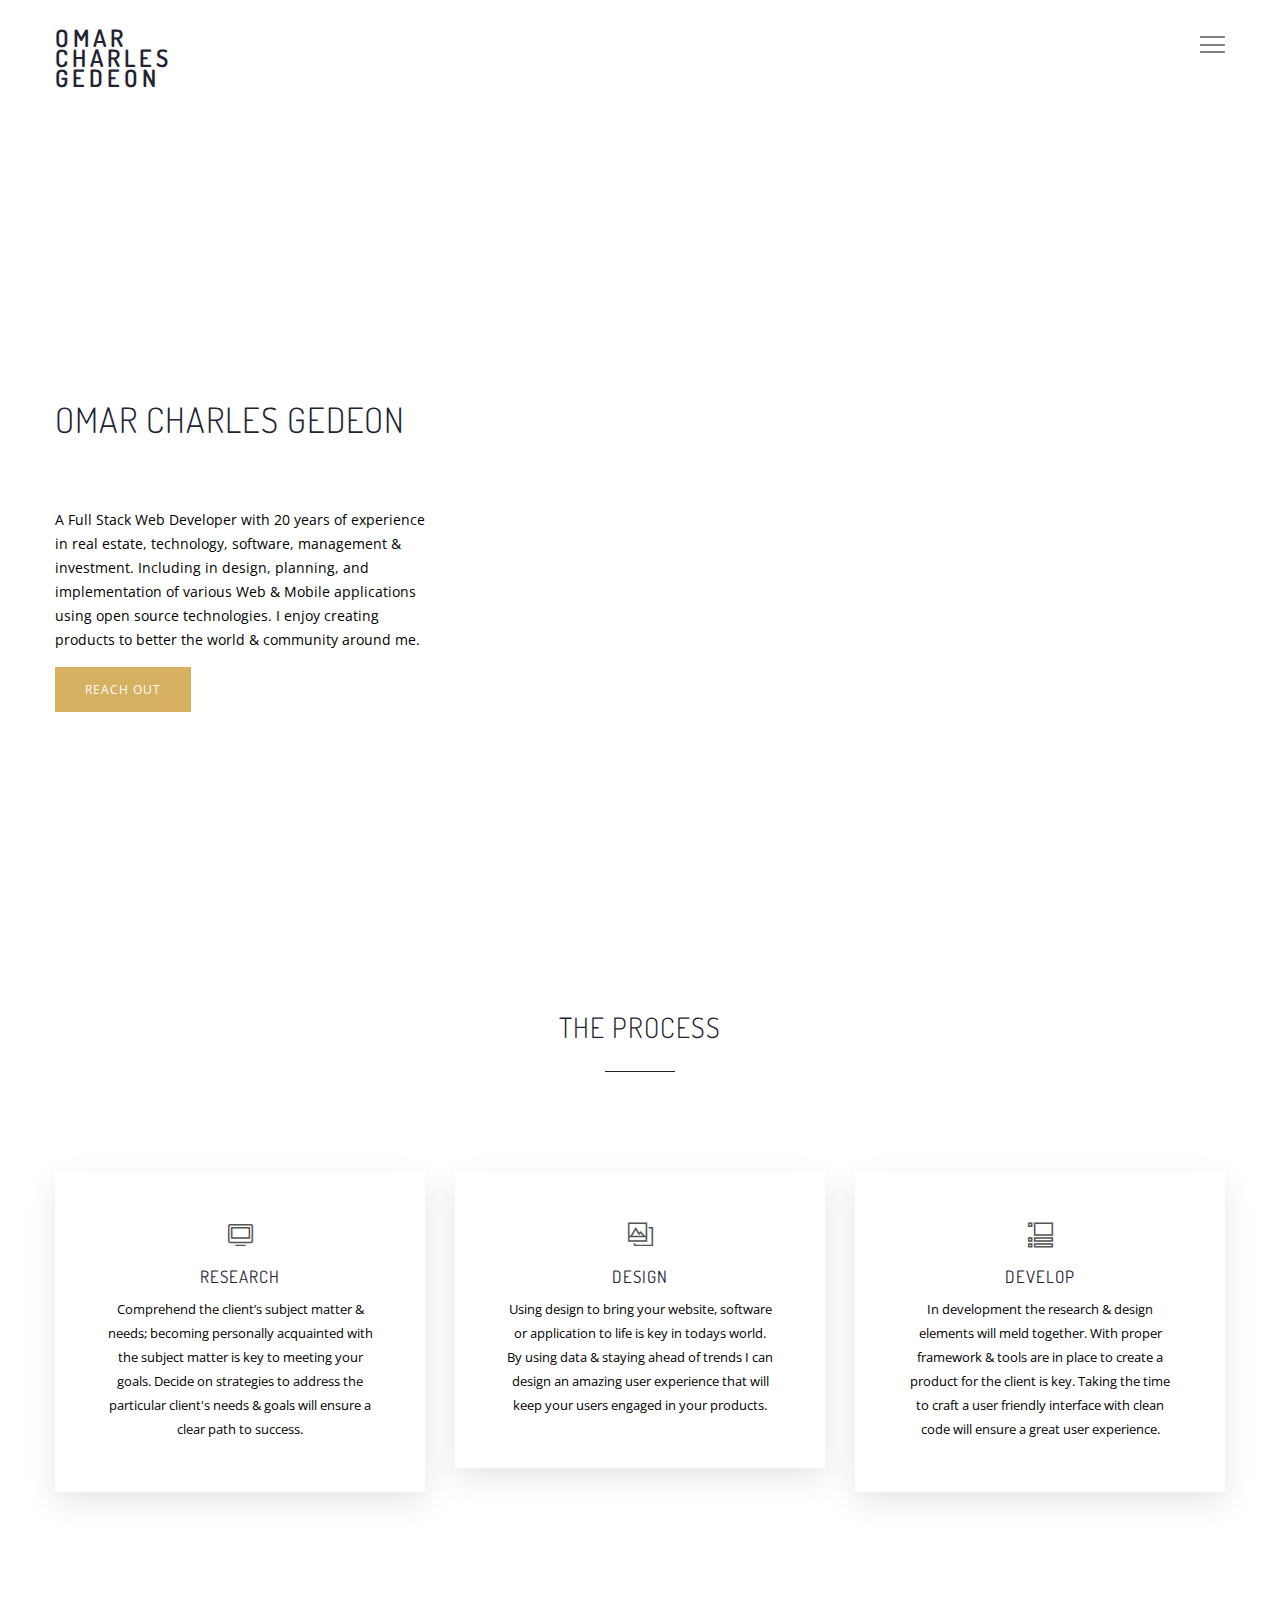
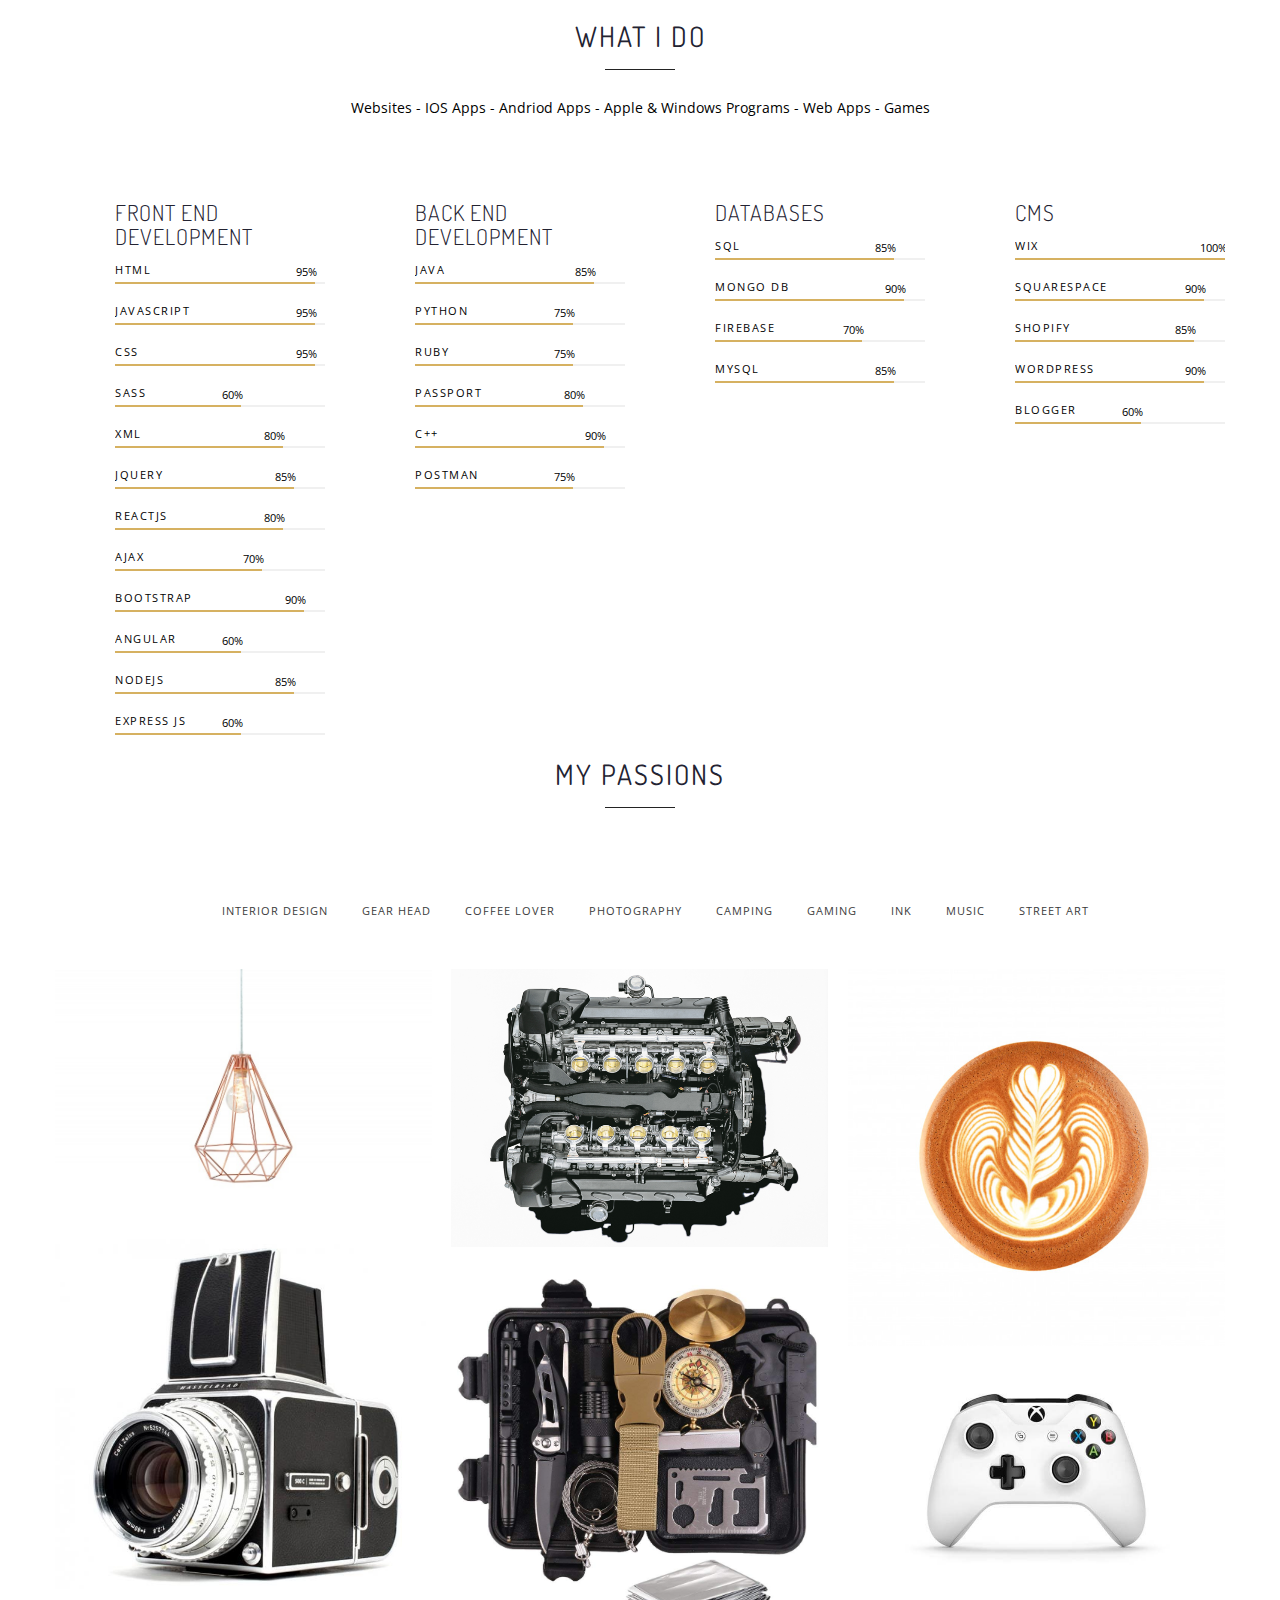
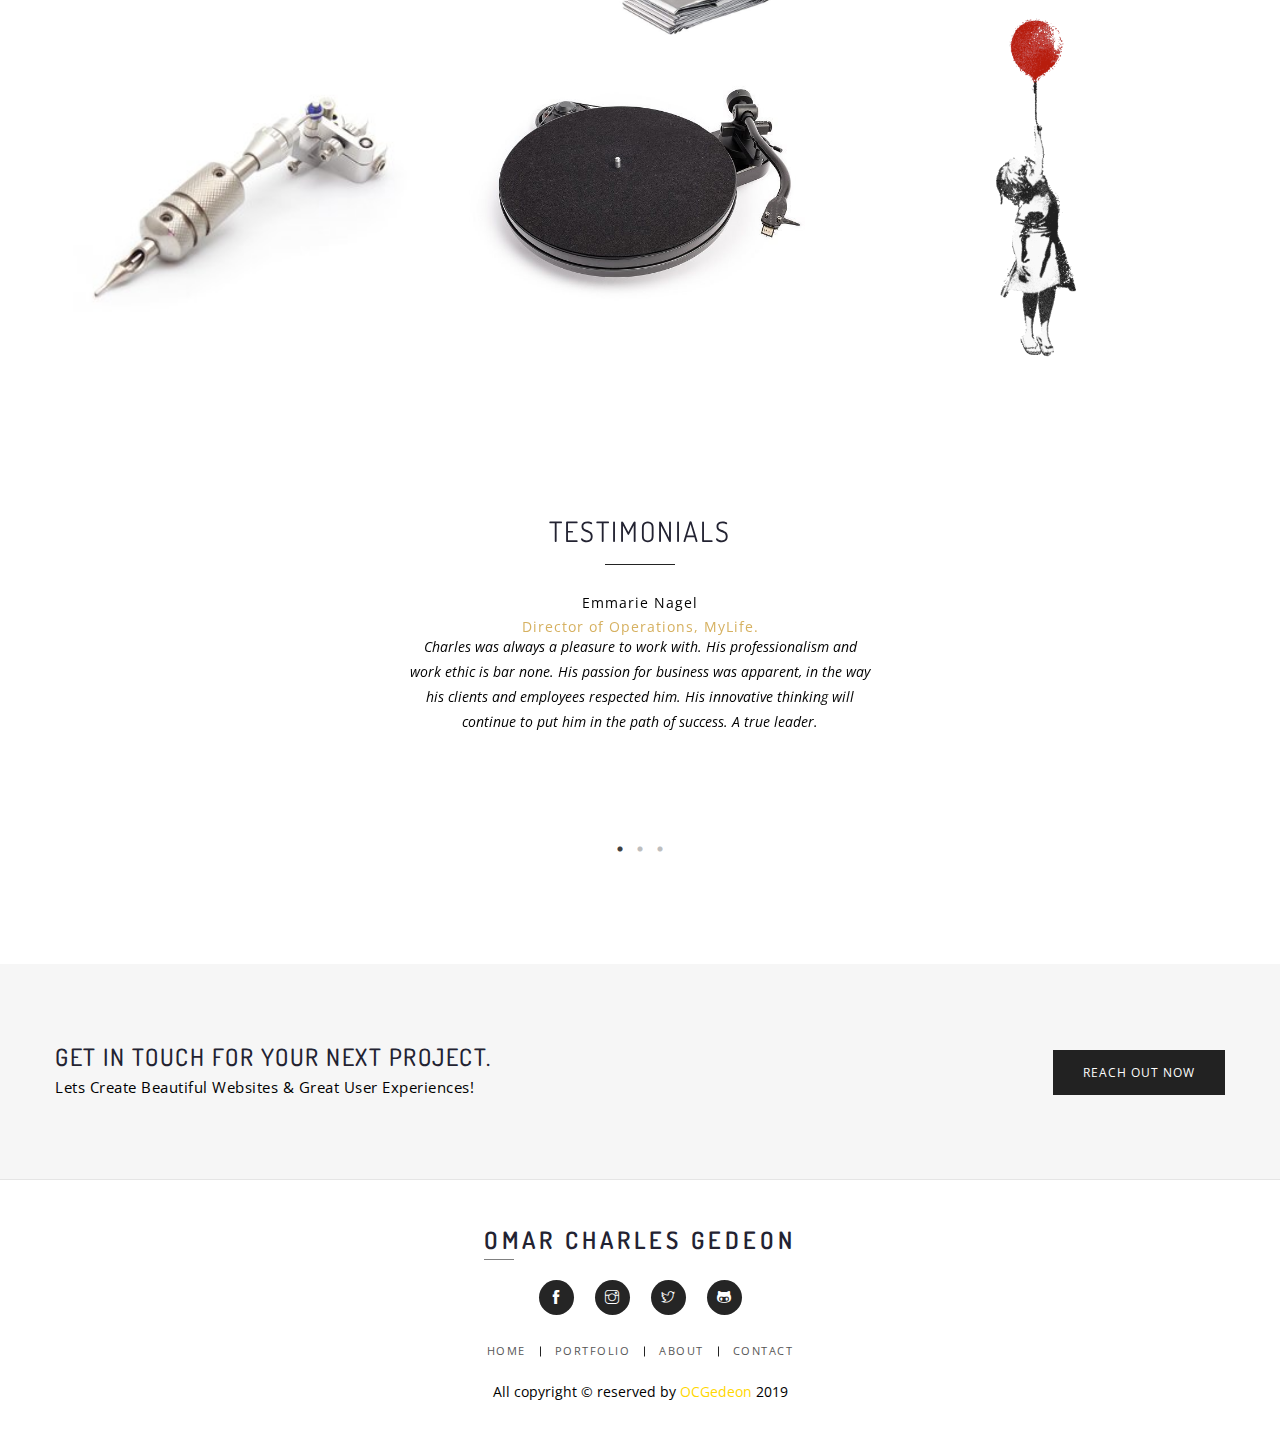
==== commit 3c3d035b: "updated social media links" ====
--- a/about-me.html
+++ b/about-me.html
@@ -705,7 +705,6 @@
                             <li><a href="https://www.facebook.com/profile.php?id=614731258&ref=bookmarks"><i class="ti-facebook"></i></a></li>
                             <li><a href="https://www.instagram.com/omarkhalilgedeon/"><i class="ti-instagram"></i></a></li>
                             <li><a href="https://twitter.com/homehomehomeboy"><i class="ti-twitter"></i></a></li>
-                            <li><a href="https://plus.google.com/u/0/102802198310552209927?tab=mX"><i class="ti-google"></i></a></li>
                             <li><a href="https://github.com/OCGedeon"><i class="ti-github"></i></a></li>
                         </ul>
                     </div>
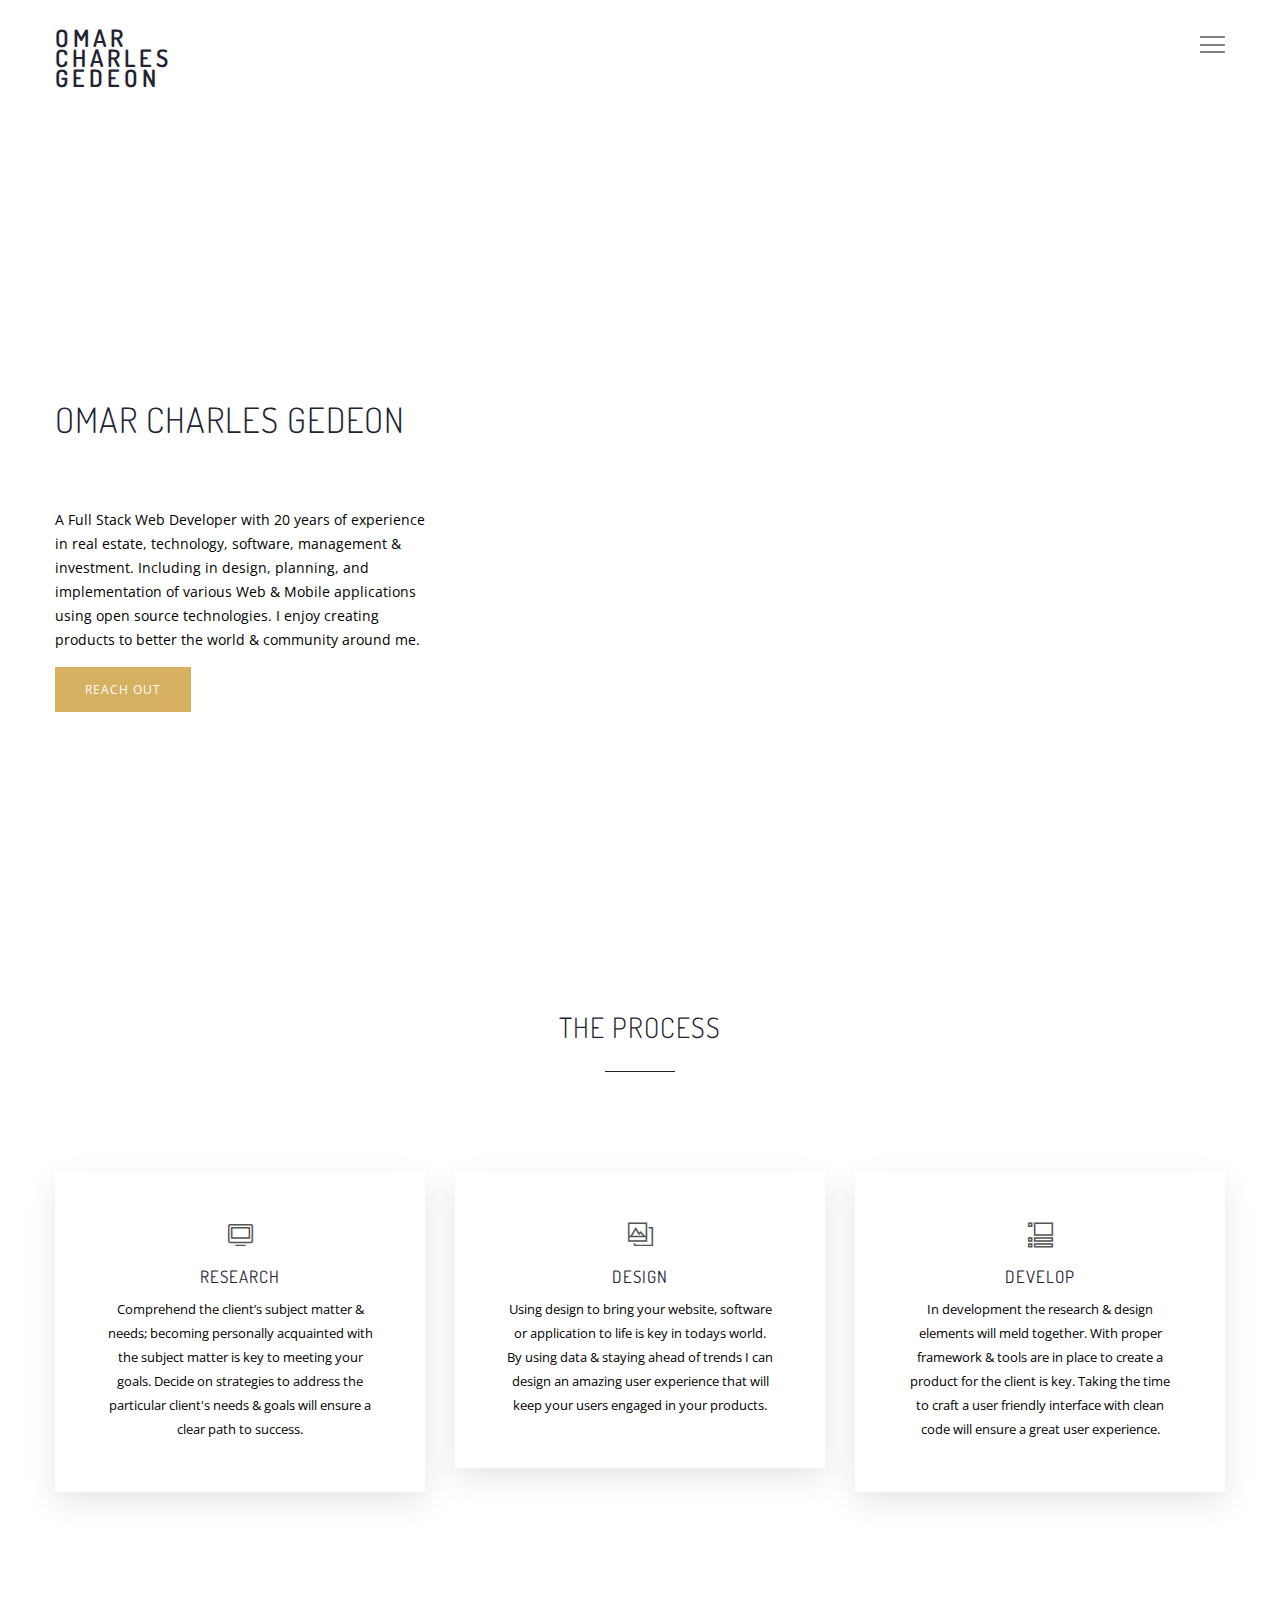
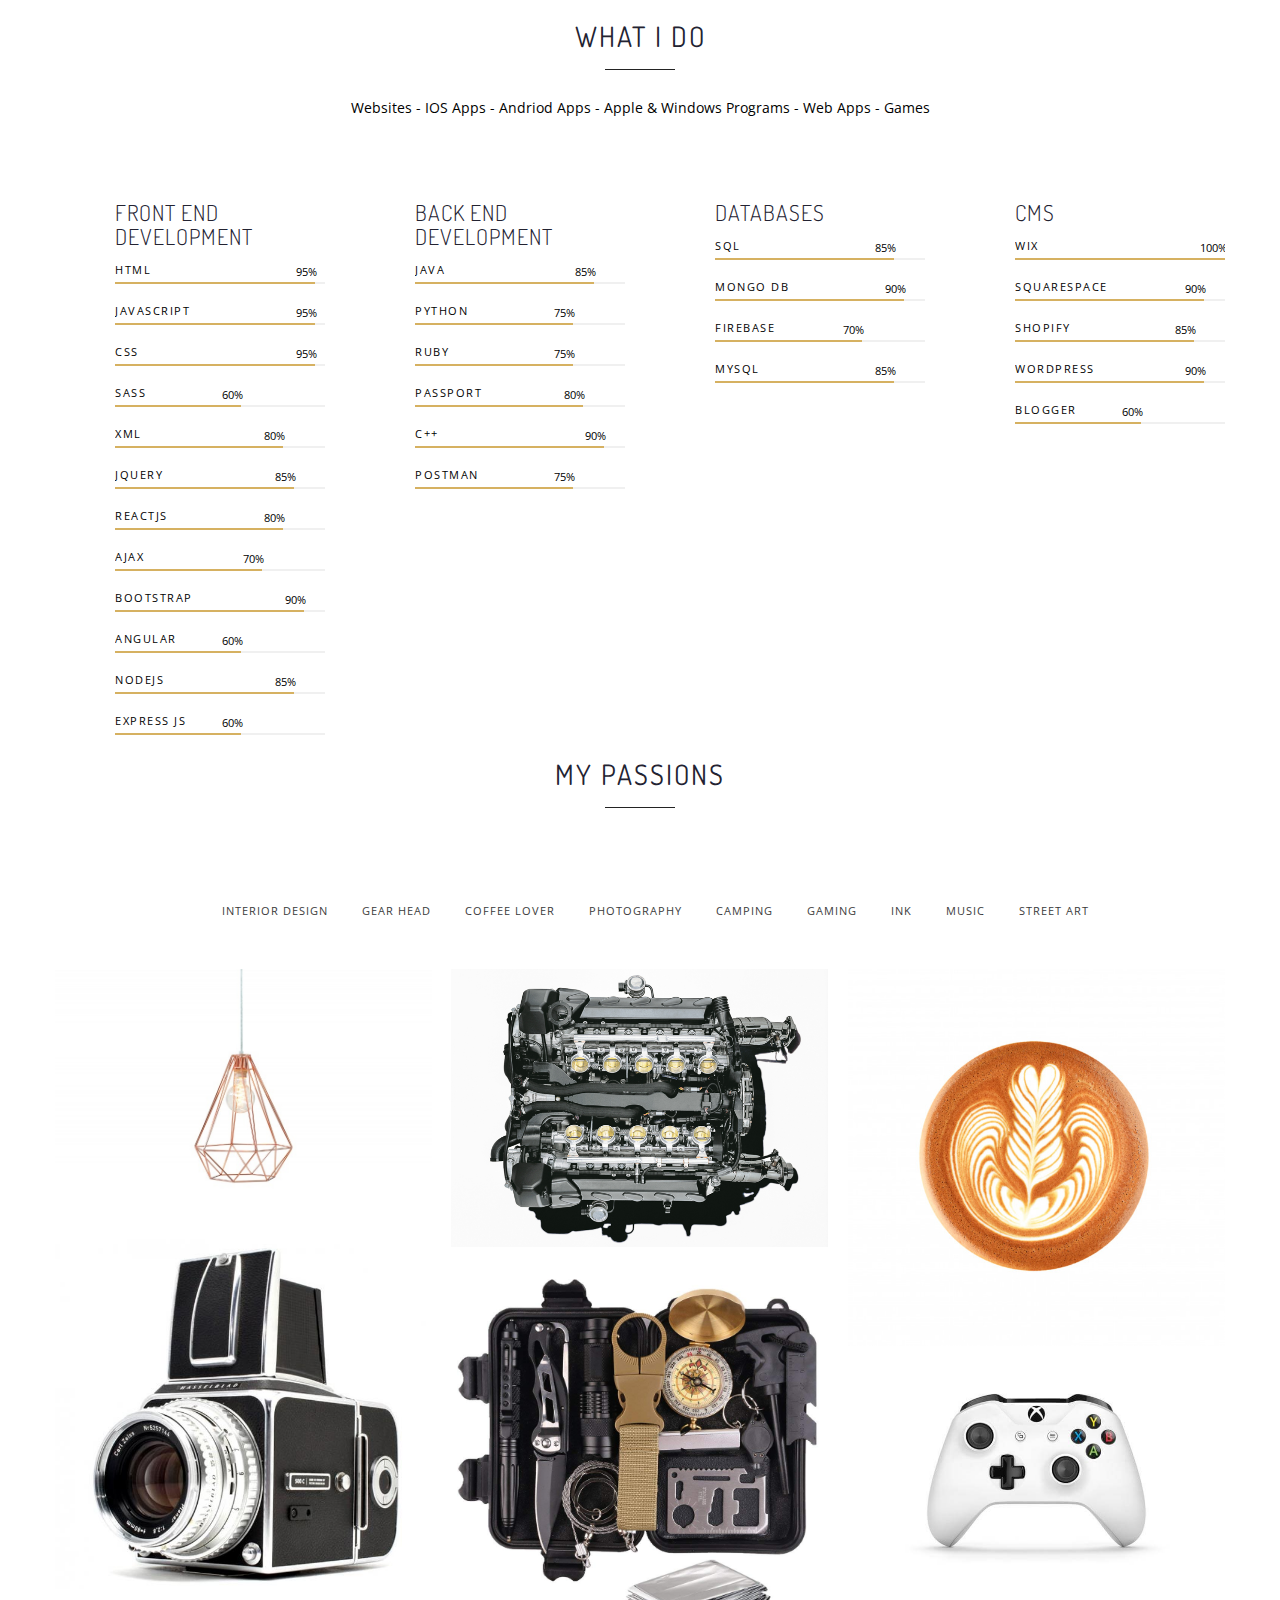
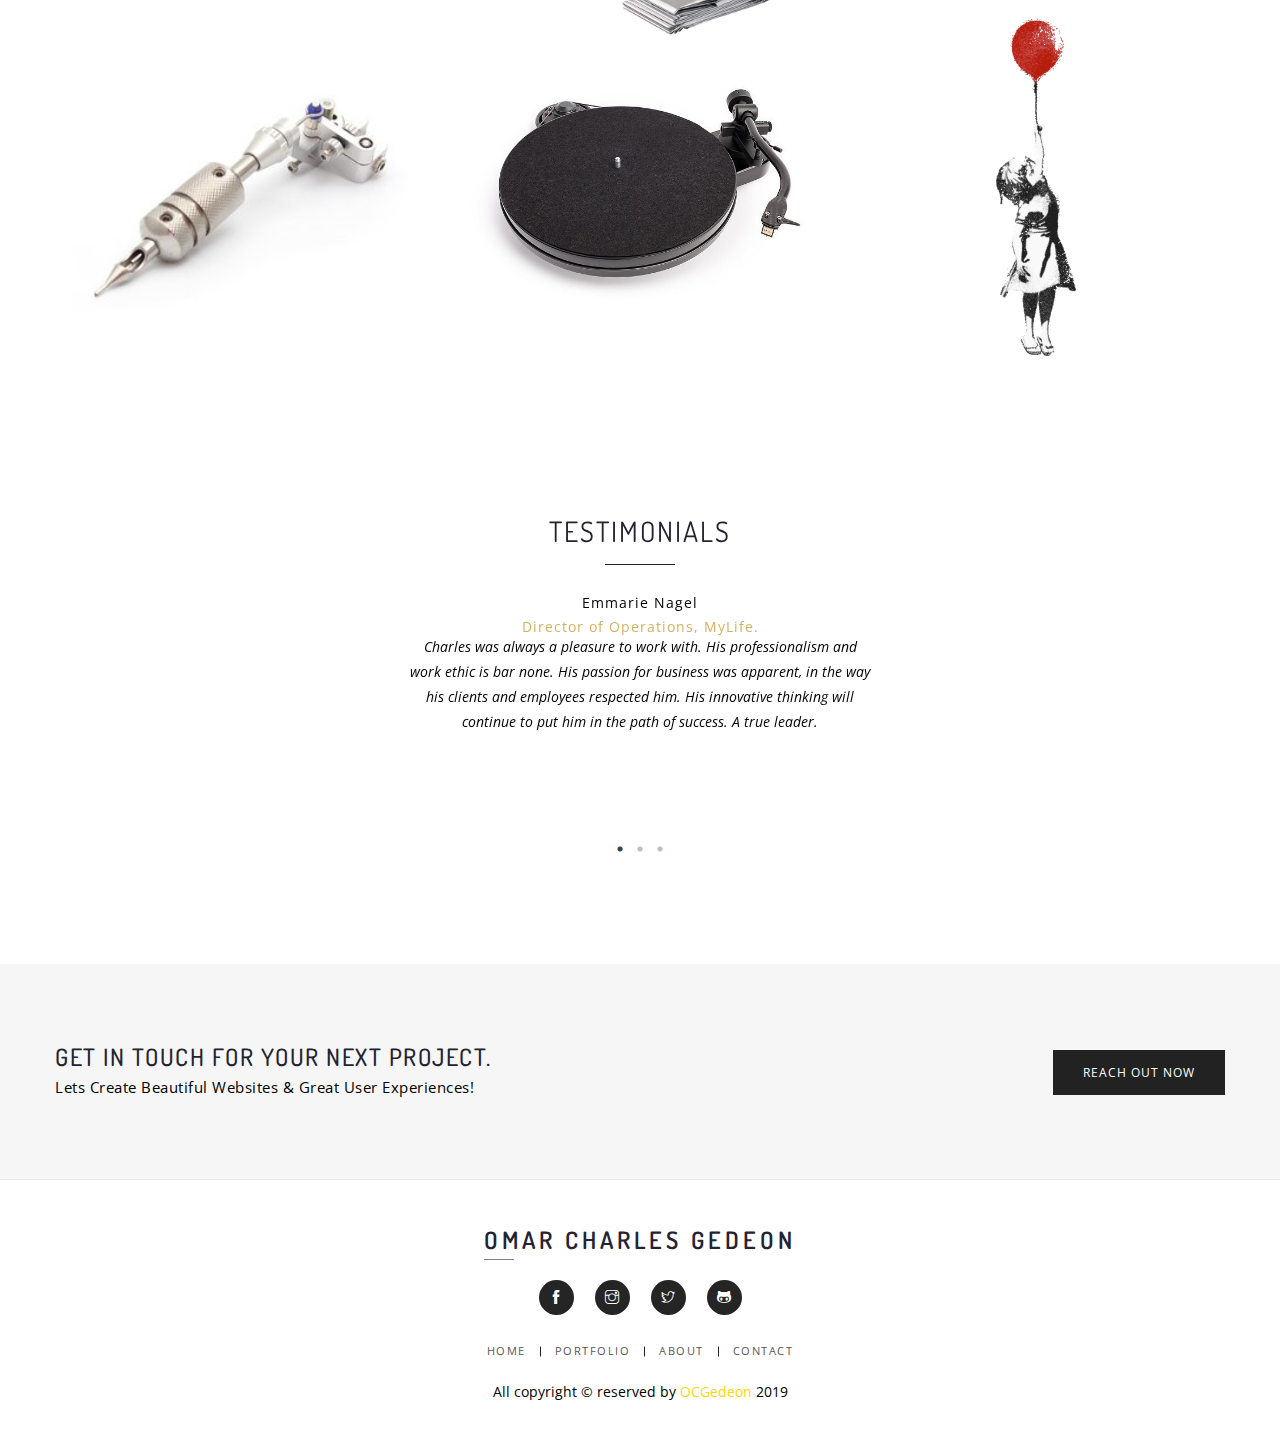
==== commit 368a6e3a: "updated social media links" ====
--- a/about-me.html
+++ b/about-me.html
@@ -702,10 +702,10 @@
                     </div>
                     <div class="social-bookmark-wrapper">
                         <ul class="social-bookmark">
-                            <li><a href="https://www.facebook.com/profile.php?id=614731258&ref=bookmarks"><i class="ti-facebook"></i></a></li>
-                            <li><a href="https://www.instagram.com/omarkhalilgedeon/"><i class="ti-instagram"></i></a></li>
-                            <li><a href="https://twitter.com/homehomehomeboy"><i class="ti-twitter"></i></a></li>
-                            <li><a href="https://github.com/OCGedeon"><i class="ti-github"></i></a></li>
+                            <li><a href="www.facebook.com/profile.php?id=614731258&ref=bookmarks"><i class="ti-facebook"></i></a></li>
+                            <li><a href="www.instagram.com/omarkhalilgedeon/"><i class="ti-instagram"></i></a></li>
+                            <li><a href="twitter.com/homehomehomeboy"><i class="ti-twitter"></i></a></li>
+                            <li><a href="github.com/OCGedeon"><i class="ti-github"></i></a></li>
                         </ul>
                     </div>
                     <div class="footer-menu">
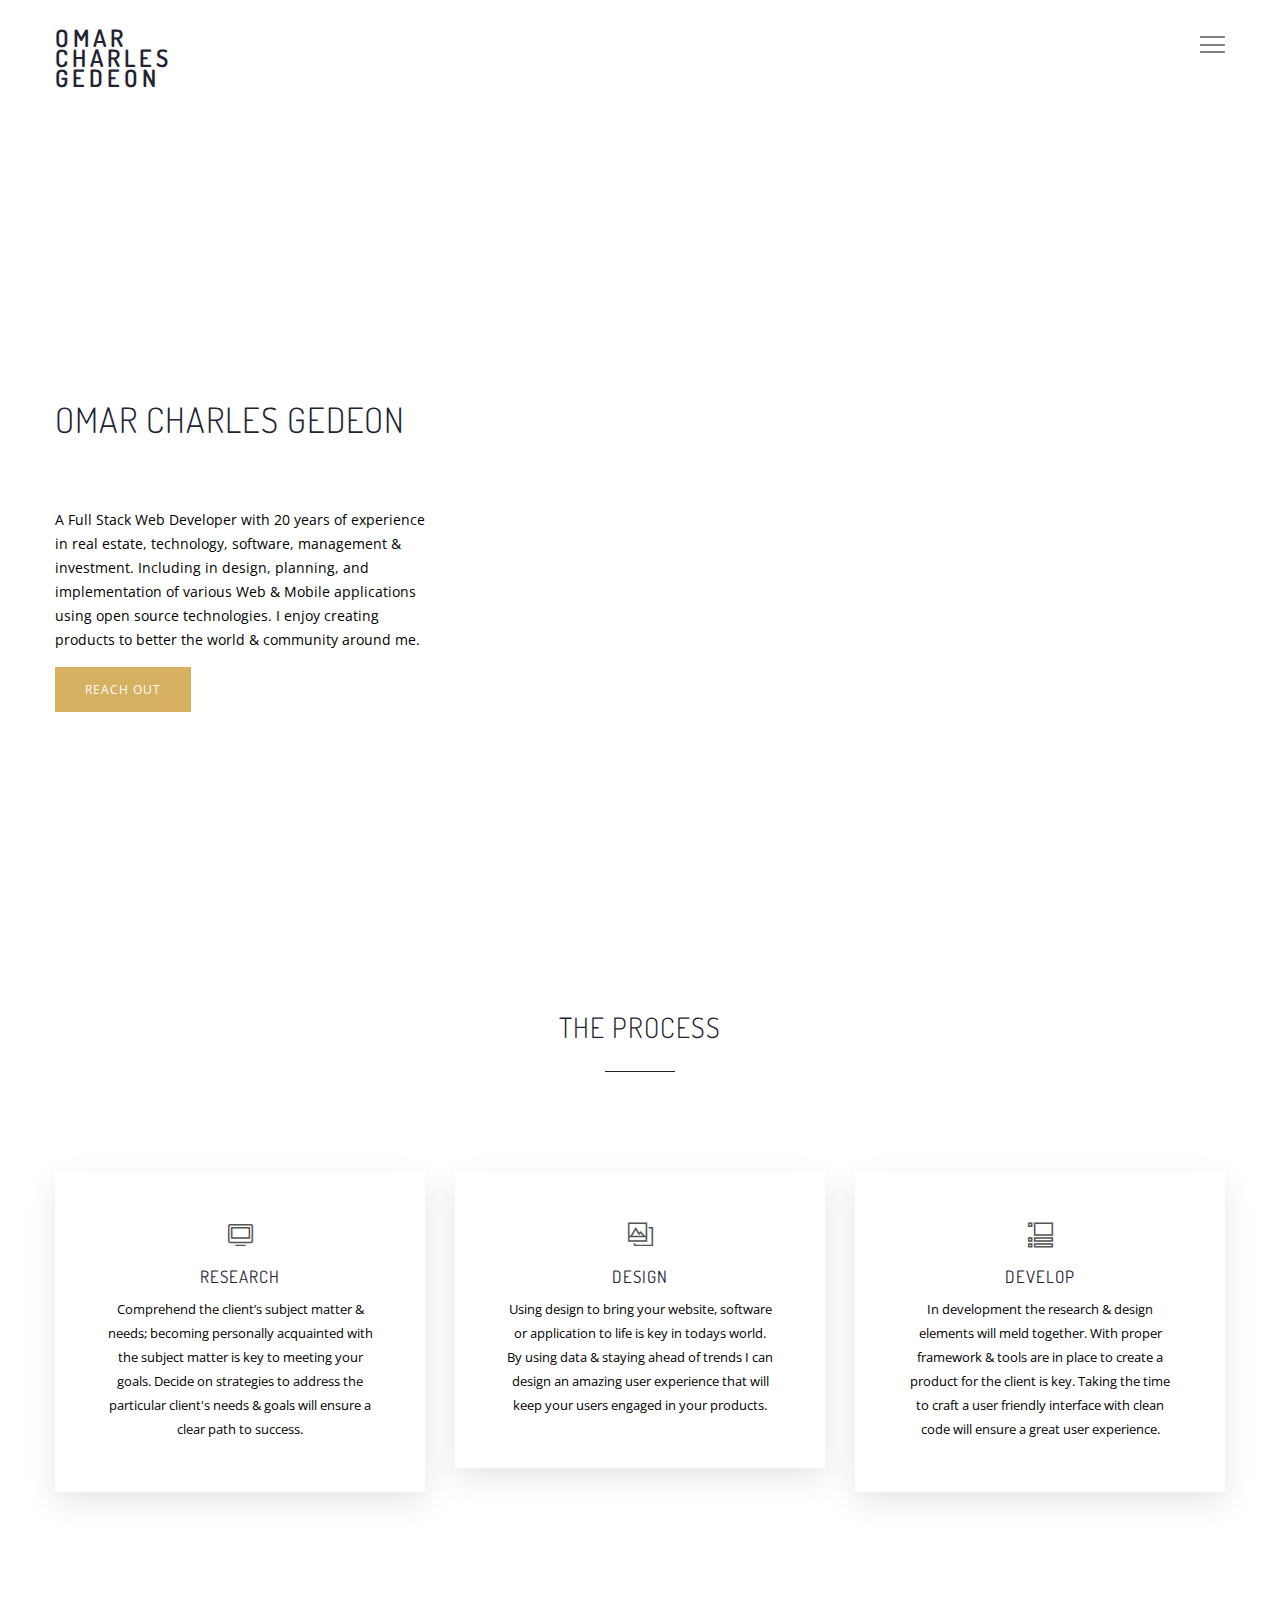
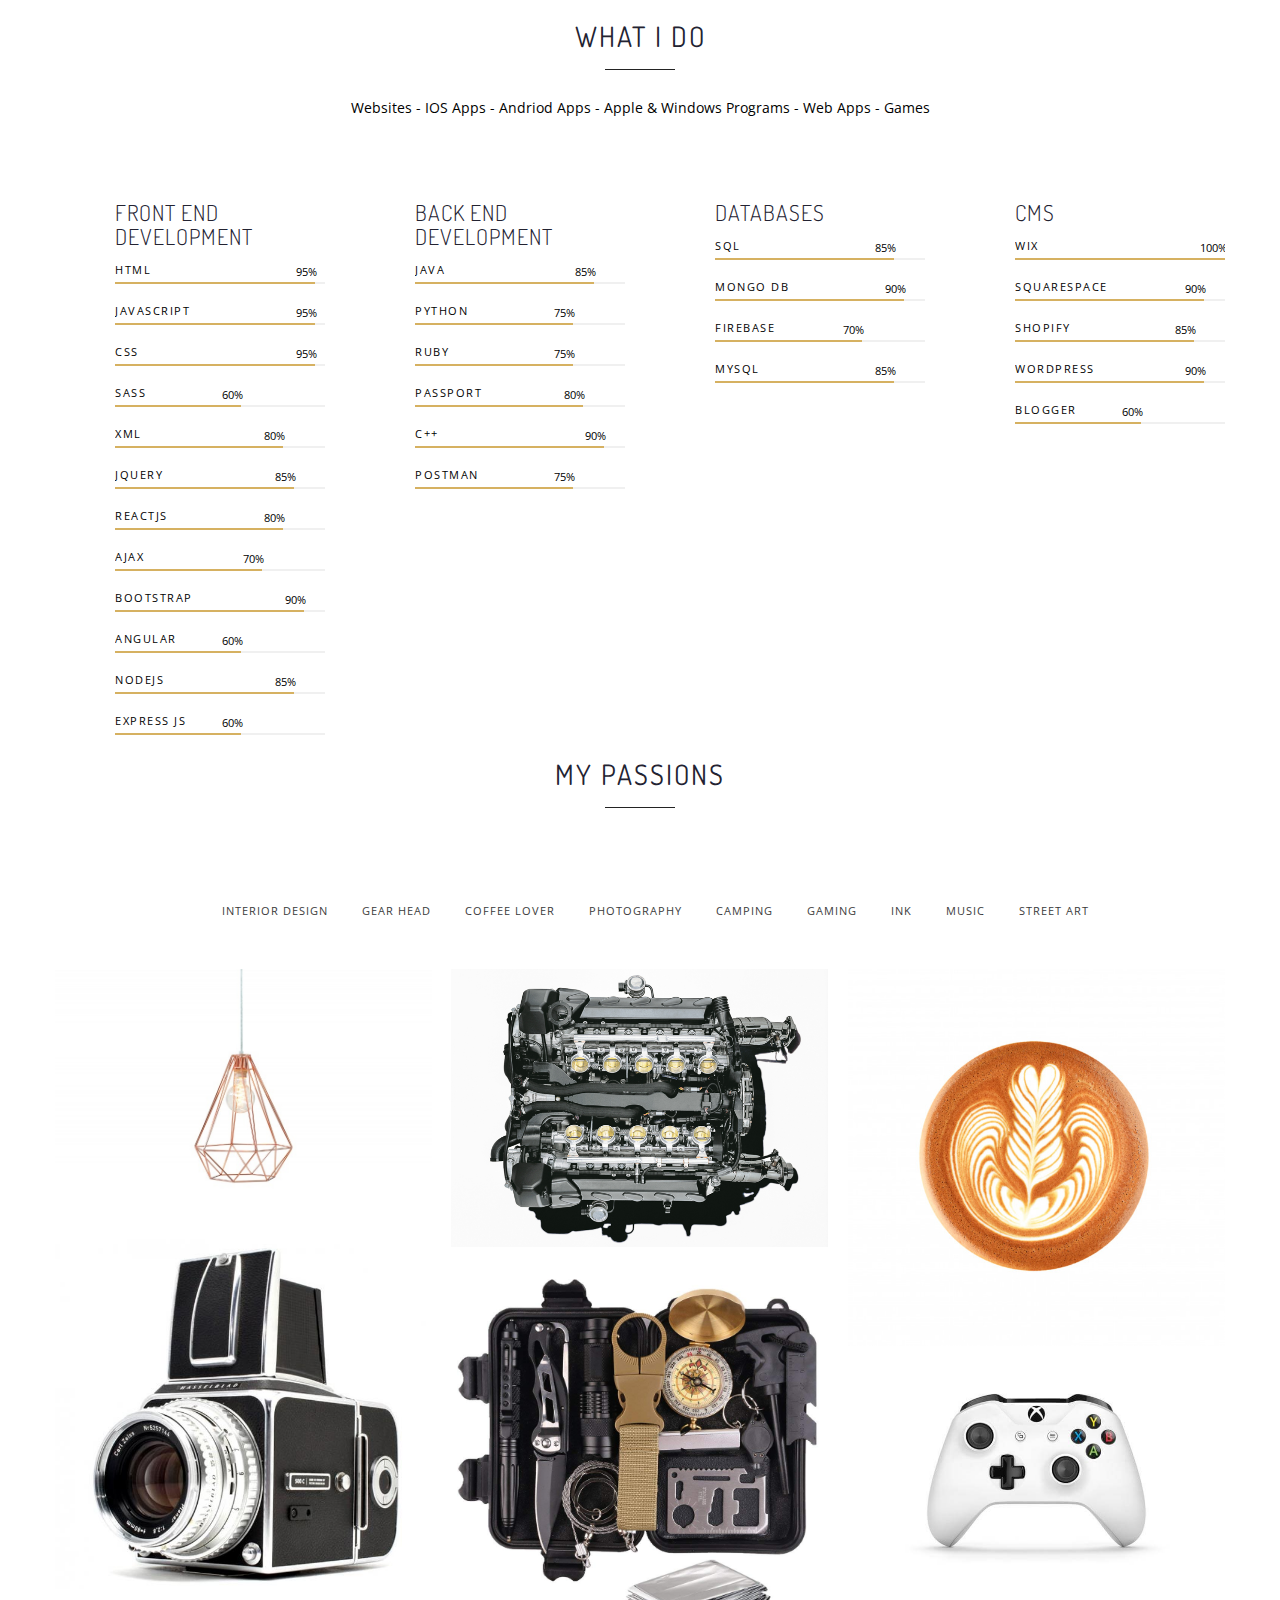
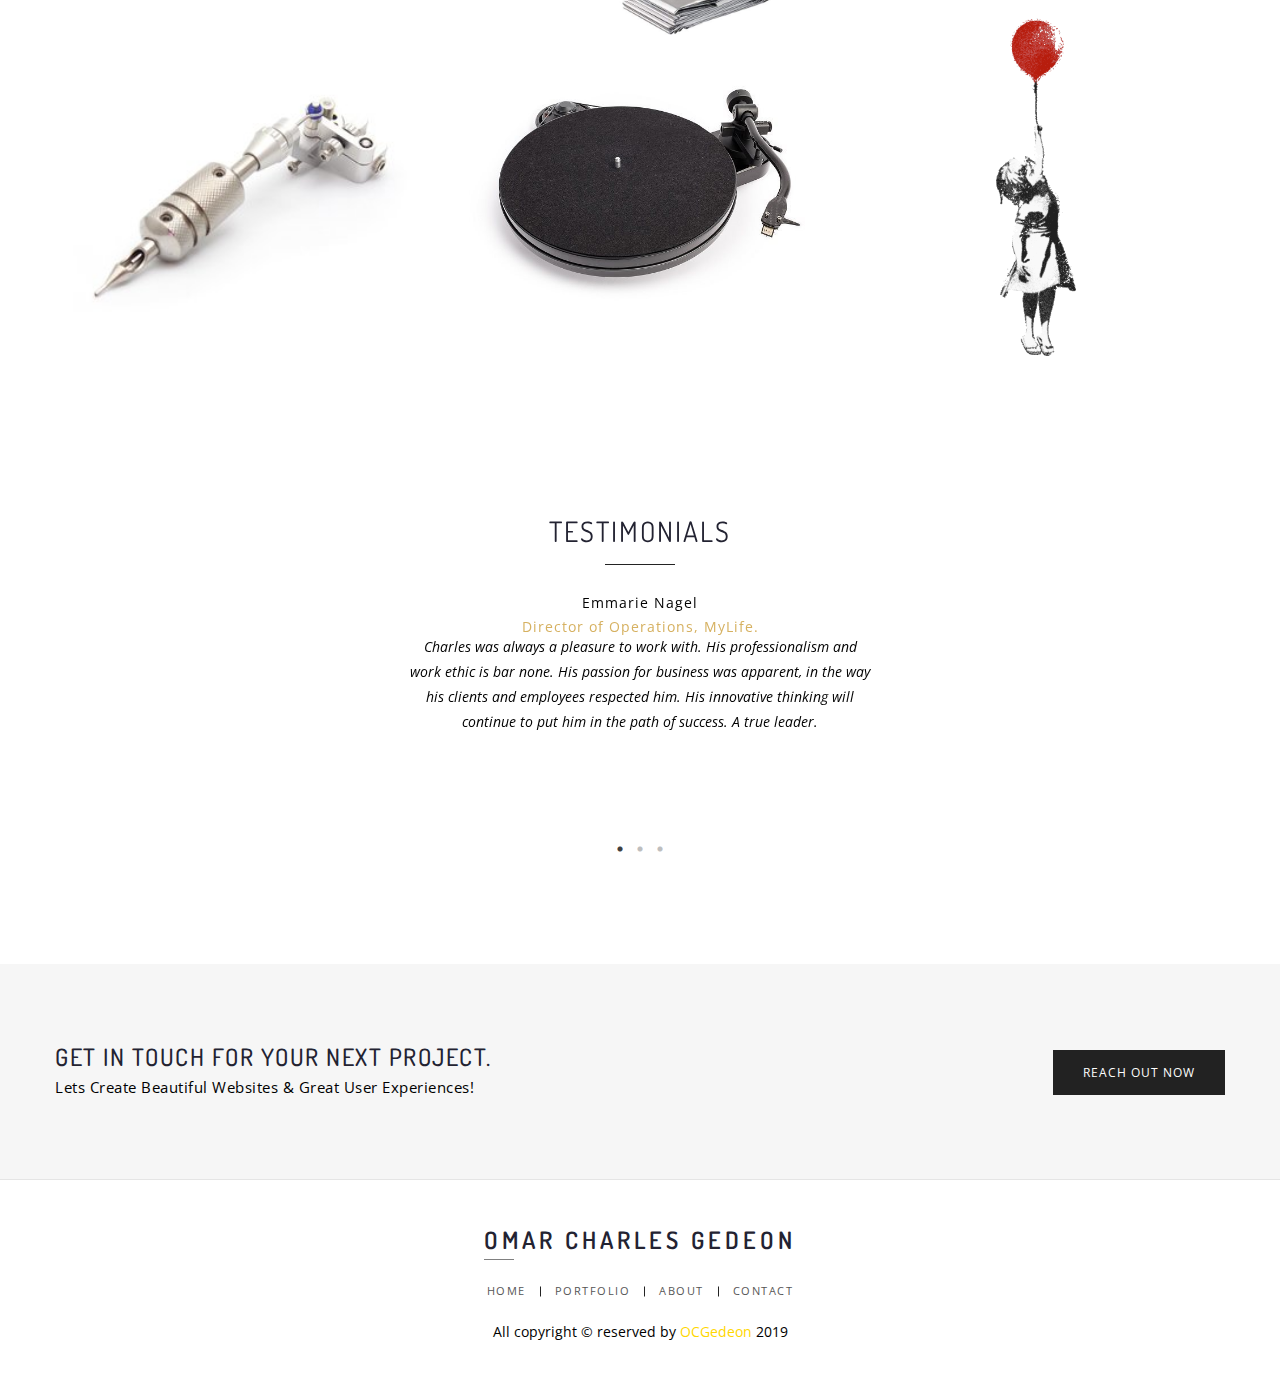
==== commit 4fe0fb0d: "updated social media links" ====
--- a/about-me.html
+++ b/about-me.html
@@ -700,14 +700,14 @@
                     <div class="footer-fun-text">
                         <h3 class="footer-logo"><a href="index.html">Omar Charles Gedeon</a></h3>
                     </div>
-                    <div class="social-bookmark-wrapper">
+                    <!-- <div class="social-bookmark-wrapper">
                         <ul class="social-bookmark">
                             <li><a href="www.facebook.com/profile.php?id=614731258&ref=bookmarks"><i class="ti-facebook"></i></a></li>
                             <li><a href="www.instagram.com/omarkhalilgedeon/"><i class="ti-instagram"></i></a></li>
                             <li><a href="twitter.com/homehomehomeboy"><i class="ti-twitter"></i></a></li>
                             <li><a href="github.com/OCGedeon"><i class="ti-github"></i></a></li>
                         </ul>
-                    </div>
+                    </div> -->
                     <div class="footer-menu">
                         <ul class="footer-menu">
                             <li><a href="index.html">Home</a></li>
